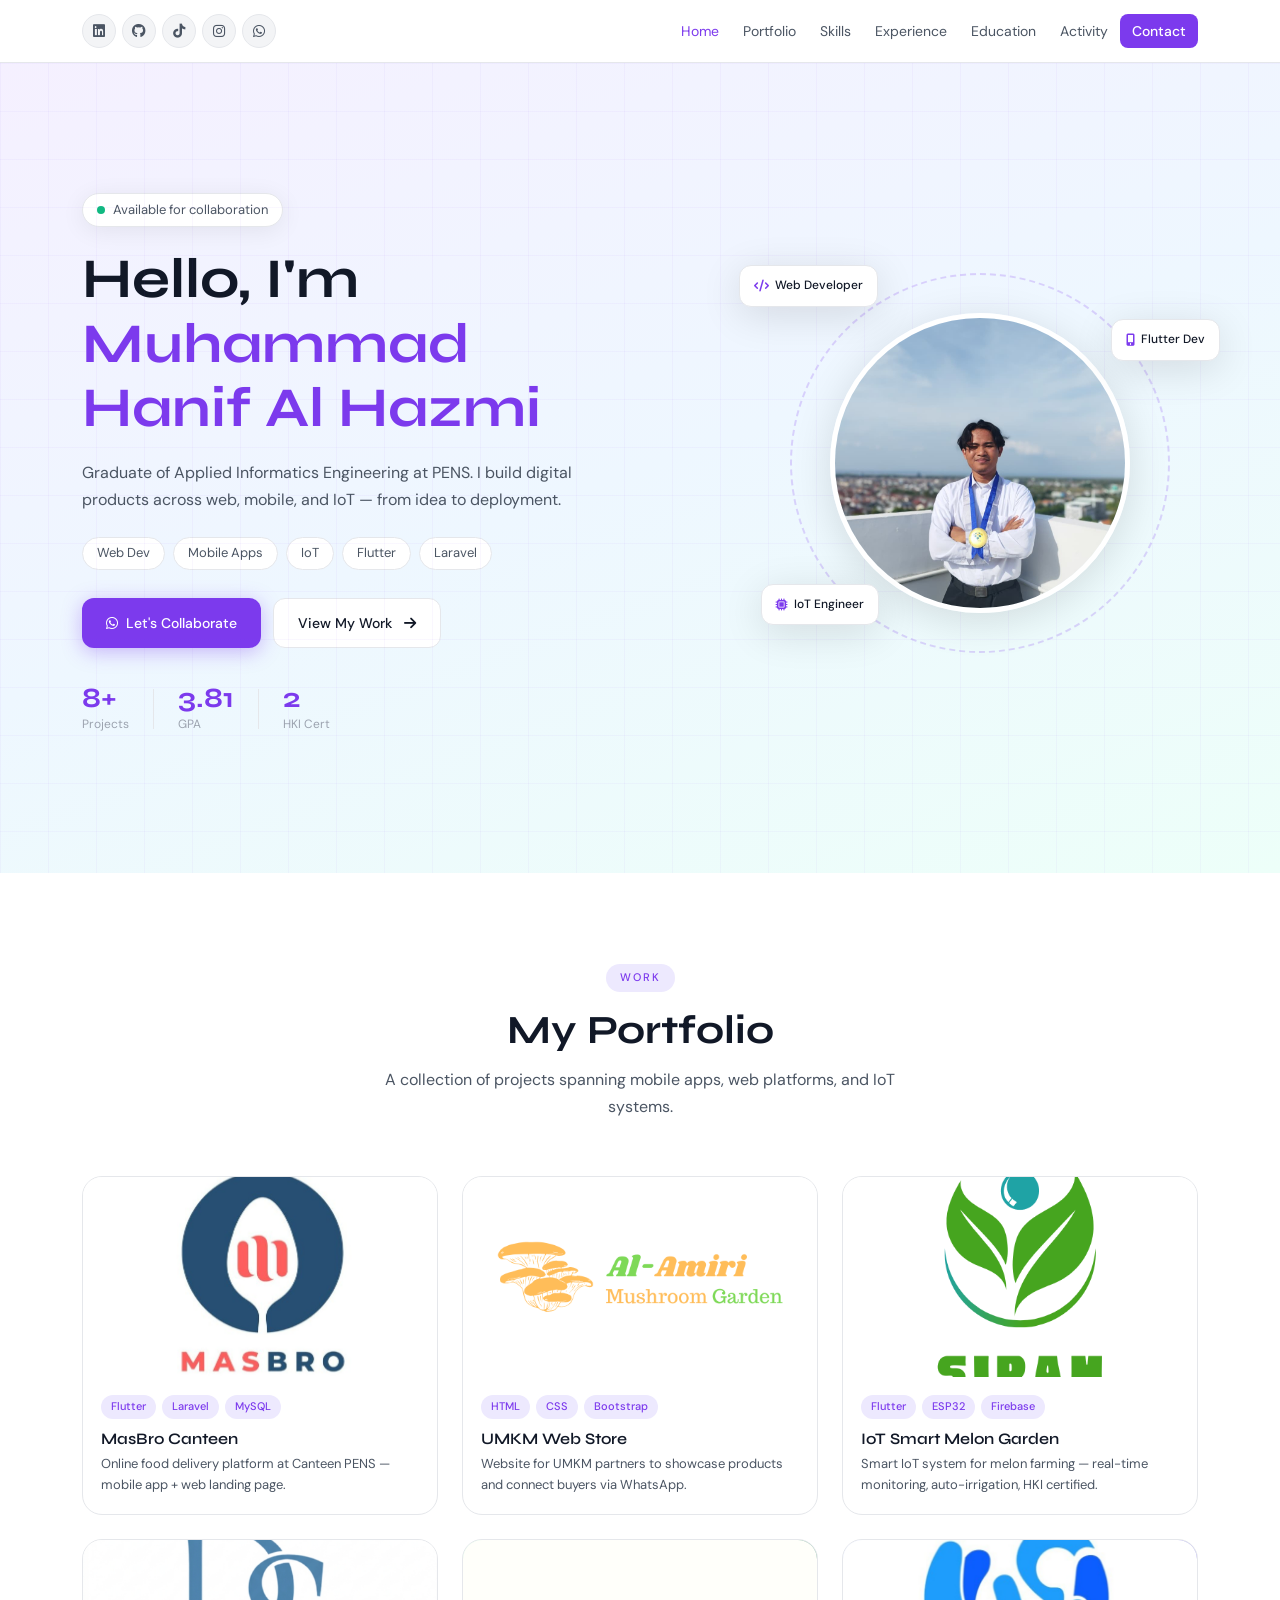
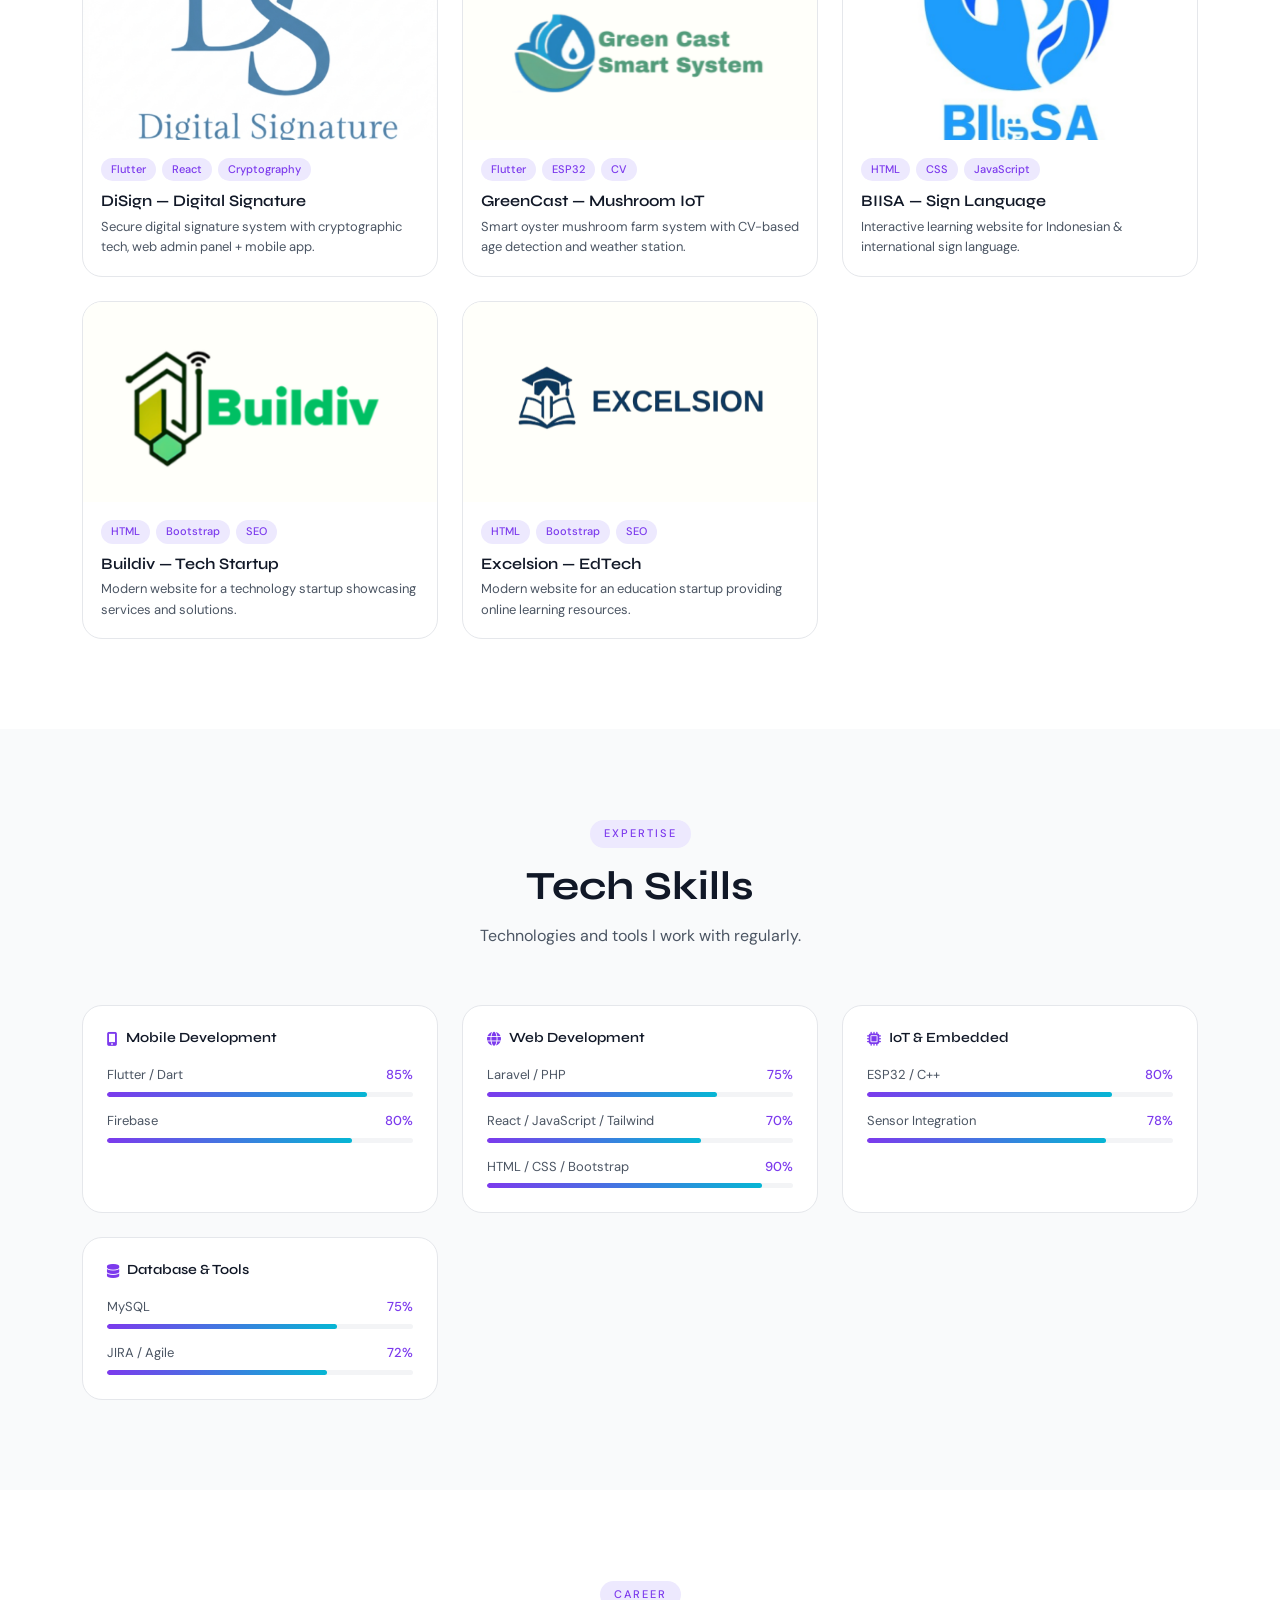
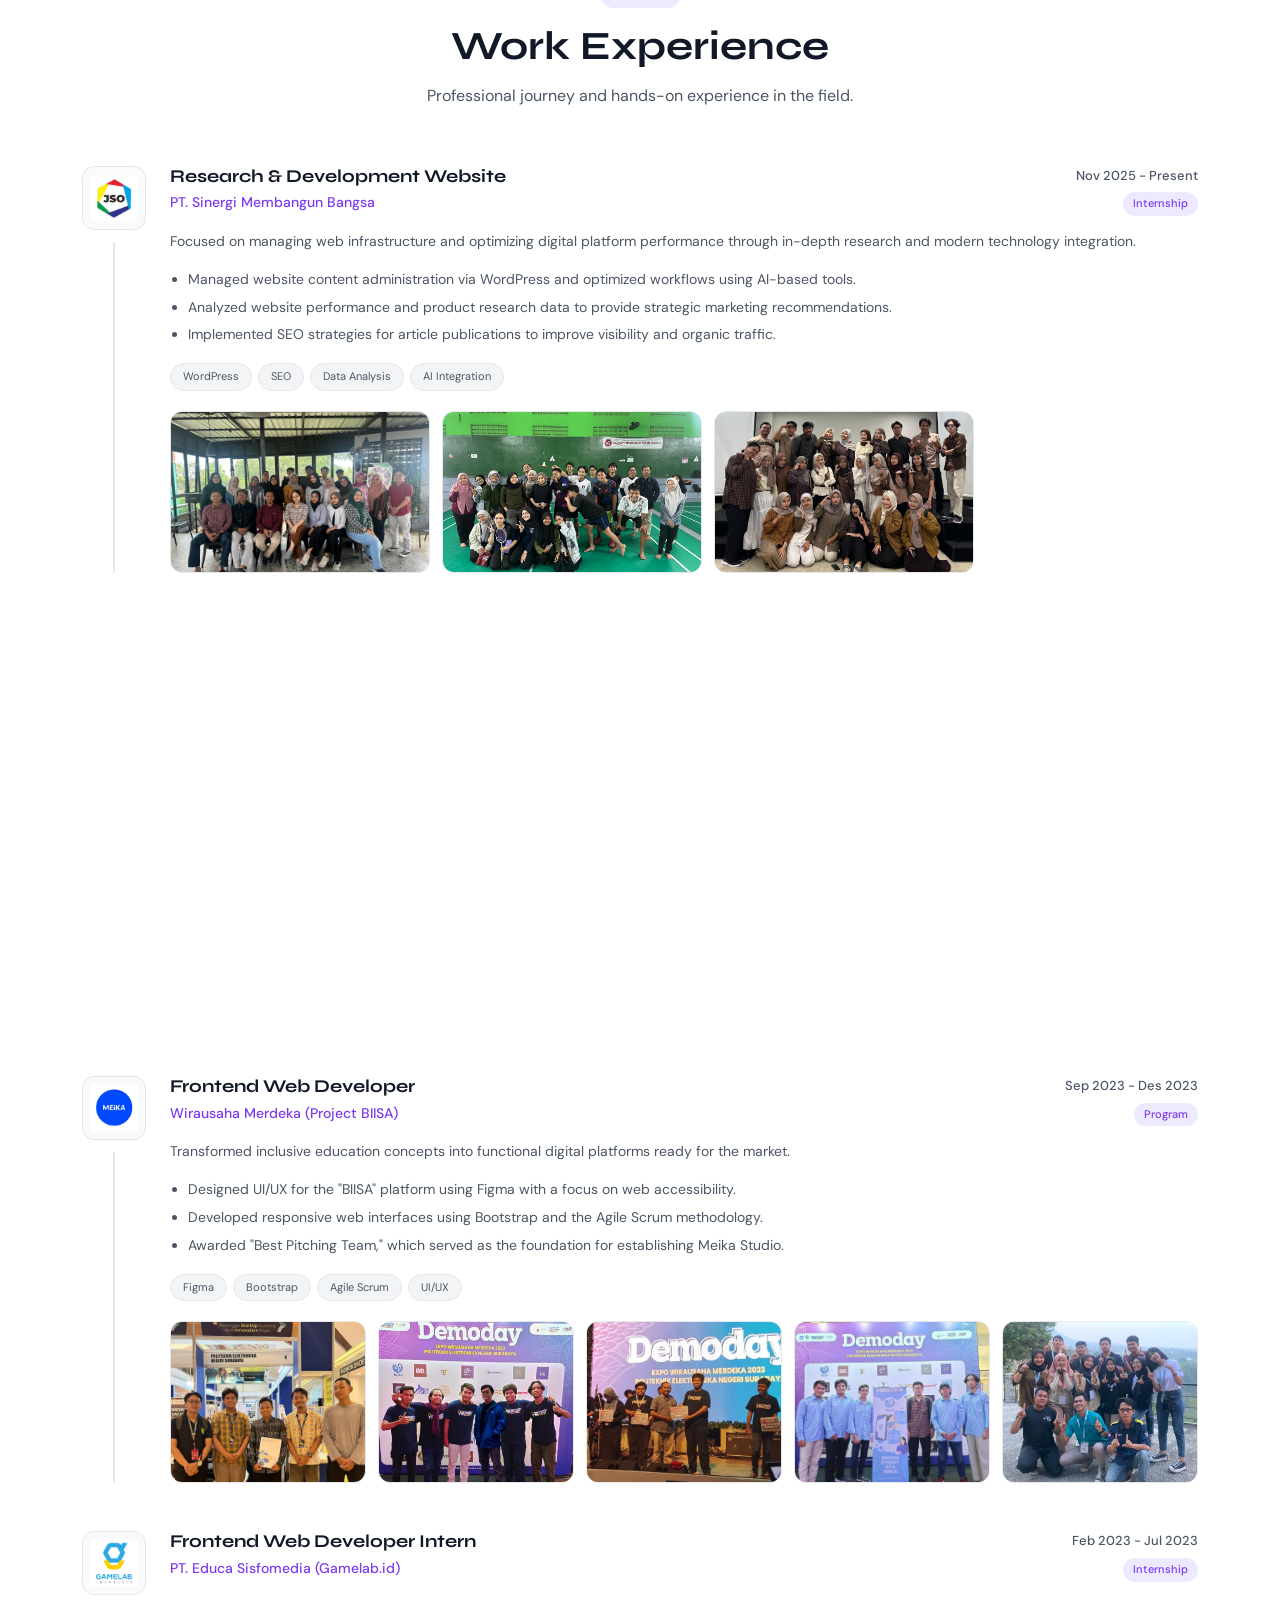
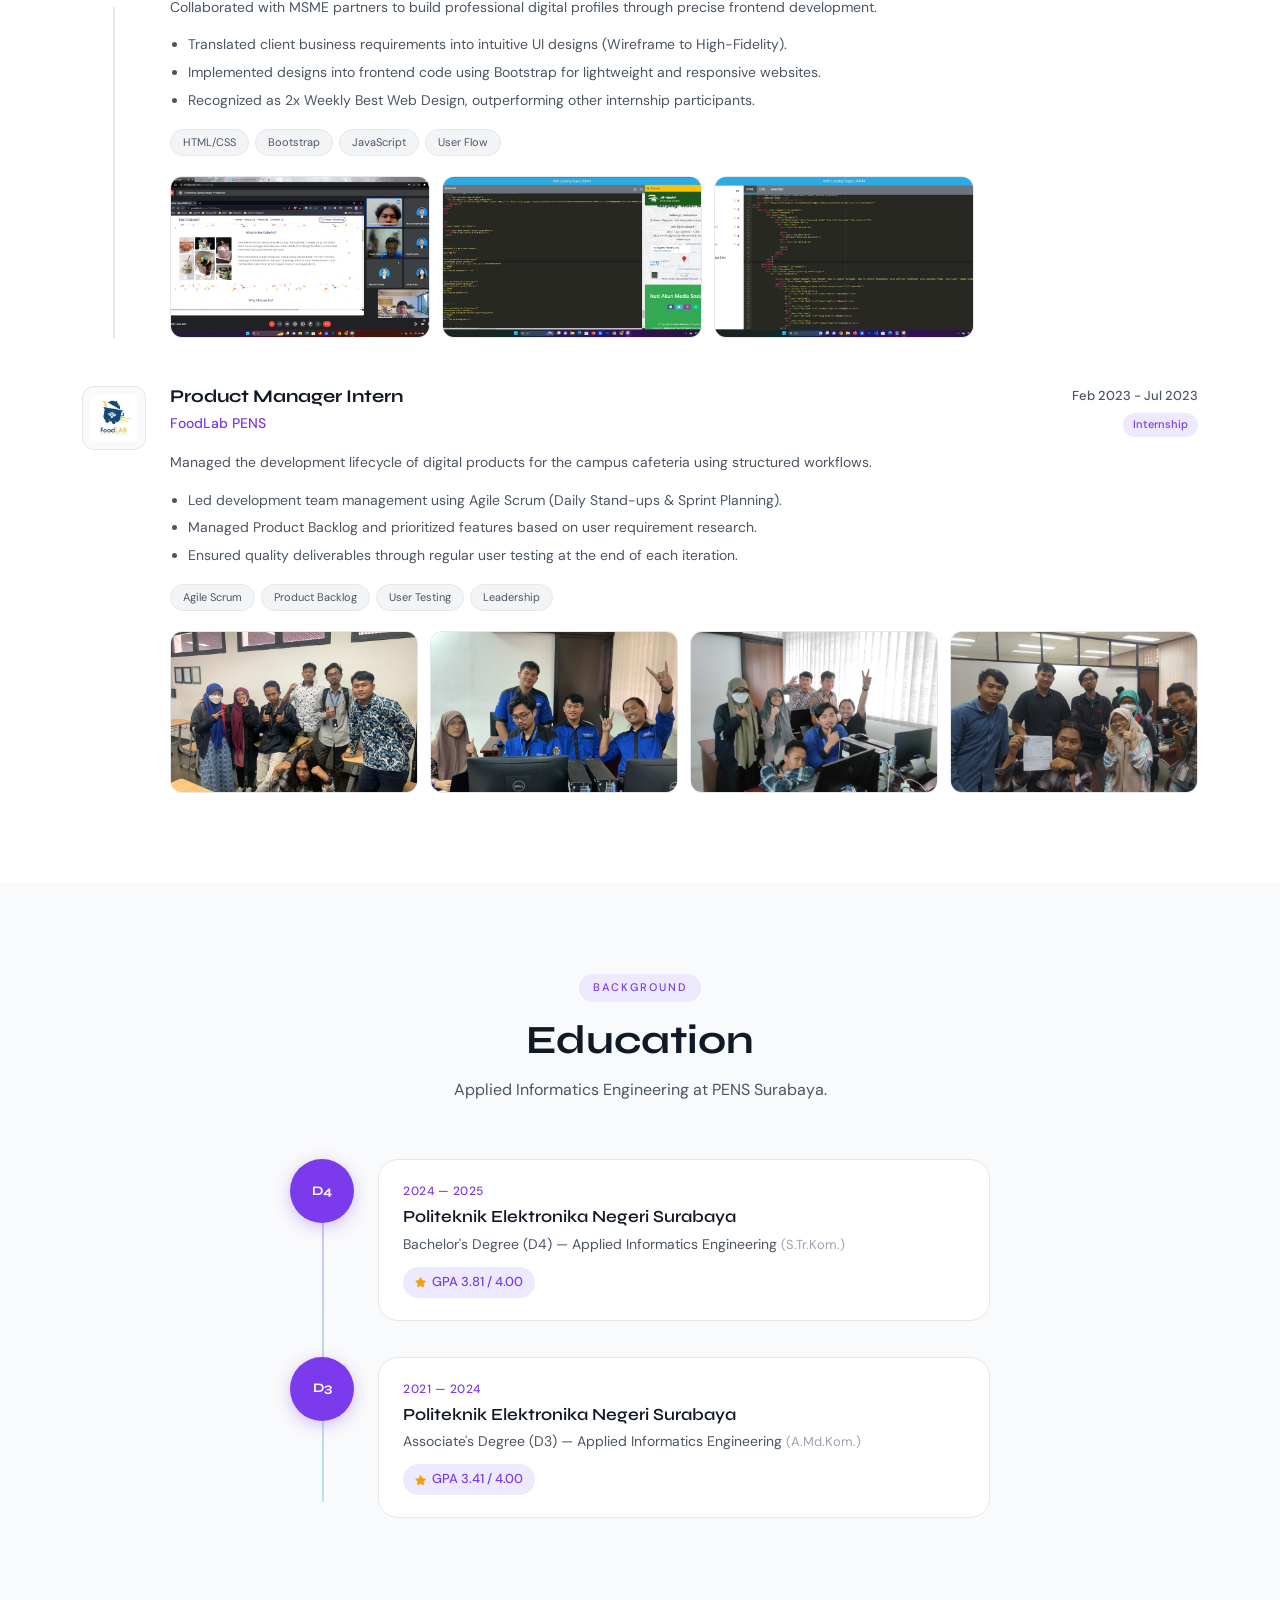
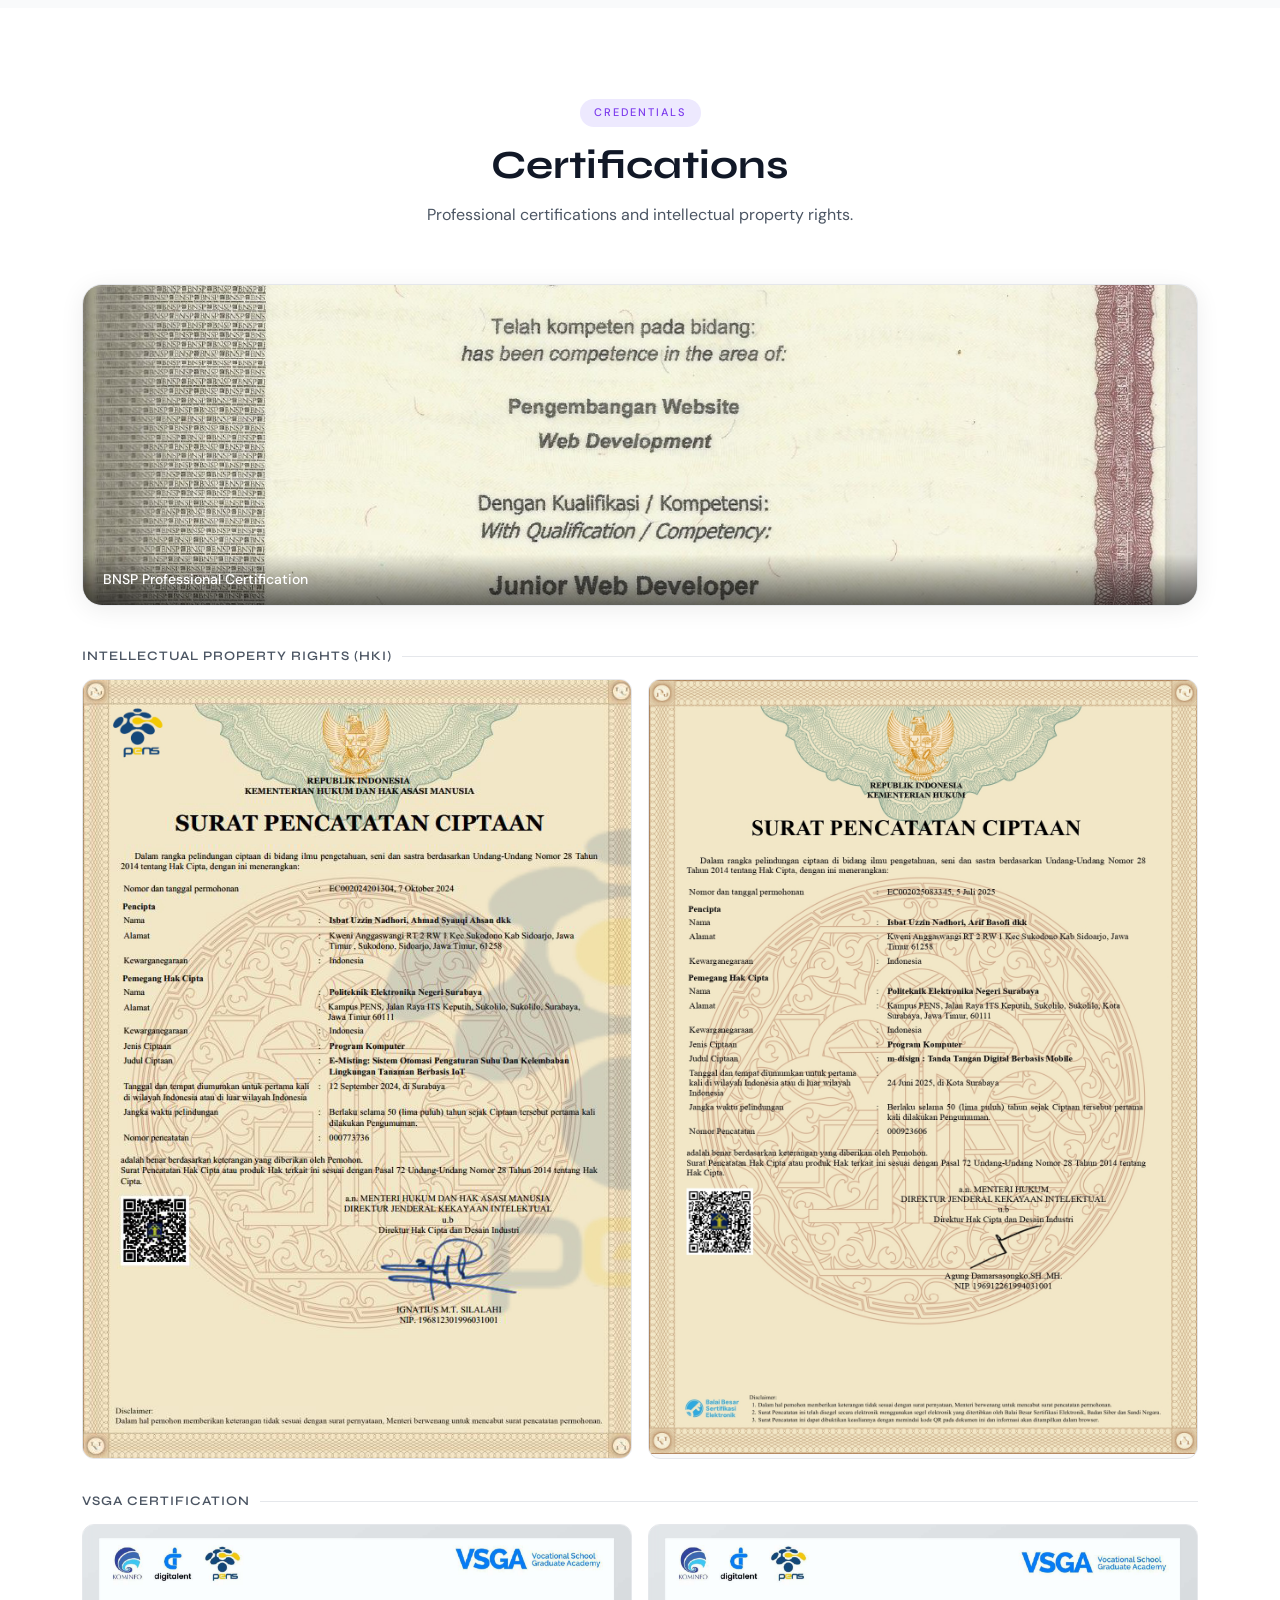
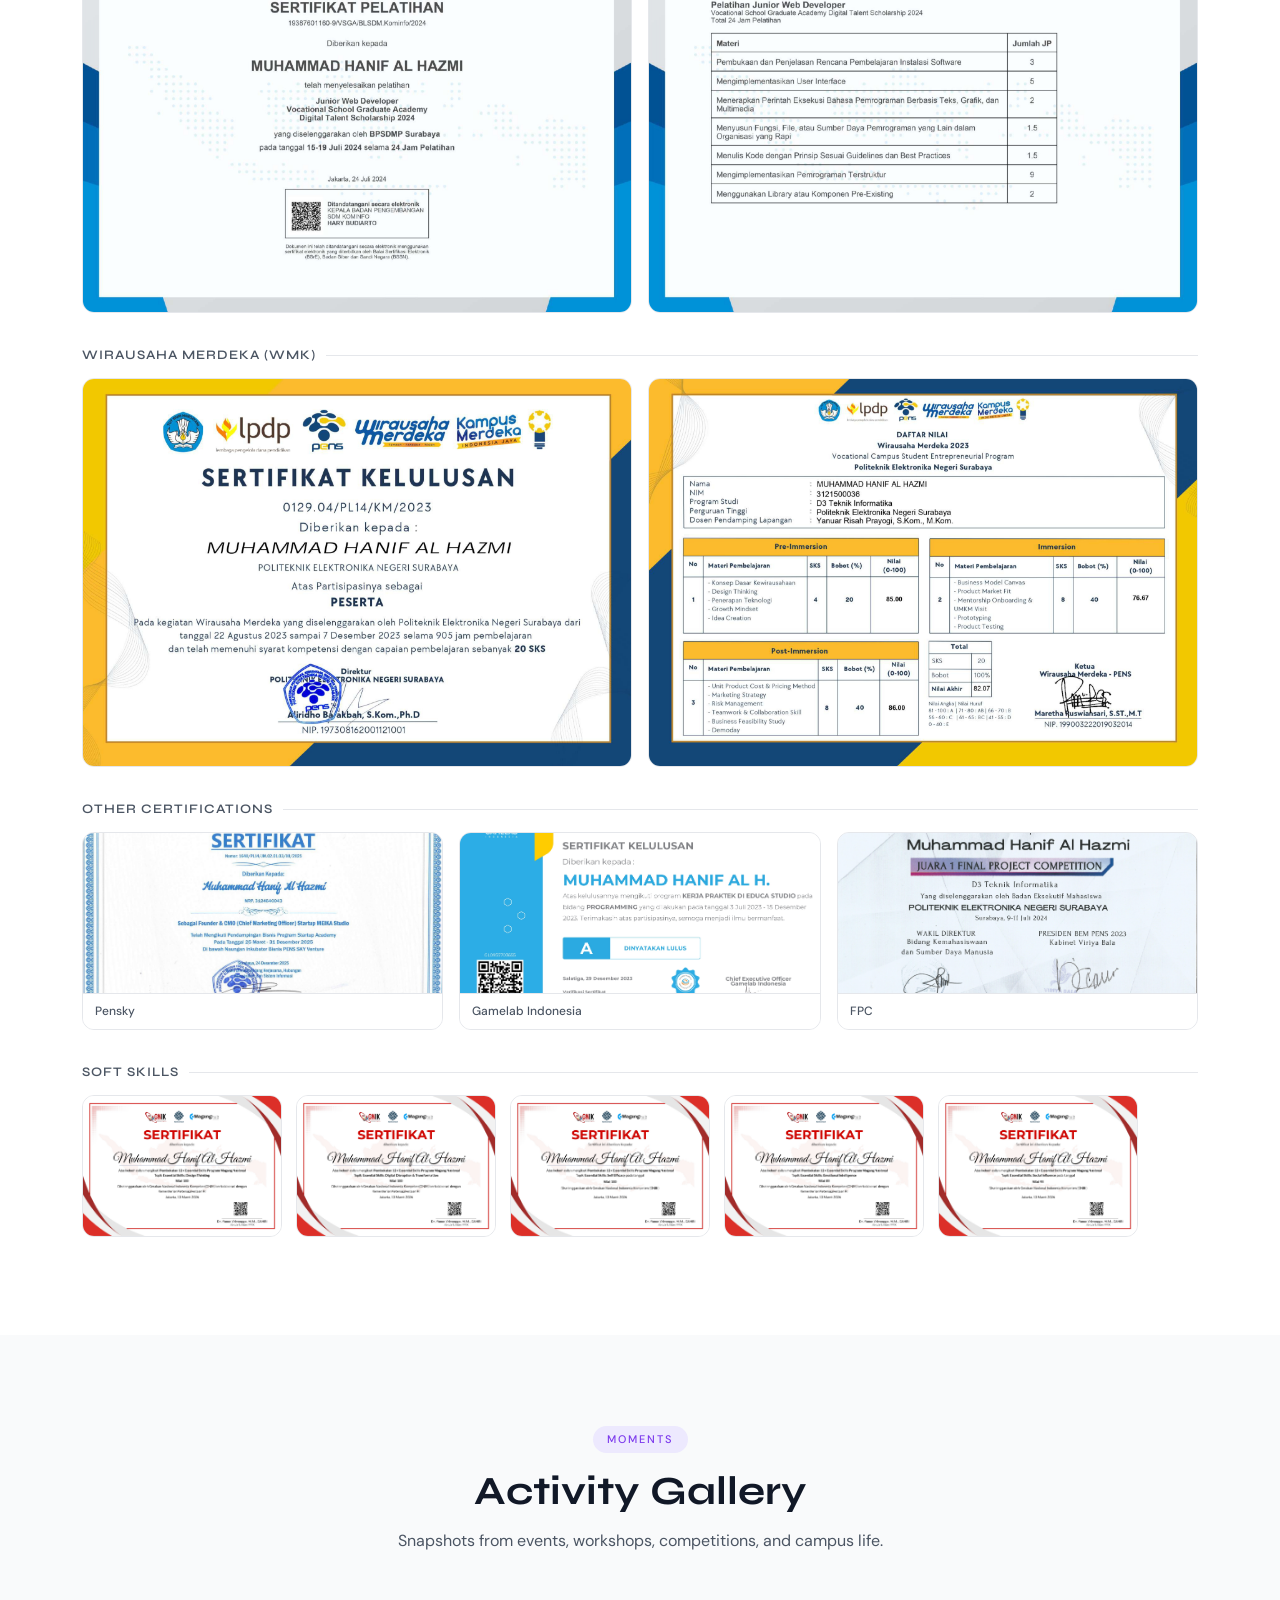
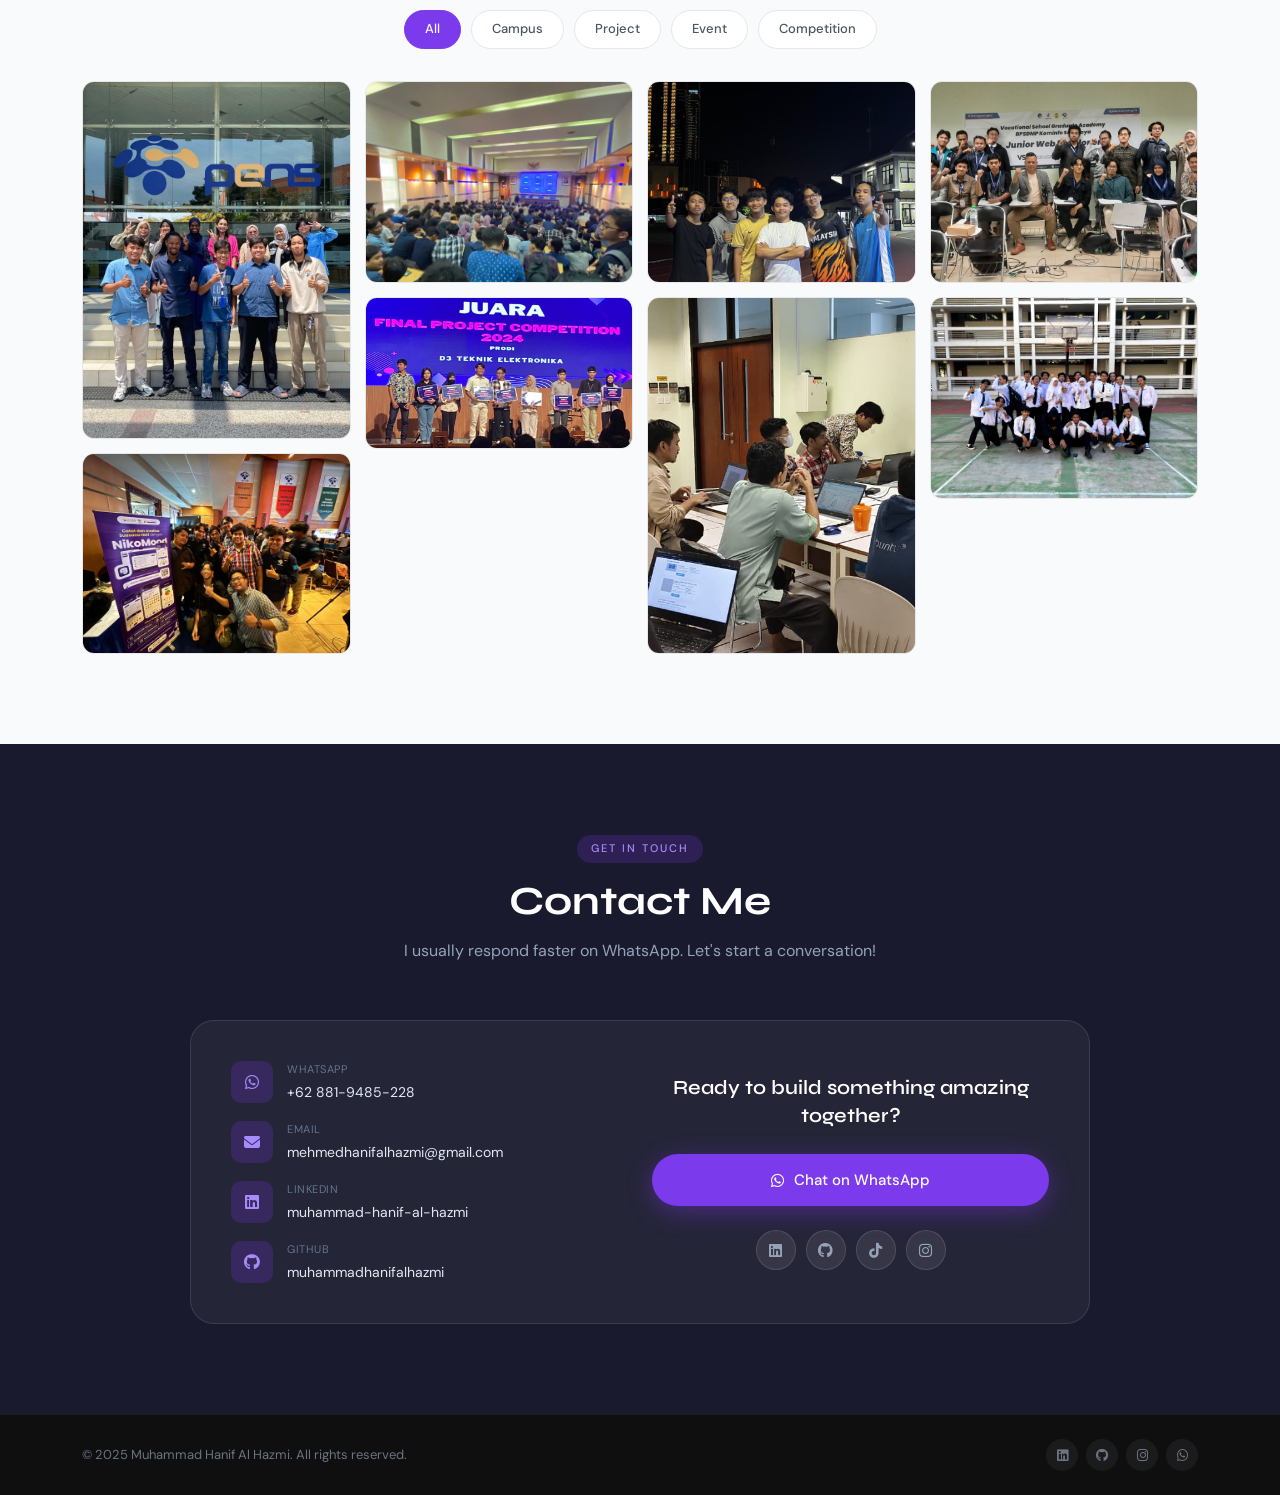
==== index.html @ e885de05 "tambahin activity gallery" ====
<!DOCTYPE html>
<html lang="en">
<head>
    <meta charset="UTF-8">
    <meta name="viewport" content="width=device-width, initial-scale=1.0">
    <title>Muhammad Hanif Al Hazmi</title>
    <link href="https://cdn.jsdelivr.net/npm/bootstrap@5.3.0/dist/css/bootstrap.min.css" rel="stylesheet">
    <link rel="stylesheet" href="https://cdnjs.cloudflare.com/ajax/libs/font-awesome/6.4.0/css/all.min.css">
    <link href="https://fonts.googleapis.com/css2?family=Syne:wght@400;500;600;700;800&family=DM+Sans:ital,opsz,wght@0,9..40,300;0,9..40,400;0,9..40,500;1,9..40,300&display=swap" rel="stylesheet">
    <link rel="stylesheet" href="css/style.css">
</head>
<body>

    <!-- Navbar -->
    <nav class="navbar navbar-expand-lg sticky-top" id="mainNav">
        <div class="container">
            <div class="social-links d-none d-lg-flex">
                <a href="https://www.linkedin.com/in/muhammad-hanif-al-hazmi/" title="LinkedIn"><i class="fab fa-linkedin"></i></a>
                <a href="https://github.com/muhammadhanifalhazmi" title="GitHub"><i class="fab fa-github"></i></a>
                <a href="https://www.tiktok.com/@neeeeep" title="TikTok"><i class="fab fa-tiktok"></i></a>
                <a href="https://www.instagram.com/muhammadhanif_al" title="Instagram"><i class="fab fa-instagram"></i></a>
                <a href="https://wa.me/628819485228" title="WhatsApp"><i class="fab fa-whatsapp"></i></a>
            </div>
            <button class="navbar-toggler" type="button" data-bs-toggle="collapse" data-bs-target="#navbarNav" aria-label="Toggle navigation">
                <span class="toggler-line"></span>
                <span class="toggler-line"></span>
                <span class="toggler-line"></span>
            </button>
            <div class="collapse navbar-collapse" id="navbarNav">
                <ul class="navbar-nav ms-auto align-items-lg-center">
                    <li class="nav-item"><a class="nav-link" href="#home">Home</a></li>
                    <li class="nav-item"><a class="nav-link" href="#portfolio">Portfolio</a></li>
                    <li class="nav-item"><a class="nav-link" href="#skills">Skills</a></li>
                    <li class="nav-item"><a class="nav-link" href="#experience">Experience</a></li>
                    <li class="nav-item"><a class="nav-link" href="#education">Education</a></li>
                    <li class="nav-item"><a class="nav-link" href="#activity">Activity</a></li>
                    <li class="nav-item"><a class="nav-link nav-cta" href="#contact">Contact</a></li>
                </ul>
                <div class="social-links d-flex d-lg-none mt-3">
                    <a href="https://www.linkedin.com/in/muhammad-hanif-al-hazmi/" title="LinkedIn"><i class="fab fa-linkedin"></i></a>
                    <a href="https://github.com/muhammadhanifalhazmi" title="GitHub"><i class="fab fa-github"></i></a>
                    <a href="https://www.instagram.com/muhammadhanif_al" title="Instagram"><i class="fab fa-instagram"></i></a>
                    <a href="https://wa.me/628819485228" title="WhatsApp"><i class="fab fa-whatsapp"></i></a>
                </div>
            </div>
        </div>
    </nav>

    <!-- Hero -->
    <section class="hero" id="home">
        <div class="hero-bg-grid"></div>
        <div class="container">
            <div class="row align-items-center g-5">
                <div class="col-lg-7 order-2 order-lg-1">
                    <div class="hero-content">
                        <div class="hero-badge">
                            <span class="badge-dot"></span>
                            Available for collaboration
                        </div>
                        <h1 class="hero-title">
                            Hello, I'm<br>
                            <span class="hero-name">Muhammad<br>Hanif Al Hazmi</span>
                        </h1>
                        <p class="hero-desc">Graduate of Applied Informatics Engineering at PENS. I build digital products across web, mobile, and IoT — from idea to deployment.</p>
                        <div class="hero-tags">
                            <span class="htag">Web Dev</span>
                            <span class="htag">Mobile Apps</span>
                            <span class="htag">IoT</span>
                            <span class="htag">Flutter</span>
                            <span class="htag">Laravel</span>
                        </div>
                        <div class="hero-actions">
                            <a href="https://wa.me/628819485228?text=Halo%20Hanif,%20saya%20ingin%20berdiskusi." target="_blank" class="btn-hero-main">
                                <i class="fab fa-whatsapp"></i> Let's Collaborate
                            </a>
                            <a href="#portfolio" class="btn-hero-outline">
                                View My Work <i class="fas fa-arrow-right ms-1"></i>
                            </a>
                        </div>
                        <div class="hero-stats">
                            <div class="hstat"><span class="hstat-num">8+</span><span class="hstat-lbl">Projects</span></div>
                            <div class="hstat-div"></div>
                            <div class="hstat"><span class="hstat-num">3.81</span><span class="hstat-lbl">GPA</span></div>
                            <div class="hstat-div"></div>
                            <div class="hstat"><span class="hstat-num">2</span><span class="hstat-lbl">HKI Cert</span></div>
                        </div>
                    </div>
                </div>
                <div class="col-lg-5 order-1 order-lg-2">
                    <div class="hero-photo-wrap">
                        <div class="hero-photo-ring"></div>
                        <img src="images/profil.jpg" alt="Muhammad Hanif Al Hazmi" class="hero-photo">
                        <div class="hero-photo-card card-webdev">
                            <i class="fas fa-code"></i> Web Developer
                        </div>
                        <div class="hero-photo-card card-flutter">
                            <i class="fas fa-mobile-alt"></i> Flutter Dev
                        </div>
                        <div class="hero-photo-card card-iot">
                            <i class="fas fa-microchip"></i> IoT Engineer
                        </div>
                    </div>
                </div>
            </div>
        </div>
    </section>

    <!-- Portfolio -->
    <section class="portfolio section-pad" id="portfolio">
        <div class="container">
            <div class="section-header">
                <span class="section-label">Work</span>
                <h2 class="section-title">My Portfolio</h2>
                <p class="section-sub">A collection of projects spanning mobile apps, web platforms, and IoT systems.</p>
            </div>
            <div class="portfolio-grid">
                <div class="pcard" onclick="openModal('portfolio1')">
                    <div class="pcard-thumb" style="background:linear-gradient(135deg,#FDE68A,#F59E0B)">
                        <img src="images/masbro.jpg" alt="MasBro Canteen" onerror="this.style.display='none'">
                        <div class="pcard-overlay"><span>View Details <i class="fas fa-arrow-right"></i></span></div>
                    </div>
                    <div class="pcard-body">
                        <div class="pcard-tags"><span class="ptag">Flutter</span><span class="ptag">Laravel</span><span class="ptag">MySQL</span></div>
                        <h3 class="pcard-title">MasBro Canteen</h3>
                        <p class="pcard-desc">Online food delivery platform at Canteen PENS — mobile app + web landing page.</p>
                    </div>
                </div>
                <div class="pcard" onclick="openModal('portfolio2')">
                    <div class="pcard-thumb" style="background:linear-gradient(135deg,#A7F3D0,#059669)">
                        <img src="images/umkm.png" alt="UMKM Web Store" onerror="this.style.display='none'">
                        <div class="pcard-overlay"><span>View Details <i class="fas fa-arrow-right"></i></span></div>
                    </div>
                    <div class="pcard-body">
                        <div class="pcard-tags"><span class="ptag">HTML</span><span class="ptag">CSS</span><span class="ptag">Bootstrap</span></div>
                        <h3 class="pcard-title">UMKM Web Store</h3>
                        <p class="pcard-desc">Website for UMKM partners to showcase products and connect buyers via WhatsApp.</p>
                    </div>
                </div>
                <div class="pcard" onclick="openModal('portfolio3')">
                    <div class="pcard-thumb" style="background:linear-gradient(135deg,#BAE6FD,#0284C7)">
                        <img src="images/siram.png" alt="IoT Melon Garden" onerror="this.style.display='none'">
                        <div class="pcard-overlay"><span>View Details <i class="fas fa-arrow-right"></i></span></div>
                    </div>
                    <div class="pcard-body">
                        <div class="pcard-tags"><span class="ptag">Flutter</span><span class="ptag">ESP32</span><span class="ptag">Firebase</span></div>
                        <h3 class="pcard-title">IoT Smart Melon Garden</h3>
                        <p class="pcard-desc">Smart IoT system for melon farming — real-time monitoring, auto-irrigation, HKI certified.</p>
                    </div>
                </div>
                <div class="pcard" onclick="openModal('portfolio4')">
                    <div class="pcard-thumb" style="background:linear-gradient(135deg,#FECACA,#DC2626)">
                        <img src="images/disign.png" alt="DiSign" onerror="this.style.display='none'">
                        <div class="pcard-overlay"><span>View Details <i class="fas fa-arrow-right"></i></span></div>
                    </div>
                    <div class="pcard-body">
                        <div class="pcard-tags"><span class="ptag">Flutter</span><span class="ptag">React</span><span class="ptag">Cryptography</span></div>
                        <h3 class="pcard-title">DiSign — Digital Signature</h3>
                        <p class="pcard-desc">Secure digital signature system with cryptographic tech, web admin panel + mobile app.</p>
                    </div>
                </div>
                <div class="pcard" onclick="openModal('portfolio5')">
                    <div class="pcard-thumb" style="background:linear-gradient(135deg,#D1FAE5,#065F46)">
                        <img src="images/greencast.png" alt="GreenCast IoT" onerror="this.style.display='none'">
                        <div class="pcard-overlay"><span>View Details <i class="fas fa-arrow-right"></i></span></div>
                    </div>
                    <div class="pcard-body">
                        <div class="pcard-tags"><span class="ptag">Flutter</span><span class="ptag">ESP32</span><span class="ptag">CV</span></div>
                        <h3 class="pcard-title">GreenCast — Mushroom IoT</h3>
                        <p class="pcard-desc">Smart oyster mushroom farm system with CV-based age detection and weather station.</p>
                    </div>
                </div>
                <div class="pcard" onclick="openModal('portfolio6')">
                    <div class="pcard-thumb" style="background:linear-gradient(135deg,#E0E7FF,#4338CA)">
                        <img src="images/biisa.jpg" alt="BIISA" onerror="this.style.display='none'">
                        <div class="pcard-overlay"><span>View Details <i class="fas fa-arrow-right"></i></span></div>
                    </div>
                    <div class="pcard-body">
                        <div class="pcard-tags"><span class="ptag">HTML</span><span class="ptag">CSS</span><span class="ptag">JavaScript</span></div>
                        <h3 class="pcard-title">BIISA — Sign Language</h3>
                        <p class="pcard-desc">Interactive learning website for Indonesian & international sign language.</p>
                    </div>
                </div>
                <div class="pcard" onclick="openModal('portfolio7')">
                    <div class="pcard-thumb" style="background:linear-gradient(135deg,#FEF3C7,#B45309)">
                        <img src="images/buildiv.png" alt="Buildiv" onerror="this.style.display='none'">
                        <div class="pcard-overlay"><span>View Details <i class="fas fa-arrow-right"></i></span></div>
                    </div>
                    <div class="pcard-body">
                        <div class="pcard-tags"><span class="ptag">HTML</span><span class="ptag">Bootstrap</span><span class="ptag">SEO</span></div>
                        <h3 class="pcard-title">Buildiv — Tech Startup</h3>
                        <p class="pcard-desc">Modern website for a technology startup showcasing services and solutions.</p>
                    </div>
                </div>
                <div class="pcard" onclick="openModal('portfolio8')">
                    <div class="pcard-thumb" style="background:linear-gradient(135deg,#FCE7F3,#9D174D)">
                        <img src="images/excelsion.png" alt="Excelsion" onerror="this.style.display='none'">
                        <div class="pcard-overlay"><span>View Details <i class="fas fa-arrow-right"></i></span></div>
                    </div>
                    <div class="pcard-body">
                        <div class="pcard-tags"><span class="ptag">HTML</span><span class="ptag">Bootstrap</span><span class="ptag">SEO</span></div>
                        <h3 class="pcard-title">Excelsion — EdTech</h3>
                        <p class="pcard-desc">Modern website for an education startup providing online learning resources.</p>
                    </div>
                </div>
            </div>
        </div>
    </section>

    <!-- Skills -->
    <section class="skills-section section-pad" id="skills">
        <div class="container">
            <div class="section-header">
                <span class="section-label">Expertise</span>
                <h2 class="section-title">Tech Skills</h2>
                <p class="section-sub">Technologies and tools I work with regularly.</p>
            </div>
            <div class="skills-wrap">
                <div class="skill-group">
                    <h4 class="skill-group-title"><i class="fas fa-mobile-alt"></i> Mobile Development</h4>
                    <div class="skill-list">
                        <div class="skill-item"><div class="skill-meta"><span>Flutter / Dart</span><span>85%</span></div><div class="skill-bar"><div class="skill-fill" data-w="85"></div></div></div>
                        <div class="skill-item"><div class="skill-meta"><span>Firebase</span><span>80%</span></div><div class="skill-bar"><div class="skill-fill" data-w="80"></div></div></div>
                    </div>
                </div>
                <div class="skill-group">
                    <h4 class="skill-group-title"><i class="fas fa-globe"></i> Web Development</h4>
                    <div class="skill-list">
                        <div class="skill-item"><div class="skill-meta"><span>Laravel / PHP</span><span>75%</span></div><div class="skill-bar"><div class="skill-fill" data-w="75"></div></div></div>
                        <div class="skill-item"><div class="skill-meta"><span>React / JavaScript / Tailwind</span><span>70%</span></div><div class="skill-bar"><div class="skill-fill" data-w="70"></div></div></div>
                        <div class="skill-item"><div class="skill-meta"><span>HTML / CSS / Bootstrap</span><span>90%</span></div><div class="skill-bar"><div class="skill-fill" data-w="90"></div></div></div>
                    </div>
                </div>
                <div class="skill-group">
                    <h4 class="skill-group-title"><i class="fas fa-microchip"></i> IoT & Embedded</h4>
                    <div class="skill-list">
                        <div class="skill-item"><div class="skill-meta"><span>ESP32 / C++</span><span>80%</span></div><div class="skill-bar"><div class="skill-fill" data-w="80"></div></div></div>
                        <div class="skill-item"><div class="skill-meta"><span>Sensor Integration</span><span>78%</span></div><div class="skill-bar"><div class="skill-fill" data-w="78"></div></div></div>
                    </div>
                </div>
                <div class="skill-group">
                    <h4 class="skill-group-title"><i class="fas fa-database"></i> Database & Tools</h4>
                    <div class="skill-list">
                        <div class="skill-item"><div class="skill-meta"><span>MySQL</span><span>75%</span></div><div class="skill-bar"><div class="skill-fill" data-w="75"></div></div></div>
                        <div class="skill-item"><div class="skill-meta"><span>JIRA / Agile</span><span>72%</span></div><div class="skill-bar"><div class="skill-fill" data-w="72"></div></div></div>
                    </div>
                </div>
            </div>
        </div>
    </section>

    <!-- =============================================
         EXPERIENCE SECTION
         ============================================= -->
  <section class="experience section-pad" id="experience">
    <div class="container">
        <div class="section-header">
            <span class="section-label">Career</span>
            <h2 class="section-title">Work Experience</h2>
            <p class="section-sub">Professional journey and hands-on experience in the field.</p>
        </div>
        <div class="exp-list">

            <div class="exp-item reveal">
                <div class="exp-left">
                    <div class="exp-logo-wrap">
                        <img src="images/jsologo.jpg" alt="PT Sinergi Membangun Bangsa" class="exp-logo" onerror="this.style.display='none'">
                        <div class="exp-logo-fallback">SMB</div>
                    </div>
                    <div class="exp-vline"></div>
                </div>
                <div class="exp-right">
                    <div class="exp-header">
                        <div>
                            <h3 class="exp-role">Research & Development Website</h3>
                            <p class="exp-company">PT. Sinergi Membangun Bangsa</p>
                        </div>
                        <div class="exp-period-wrap">
                            <span class="exp-period">Nov 2025 - Present</span>
                            <span class="exp-type">Internship</span>
                        </div>
                    </div>
                    <p class="exp-desc">
                        Focused on managing web infrastructure and optimizing digital platform performance through in-depth research and modern technology integration.
                    </p>
                    <ul class="exp-points">
                        <li>Managed website content administration via WordPress and optimized workflows using AI-based tools.</li>
                        <li>Analyzed website performance and product research data to provide strategic marketing recommendations.</li>
                        <li>Implemented SEO strategies for article publications to improve visibility and organic traffic.</li>
                    </ul>
                    <div class="exp-tags">
                        <span class="etag">WordPress</span>
                        <span class="etag">SEO</span>
                        <span class="etag">Data Analysis</span>
                        <span class="etag">AI Integration</span>
                    </div>
                    <div class="exp-photos">
                        <div class="exp-photo-item">
                            <img src="images/jso1.jpeg" alt="SMB Work Activity" onerror="this.parentElement.style.display='none'">
                        </div>
                        <div class="exp-photo-item">
                            <img src="images/jso2.jpeg" alt="SMB Work Activity" onerror="this.parentElement.style.display='none'">
                        </div>
                        <div class="exp-photo-item">
                            <img src="images/jso3.jpeg" alt="SMB Work Activity" onerror="this.parentElement.style.display='none'">
                        </div>
                    </div>
                </div>
            </div>

            <div class="exp-item reveal">
                <div class="exp-left">
                    <div class="exp-logo-wrap">
                        <img src="images/penslogo.png" alt="Lab Big Data PENS" class="exp-logo" onerror="this.style.display='none'">
                        <div class="exp-logo-fallback">PENS</div>
                    </div>
                    <div class="exp-vline"></div>
                </div>
                <div class="exp-right">
                    <div class="exp-header">
                        <div>
                            <h3 class="exp-role">Research Assistant</h3>
                            <p class="exp-company">Lab Big Data PENS</p>
                        </div>
                        <div class="exp-period-wrap">
                            <span class="exp-period">Jul 2023 - Jul 2025</span>
                            <span class="exp-type">Research</span>
                        </div>
                    </div>
                    <p class="exp-desc">
                        Led technical execution for IoT and Digital Security research projects, resulting in scientific publications and official copyrights.
                    </p>
                    <ul class="exp-points">
                        <li>Built end-to-end IoT systems (Smart Agriculture) from hardware integration to mobile interfaces.</li>
                        <li>Developed web admin dashboards and Digital Signature systems using cryptographic methods.</li>
                        <li>Secured 2 official Copyrights (HKI) from the Ministry of Law and Human Rights for innovative system designs.</li>
                    </ul>
                    <div class="exp-tags">
                        <span class="etag">IoT</span>
                        <span class="etag">Cryptography</span>
                        <span class="etag">Web Dashboard</span>
                        <span class="etag">Firebase</span>
                    </div>
                    <div class="exp-photos">
                        <div class="exp-photos">
                            <div class="exp-photo-item">
                                <img src="images/bigdata1.jpeg" alt="SMB Work Activity" onerror="this.parentElement.style.display='none'">
                            </div>
                            <div class="exp-photo-item">
                                <img src="images/bigdata2.jpeg" alt="SMB Work Activity" onerror="this.parentElement.style.display='none'">
                            </div>
                            <div class="exp-photo-item">
                                <img src="images/bigdata3.jpeg" alt="SMB Work Activity" onerror="this.parentElement.style.display='none'">
                            </div>
                        </div>
                    </div>
                </div>
            </div>

            <div class="exp-item reveal">
                <div class="exp-left">
                    <div class="exp-logo-wrap">
                        <img src="images/meikalogo.jpg" alt="Wirausaha Merdeka" class="exp-logo" onerror="this.style.display='none'">
                        <div class="exp-logo-fallback">WM</div>
                    </div>
                    <div class="exp-vline"></div>
                </div>
                <div class="exp-right">
                    <div class="exp-header">
                        <div>
                            <h3 class="exp-role">Frontend Web Developer</h3>
                            <p class="exp-company">Wirausaha Merdeka (Project BIISA)</p>
                        </div>
                        <div class="exp-period-wrap">
                            <span class="exp-period">Sep 2023 - Des 2023</span>
                            <span class="exp-type">Program</span>
                        </div>
                    </div>
                    <p class="exp-desc">
                        Transformed inclusive education concepts into functional digital platforms ready for the market.
                    </p>
                    <ul class="exp-points">
                        <li>Designed UI/UX for the "BIISA" platform using Figma with a focus on web accessibility.</li>
                        <li>Developed responsive web interfaces using Bootstrap and the Agile Scrum methodology.</li>
                        <li>Awarded "Best Pitching Team," which served as the foundation for establishing Meika Studio.</li>
                    </ul>
                    <div class="exp-tags">
                        <span class="etag">Figma</span>
                        <span class="etag">Bootstrap</span>
                        <span class="etag">Agile Scrum</span>
                        <span class="etag">UI/UX</span>
                    </div>
                    <div class="exp-photos">
                         <div class="exp-photos">
                            <div class="exp-photo-item">
                                <img src="images/meika1.jpeg" alt="SMB Work Activity" onerror="this.parentElement.style.display='none'">
                            </div>
                            <div class="exp-photo-item">
                                <img src="images/meika2.jpeg" alt="SMB Work Activity" onerror="this.parentElement.style.display='none'">
                            </div>
                            <div class="exp-photo-item">
                                <img src="images/meika3.jpeg" alt="SMB Work Activity" onerror="this.parentElement.style.display='none'">
                            </div>
                            <div class="exp-photo-item">
                                <img src="images/meika4.jpeg" alt="SMB Work Activity" onerror="this.parentElement.style.display='none'">
                            </div>
                            <div class="exp-photo-item">
                                <img src="images/meika5.jpeg" alt="SMB Work Activity" onerror="this.parentElement.style.display='none'">
                            </div>
                        </div>
                    </div>
                </div>
            </div>

            <div class="exp-item reveal">
                <div class="exp-left">
                    <div class="exp-logo-wrap">
                        <img src="images/gamelablogo.png" alt="Gamelab Indonesia" class="exp-logo" onerror="this.style.display='none'">
                        <div class="exp-logo-fallback">GL</div>
                    </div>
                    <div class="exp-vline"></div>
                </div>
                <div class="exp-right">
                    <div class="exp-header">
                        <div>
                            <h3 class="exp-role">Frontend Web Developer Intern</h3>
                            <p class="exp-company">PT. Educa Sisfomedia (Gamelab.id)</p>
                        </div>
                        <div class="exp-period-wrap">
                            <span class="exp-period">Feb 2023 - Jul 2023</span>
                            <span class="exp-type">Internship</span>
                        </div>
                    </div>
                    <p class="exp-desc">
                        Collaborated with MSME partners to build professional digital profiles through precise frontend development.
                    </p>
                    <ul class="exp-points">
                        <li>Translated client business requirements into intuitive UI designs (Wireframe to High-Fidelity).</li>
                        <li>Implemented designs into frontend code using Bootstrap for lightweight and responsive websites.</li>
                        <li>Recognized as 2x Weekly Best Web Design, outperforming other internship participants.</li>
                    </ul>
                    <div class="exp-tags">
                        <span class="etag">HTML/CSS</span>
                        <span class="etag">Bootstrap</span>
                        <span class="etag">JavaScript</span>
                        <span class="etag">User Flow</span>
                    </div>
                    <div class="exp-photos">
                        <div class="exp-photos">
                            <div class="exp-photo-item">
                                <img src="images/gamelab1.jpg" alt="SMB Work Activity" onerror="this.parentElement.style.display='none'">
                            </div>
                            <div class="exp-photo-item">
                                <img src="images/gamelab2.jpg" alt="SMB Work Activity" onerror="this.parentElement.style.display='none'">
                            </div>
                            <div class="exp-photo-item">
                                <img src="images/gamelab3.jpg" alt="SMB Work Activity" onerror="this.parentElement.style.display='none'">
                            </div>
                        </div>
                    </div>
                </div>
            </div>

            <div class="exp-item reveal">
                <div class="exp-left">
                    <div class="exp-logo-wrap">
                        <img src="images/foodlablogo.jpg" alt="FoodLab PENS" class="exp-logo" onerror="this.style.display='none'">
                        <div class="exp-logo-fallback">FL</div>
                    </div>
                    <div class="exp-vline"></div>
                </div>
                <div class="exp-right">
                    <div class="exp-header">
                        <div>
                            <h3 class="exp-role">Product Manager Intern</h3>
                            <p class="exp-company">FoodLab PENS</p>
                        </div>
                        <div class="exp-period-wrap">
                            <span class="exp-period">Feb 2023 - Jul 2023</span>
                            <span class="exp-type">Internship</span>
                        </div>
                    </div>
                    <p class="exp-desc">
                        Managed the development lifecycle of digital products for the campus cafeteria using structured workflows.
                    </p>
                    <ul class="exp-points">
                        <li>Led development team management using Agile Scrum (Daily Stand-ups & Sprint Planning).</li>
                        <li>Managed Product Backlog and prioritized features based on user requirement research.</li>
                        <li>Ensured quality deliverables through regular user testing at the end of each iteration.</li>
                    </ul>
                    <div class="exp-tags">
                        <span class="etag">Agile Scrum</span>
                        <span class="etag">Product Backlog</span>
                        <span class="etag">User Testing</span>
                        <span class="etag">Leadership</span>
                    </div>
                    <div class="exp-photos">
                        <div class="exp-photos">
                            <div class="exp-photo-item">
                                <img src="images/foodlab1.jpeg" alt="SMB Work Activity" onerror="this.parentElement.style.display='none'">
                            </div>
                            <div class="exp-photo-item">
                                <img src="images/foodlab2.jpeg" alt="SMB Work Activity" onerror="this.parentElement.style.display='none'">
                            </div>
                            <div class="exp-photo-item">
                                <img src="images/foodlab3.jpeg" alt="SMB Work Activity" onerror="this.parentElement.style.display='none'">
                            </div>
                            <div class="exp-photo-item">
                                <img src="images/foodlab4.jpeg" alt="SMB Work Activity" onerror="this.parentElement.style.display='none'">
                            </div>
                        </div>
                    </div>
                </div>
            </div>

        </div>
    </div>
</section>

    <!-- Education -->
    <section class="education section-pad" id="education">
        <div class="container">
            <div class="section-header">
                <span class="section-label">Background</span>
                <h2 class="section-title">Education</h2>
                <p class="section-sub">Applied Informatics Engineering at PENS Surabaya.</p>
            </div>
            <div class="edu-timeline">
                <div class="edu-item reveal">
                    <div class="edu-icon">D4</div>
                    <div class="edu-card">
                        <div class="edu-period">2024 — 2025</div>
                        <h3 class="edu-school">Politeknik Elektronika Negeri Surabaya</h3>
                        <p class="edu-degree">Bachelor's Degree (D4) — Applied Informatics Engineering <span class="edu-abbr">(S.Tr.Kom.)</span></p>
                        <div class="edu-gpa"><i class="fas fa-star"></i> GPA 3.81 / 4.00</div>
                    </div>
                </div>
                <div class="edu-item reveal">
                    <div class="edu-icon">D3</div>
                    <div class="edu-card">
                        <div class="edu-period">2021 — 2024</div>
                        <h3 class="edu-school">Politeknik Elektronika Negeri Surabaya</h3>
                        <p class="edu-degree">Associate's Degree (D3) — Applied Informatics Engineering <span class="edu-abbr">(A.Md.Kom.)</span></p>
                        <div class="edu-gpa"><i class="fas fa-star"></i> GPA 3.41 / 4.00</div>
                    </div>
                </div>
            </div>
        </div>
    </section>

    <!-- Certification -->
    <section class="certification section-pad" id="certification">
        <div class="container">
            <div class="section-header">
                <span class="section-label">Credentials</span>
                <h2 class="section-title">Certifications</h2>
                <p class="section-sub">Professional certifications and intellectual property rights.</p>
            </div>

            <!-- Featured — landscape full width -->
            <div class="cert-featured reveal">
                <img src="images/bnsp.jpg" alt="BNSP Certification">
                <div class="cert-featured-label">BNSP Professional Certification</div>
            </div>

            <!-- HKI pair -->
            <div class="cert-row-label reveal">Intellectual Property Rights (HKI)</div>
            <div class="cert-pair reveal">
                <div class="cert-pair-item"><img src="images/hki1.jpg" alt="HKI 1"></div>
                <div class="cert-pair-item"><img src="images/hki2.jpg" alt="HKI 2"></div>
            </div>

            <!-- VSGA pair -->
            <div class="cert-row-label reveal">VSGA Certification</div>
            <div class="cert-pair reveal">
                <div class="cert-pair-item"><img src="images/vsga1.jpg" alt="VSGA 1"></div>
                <div class="cert-pair-item"><img src="images/vsga2.jpg" alt="VSGA 2"></div>
            </div>

            <!-- WMK pair -->
            <div class="cert-row-label reveal">Wirausaha Merdeka (WMK)</div>
            <div class="cert-pair reveal">
                <div class="cert-pair-item"><img src="images/wmk1.jpg" alt="WMK 1"></div>
                <div class="cert-pair-item"><img src="images/wmk2.jpg" alt="WMK 2"></div>
            </div>

            <!-- Other landscape certs -->
            <div class="cert-row-label reveal">Other Certifications</div>
            <div class="cert-masonry reveal">
                <div class="cert-masonry-item">
                    <img src="images/pensky.jpg" alt="Pensky">
                    <span class="cert-caption">Pensky</span>
                </div>
                <div class="cert-masonry-item">
                    <img src="images/gamelab.jpg" alt="Gamelab">
                    <span class="cert-caption">Gamelab Indonesia</span>
                </div>
                <div class="cert-masonry-item">
                    <img src="images/fpc.jpg" alt="FPC">
                    <span class="cert-caption">FPC</span>
                </div>
            </div>

            <!-- Soft skills horizontal scroll strip -->
            <div class="cert-row-label reveal">Soft Skills</div>
            <div class="cert-strip-wrap reveal">
                <div class="cert-strip">
                    <div class="cert-strip-item"><img src="images/softskill1.jpg" alt="Soft Skill 1"></div>
                    <div class="cert-strip-item"><img src="images/softskill2.jpg" alt="Soft Skill 2"></div>
                    <div class="cert-strip-item"><img src="images/softskill3.jpg" alt="Soft Skill 3"></div>
                    <div class="cert-strip-item"><img src="images/softskill4.jpg" alt="Soft Skill 4"></div>
                    <div class="cert-strip-item"><img src="images/softskill5.jpg" alt="Soft Skill 5"></div>
                </div>
            </div>

        </div>
    </section>

    <!-- =============================================
         ACTIVITY GALLERY SECTION
         ============================================= -->
    <section class="activity section-pad" id="activity">
        <div class="container">
            <div class="section-header">
                <span class="section-label">Moments</span>
                <h2 class="section-title">Activity Gallery</h2>
                <p class="section-sub">Snapshots from events, workshops, competitions, and campus life.</p>
            </div>

            <div class="gallery-filters reveal">
                <button class="gfilter active" data-filter="all">All</button>
                <button class="gfilter" data-filter="campus">Campus</button>
                <button class="gfilter" data-filter="project">Project</button>
                <button class="gfilter" data-filter="event">Event</button>
                <button class="gfilter" data-filter="competition">Competition</button>
            </div>

            <!--
                CARA TAMBAH FOTO:
                Salin <div class="gcard"> di bawah, ganti src + caption + data-cat.
                Tambah class "tall" untuk foto portrait, "wide" untuk landscape ekstra lebar.
                data-cat: "campus" / "project" / "event" / "competition"
            -->
            <div class="gallery-grid" id="galleryGrid">

                <div class="gcard tall" data-cat="campus">
                    <img src="images/activity1.jpeg" alt="Campus Activity" onerror="this.parentElement.classList.add('img-error')">
                    <div class="gcard-overlay">
                        <span class="gcard-caption">Campus Life</span>
                        <span class="gcard-cat">Campus</span>
                    </div>
                </div>

                <div class="gcard" data-cat="project">
                    <img src="images/activity2.jpeg" alt="Project" onerror="this.parentElement.classList.add('img-error')">
                    <div class="gcard-overlay">
                        <span class="gcard-caption">Project Development</span>
                        <span class="gcard-cat">Project</span>
                    </div>
                </div>

                <div class="gcard" data-cat="event">
                    <img src="images/activity3.jpeg" alt="Event" onerror="this.parentElement.classList.add('img-error')">
                    <div class="gcard-overlay">
                        <span class="gcard-caption">Tech Event</span>
                        <span class="gcard-cat">Event</span>
                    </div>
                </div>

                <div class="gcard wide" data-cat="competition">
                    <img src="images/activity4.jpeg" alt="Competition" onerror="this.parentElement.classList.add('img-error')">
                    <div class="gcard-overlay">
                        <span class="gcard-caption">Competition</span>
                        <span class="gcard-cat">Competition</span>
                    </div>
                </div>

                <div class="gcard" data-cat="campus">
                    <img src="images/activity5.jpeg" alt="Campus" onerror="this.parentElement.classList.add('img-error')">
                    <div class="gcard-overlay">
                        <span class="gcard-caption">Campus Activity</span>
                        <span class="gcard-cat">Campus</span>
                    </div>
                </div>

                <div class="gcard tall" data-cat="project">
                    <img src="images/activity6.jpeg" alt="IoT Project" onerror="this.parentElement.classList.add('img-error')">
                    <div class="gcard-overlay">
                        <span class="gcard-caption">IoT Project</span>
                        <span class="gcard-cat">Project</span>
                    </div>
                </div>

                <div class="gcard" data-cat="event">
                    <img src="images/activity7.jpeg" alt="Workshop" onerror="this.parentElement.classList.add('img-error')">
                    <div class="gcard-overlay">
                        <span class="gcard-caption">Workshop</span>
                        <span class="gcard-cat">Event</span>
                    </div>
                </div>

                <div class="gcard" data-cat="campus">
                    <img src="images/activity8.jpeg" alt="Hackathon" onerror="this.parentElement.classList.add('img-error')">
                    <div class="gcard-overlay">
                        <span class="gcard-caption">Friendship</span>
                        <span class="gcard-cat">Campus</span>
                    </div>
                </div>

            </div>
        </div>

        <!-- Lightbox -->
        <div class="lightbox" id="lightbox">
            <button class="lightbox-close" id="lightboxClose">&times;</button>
            <button class="lightbox-nav prev" id="lightboxPrev"><i class="fas fa-chevron-left"></i></button>
            <div class="lightbox-inner">
                <img src="" alt="" id="lightboxImg">
                <div class="lightbox-caption" id="lightboxCaption"></div>
            </div>
            <button class="lightbox-nav next" id="lightboxNext"><i class="fas fa-chevron-right"></i></button>
        </div>
    </section>

    <!-- Contact -->
    <section class="contact section-pad" id="contact">
        <div class="container">
            <div class="section-header">
                <span class="section-label">Get in Touch</span>
                <h2 class="section-title">Contact Me</h2>
                <p class="section-sub">I usually respond faster on WhatsApp. Let's start a conversation!</p>
            </div>
            <div class="contact-card">
                <div class="row g-4 align-items-center">
                    <div class="col-md-6">
                        <div class="contact-info">
                            <div class="contact-item">
                                <div class="cicon"><i class="fab fa-whatsapp"></i></div>
                                <div><div class="citem-label">WhatsApp</div><div class="citem-val">+62 881-9485-228</div></div>
                            </div>
                            <div class="contact-item">
                                <div class="cicon"><i class="fas fa-envelope"></i></div>
                                <div><div class="citem-label">Email</div><div class="citem-val">mehmedhanifalhazmi@gmail.com</div></div>
                            </div>
                            <div class="contact-item">
                                <div class="cicon"><i class="fab fa-linkedin"></i></div>
                                <div><div class="citem-label">LinkedIn</div><div class="citem-val">muhammad-hanif-al-hazmi</div></div>
                            </div>
                            <div class="contact-item">
                                <div class="cicon"><i class="fab fa-github"></i></div>
                                <div><div class="citem-label">GitHub</div><div class="citem-val">muhammadhanifalhazmi</div></div>
                            </div>
                        </div>
                    </div>
                    <div class="col-md-6 text-center">
                        <p class="contact-tagline">Ready to build something amazing together?</p>
                        <a href="https://wa.me/628819485228?text=Halo%20Hanif,%20saya%20ingin%20berdiskusi." target="_blank" class="btn-wa">
                            <i class="fab fa-whatsapp"></i> Chat on WhatsApp
                        </a>
                        <div class="contact-social">
                            <a href="https://www.linkedin.com/in/muhammad-hanif-al-hazmi/"><i class="fab fa-linkedin"></i></a>
                            <a href="https://github.com/muhammadhanifalhazmi"><i class="fab fa-github"></i></a>
                            <a href="https://www.tiktok.com/@neeeeep"><i class="fab fa-tiktok"></i></a>
                            <a href="https://www.instagram.com/muhammadhanif_al"><i class="fab fa-instagram"></i></a>
                        </div>
                    </div>
                </div>
            </div>
        </div>
    </section>

    <!-- Footer -->
    <footer>
        <div class="container">
            <div class="footer-inner">
                <p class="footer-copy">&copy; 2025 Muhammad Hanif Al Hazmi. All rights reserved.</p>
                <div class="footer-social">
                    <a href="https://www.linkedin.com/in/muhammad-hanif-al-hazmi/"><i class="fab fa-linkedin"></i></a>
                    <a href="https://github.com/muhammadhanifalhazmi"><i class="fab fa-github"></i></a>
                    <a href="https://www.instagram.com/muhammadhanif_al"><i class="fab fa-instagram"></i></a>
                    <a href="https://wa.me/628819485228"><i class="fab fa-whatsapp"></i></a>
                </div>
            </div>
        </div>
    </footer>

    <!-- Portfolio Modals -->
    <div id="portfolio1Modal" class="modal"><div class="modal-content"><div class="modal-header"><h2>MasBro Canteen — Online Food Delivery</h2><button class="modal-close" onclick="closeModal('portfolio1')">&times;</button></div><div class="modal-body"><div class="modal-role-badge"><i class="fas fa-user-tie"></i> Role: Project Manager</div><p class="modal-section-label">Mobile App</p><img src="images/masbro1.jpg" alt="MasBro Mobile"><p class="modal-section-label">Web Landing Page</p><img src="images/masbro2.jpg" alt="MasBro Web"><h3>Project Overview</h3><p>Platform terdiri dari Web Landing Page dan Mobile App dengan kategori user: pembeli dan penjual.</p><h3>Key Features</h3><ul class="modal-list"><li>Displaying the food and beverage menu</li><li>Order food directly from the system</li><li>Payment gateway for purchases</li><li>Delivery to the user's location</li></ul><h3>Technologies Used</h3><div class="tech-stack"><span class="tech-badge">Flutter</span><span class="tech-badge">Laravel</span><span class="tech-badge">MySQL</span><span class="tech-badge">Agile / JIRA</span></div><div class="modal-link"><a href="https://github.com/orgs/Project-Aplikasi-Antrean-Kantin/repositories" target="_blank"><i class="fab fa-github"></i> View on GitHub</a></div></div></div></div>

    <div id="portfolio2Modal" class="modal"><div class="modal-content"><div class="modal-header"><h2>UMKM Web Store</h2><button class="modal-close" onclick="closeModal('portfolio2')">&times;</button></div><div class="modal-body"><div class="modal-role-badge"><i class="fas fa-code"></i> Role: Front-End Developer (Internship @ Gamelab)</div><p class="modal-section-label">Product Showcase</p><img src="images/umkm1.jpg" alt="UMKM Products"><p class="modal-section-label">Easy Order — Direct to WhatsApp</p><img src="images/umkm2.jpg" alt="UMKM Order"><h3>Project Overview</h3><p>Main task during internship at Gamelab Indonesia. Helps increase UMKM sales through a web showcase.</p><h3>Technologies Used</h3><div class="tech-stack"><span class="tech-badge">Bootstrap</span><span class="tech-badge">HTML</span><span class="tech-badge">CSS</span><span class="tech-badge">JavaScript</span></div><div class="modal-link"><a href="https://github.com/muhammadhanifalhazmi/Website-UMKM-Al-Amiri-Mushroom-Garden" target="_blank"><i class="fab fa-github"></i> View on GitHub</a></div></div></div></div>

    <div id="portfolio3Modal" class="modal"><div class="modal-content"><div class="modal-header"><h2>IoT Smart System — Melon Garden</h2><button class="modal-close" onclick="closeModal('portfolio3')">&times;</button></div><div class="modal-body"><div class="modal-role-badge"><i class="fas fa-certificate"></i> HKI Certified Research Project</div><p class="modal-section-label">Mobile App & System Diagram</p><img src="images/siram1.jpg" alt="Siram App"><p class="modal-section-label">Hardware & Realtime Database</p><img src="images/siram2.jpg" alt="Siram Hardware"><h3>Project Overview</h3><p>Smart IoT system for melon farming with Firebase, Weather API, mobile app. HKI certified.</p><h3>Technologies Used</h3><div class="tech-stack"><span class="tech-badge">Flutter</span><span class="tech-badge">Firebase</span><span class="tech-badge">Weather API</span><span class="tech-badge">ESP32</span><span class="tech-badge">C/C++</span></div><div class="modal-link"><a href="https://github.com/muhammadhanifalhazmi/aplikasi-siram-code-for-android" target="_blank"><i class="fab fa-github"></i> View on GitHub</a></div></div></div></div>

    <div id="portfolio4Modal" class="modal"><div class="modal-content"><div class="modal-header"><h2>DiSign — Digital Signature System</h2><button class="modal-close" onclick="closeModal('portfolio4')">&times;</button></div><div class="modal-body"><p class="modal-section-label">Web Dashboard Admin</p><img src="images/disign1.jpg" alt="DiSign Dashboard"><p class="modal-section-label">Mobile App</p><img src="images/disign2.png" alt="DiSign Mobile"><h3>Project Overview</h3><p>Secure digital signature system using cryptographic technology. Web admin panel + mobile app.</p><h3>Technologies Used</h3><div class="tech-stack"><span class="tech-badge">Flutter</span><span class="tech-badge">Firebase</span><span class="tech-badge">React</span><span class="tech-badge">MySQL</span><span class="tech-badge">Cryptography</span></div><div class="modal-link"><a href="https://github.com/muhammadhanifalhazmi/disign" target="_blank"><i class="fab fa-github"></i> View on GitHub</a></div></div></div></div>

    <div id="portfolio5Modal" class="modal"><div class="modal-content"><div class="modal-header"><h2>GreenCast — IoT Mushroom Garden</h2><button class="modal-close" onclick="closeModal('portfolio5')">&times;</button></div><div class="modal-body"><div class="modal-role-badge"><i class="fas fa-certificate"></i> HKI Certified Research Project</div><p class="modal-section-label">Mobile App</p><img src="images/greencast1.png" alt="GreenCast App"><p class="modal-section-label">System Diagram</p><img src="images/greencast2.jpg" alt="GreenCast Diagram"><h3>Project Overview</h3><p>IoT smart system for oyster mushroom farm with sensors, weather station, and CV-based age detection.</p><h3>Technologies Used</h3><div class="tech-stack"><span class="tech-badge">Flutter</span><span class="tech-badge">Firebase</span><span class="tech-badge">ESP32</span><span class="tech-badge">C/C++</span></div><div class="modal-link"><a href="https://github.com/muhammadhanifalhazmi/Green-Cast-Smart-System-App" target="_blank"><i class="fab fa-github"></i> View on GitHub</a></div></div></div></div>

    <div id="portfolio6Modal" class="modal"><div class="modal-content"><div class="modal-header"><h2>BIISA — Bahasa Isyarat Kita Semua</h2><button class="modal-close" onclick="closeModal('portfolio6')">&times;</button></div><div class="modal-body"><p class="modal-section-label">Landing Page</p><img src="images/biisa1.jpg" alt="BIISA Landing"><p class="modal-section-label">Learning Page</p><img src="images/biisa2.jpg" alt="BIISA Learning"><h3>Project Overview</h3><p>Learning website for sign language using Indonesian and international standards.</p><h3>Technologies Used</h3><div class="tech-stack"><span class="tech-badge">HTML</span><span class="tech-badge">CSS</span><span class="tech-badge">JavaScript</span><span class="tech-badge">Bootstrap</span></div><div class="modal-link"><a href="https://github.com/muhammadhanifalhazmi/Website-Bahasa-Isyarat-Kita-Semua--BIISA-" target="_blank"><i class="fab fa-github"></i> View on GitHub</a></div></div></div></div>

    <div id="portfolio7Modal" class="modal"><div class="modal-content"><div class="modal-header"><h2>Buildiv — Tech Startup Website</h2><button class="modal-close" onclick="closeModal('portfolio7')">&times;</button></div><div class="modal-body"><p class="modal-section-label">Home Page</p><img src="images/buildiv1.jpg" alt="Buildiv Home"><p class="modal-section-label">Other Content</p><img src="images/buildiv2.jpg" alt="Buildiv Content"><h3>Project Overview</h3><p>Modern website for a technology startup showcasing services and solutions.</p><h3>Technologies Used</h3><div class="tech-stack"><span class="tech-badge">HTML</span><span class="tech-badge">CSS</span><span class="tech-badge">JavaScript</span><span class="tech-badge">Bootstrap</span></div><div class="modal-link"><a href="https://github.com/muhammadhanifalhazmi/Website-Buildiv" target="_blank"><i class="fab fa-github"></i> View on GitHub</a></div></div></div></div>

    <div id="portfolio8Modal" class="modal"><div class="modal-content"><div class="modal-header"><h2>Excelsion — EdTech Startup Website</h2><button class="modal-close" onclick="closeModal('portfolio8')">&times;</button></div><div class="modal-body"><p class="modal-section-label">Home Page</p><img src="images/excelsion1.jpg" alt="Excelsion Home"><p class="modal-section-label">Other Content</p><img src="images/excelsion2.jpg" alt="Excelsion Content"><h3>Project Overview</h3><p>Modern website for an education startup providing online learning resources.</p><h3>Technologies Used</h3><div class="tech-stack"><span class="tech-badge">HTML</span><span class="tech-badge">CSS</span><span class="tech-badge">JavaScript</span><span class="tech-badge">Bootstrap</span></div><div class="modal-link"><a href="https://github.com/muhammadhanifalhazmi/Website-Landing-Page-Excelsion" target="_blank"><i class="fab fa-github"></i> View on GitHub</a></div></div></div></div>

    <script src="https://cdn.jsdelivr.net/npm/bootstrap@5.3.2/dist/js/bootstrap.bundle.min.js"></script>
    <script src="js/script.js"></script>
</body>
</html>
---- css/style.css ----
/* =============================================
   RESET & ROOT
   ============================================= */
*, *::before, *::after { margin:0; padding:0; box-sizing:border-box; }

:root {
    --primary: #7C3AED;
    --primary-dark: #6D28D9;
    --primary-light: #EDE9FE;
    --accent: #06B6D4;
    --success: #10B981;
    --dark: #0F0F0F;
    --dark-2: #1A1A2E;
    --text: #111827;
    --text-2: #4B5563;
    --text-3: #9CA3AF;
    --border: #E5E7EB;
    --bg: #FFFFFF;
    --bg-2: #F9FAFB;
    --bg-3: #F3F4F6;
    --radius: 12px;
    --radius-sm: 8px;
    --radius-lg: 20px;
    --shadow: 0 4px 24px rgba(0,0,0,0.07);
    --shadow-md: 0 8px 40px rgba(0,0,0,0.12);
    --font-display: 'Syne', sans-serif;
    --font-body: 'DM Sans', sans-serif;
    --t: 0.3s cubic-bezier(0.4,0,0.2,1);
}

html { scroll-behavior: smooth; }
body { font-family: var(--font-body); color: var(--text); background: var(--bg); overflow-x: hidden; line-height: 1.6; }

/* =============================================
   UTILITIES
   ============================================= */
.section-pad { padding: 90px 0; }

.section-header { text-align: center; margin-bottom: 56px; }

.section-label {
    display: inline-block;
    font-size: 11px; font-weight: 500;
    letter-spacing: 2px; text-transform: uppercase;
    color: var(--primary); background: var(--primary-light);
    padding: 5px 14px; border-radius: 20px; margin-bottom: 14px;
}

.section-title {
    font-family: var(--font-display);
    font-size: clamp(28px,4vw,40px); font-weight: 700;
    color: var(--text); margin-bottom: 12px; line-height: 1.2;
}

.section-sub { font-size:16px; color:var(--text-2); max-width:520px; margin:0 auto; line-height:1.7; }

.reveal { opacity:0; transform:translateY(24px); transition: opacity .6s ease, transform .6s ease; }
.reveal.visible { opacity:1; transform:translateY(0); }

/* =============================================
   NAVBAR
   ============================================= */
.navbar {
    background: rgba(255,255,255,0.95);
    backdrop-filter: blur(12px);
    border-bottom: 1px solid var(--border);
    padding: 14px 0;
    transition: box-shadow var(--t);
    z-index: 1000;
}
.navbar.scrolled { box-shadow: 0 2px 20px rgba(0,0,0,0.08); }

.nav-link {
    font-size:14px; font-weight:400;
    color: var(--text-2) !important;
    padding: 6px 12px !important;
    border-radius: var(--radius-sm);
    transition: all var(--t);
}
.nav-link:hover { color: var(--primary) !important; background: var(--primary-light); }
.nav-link.active { color: var(--primary) !important; }

.nav-cta { background: var(--primary) !important; color: white !important; font-weight:500 !important; }
.nav-cta:hover { background: var(--primary-dark) !important; color: white !important; }

.navbar-toggler { border:none; padding:6px; background:none; box-shadow:none !important; }
.toggler-line { display:block; width:22px; height:2px; background:var(--text); border-radius:2px; margin:4px 0; transition:all var(--t); }
.navbar-toggler[aria-expanded="true"] .toggler-line:nth-child(1) { transform:translateY(6px) rotate(45deg); }
.navbar-toggler[aria-expanded="true"] .toggler-line:nth-child(2) { opacity:0; }
.navbar-toggler[aria-expanded="true"] .toggler-line:nth-child(3) { transform:translateY(-6px) rotate(-45deg); }

.social-links { display:flex; gap:6px; align-items:center; }
.social-links a {
    width:34px; height:34px; border-radius:50%;
    background: var(--bg-3); border: 1px solid var(--border);
    display:flex; align-items:center; justify-content:center;
    color:var(--text-2); font-size:14px; text-decoration:none;
    transition:all var(--t);
}
.social-links a:hover { background:var(--primary); color:white; border-color:var(--primary); transform:translateY(-2px); }

/* =============================================
   HERO
   ============================================= */
.hero {
    background: linear-gradient(160deg,#F5F0FF 0%,#EEF7FF 50%,#EDFFF9 100%);
    padding: 80px 0 90px;
    position: relative; overflow: hidden;
    min-height: 90vh; display: flex; align-items: center;
}
.hero-bg-grid {
    position:absolute; inset:0;
    background-image: linear-gradient(rgba(124,58,237,.04) 1px,transparent 1px), linear-gradient(90deg,rgba(124,58,237,.04) 1px,transparent 1px);
    background-size: 48px 48px; pointer-events:none;
}

.hero-badge {
    display:inline-flex; align-items:center; gap:8px;
    background:white; border:1px solid var(--border); border-radius:20px;
    padding:6px 14px; font-size:13px; color:var(--text-2);
    margin-bottom:20px; box-shadow:var(--shadow);
}
.badge-dot { width:8px; height:8px; border-radius:50%; background:var(--success); animation:pulse 2s ease-in-out infinite; }

@keyframes pulse { 0%,100%{transform:scale(1);opacity:1} 50%{transform:scale(1.4);opacity:.6} }
@keyframes float { 0%,100%{transform:translateY(0)} 50%{transform:translateY(-10px)} }
@keyframes spin { from{transform:rotate(0deg)} to{transform:rotate(360deg)} }

.hero-title { font-family:var(--font-display); font-size:clamp(32px,5vw,56px); font-weight:700; line-height:1.15; margin-bottom:18px; }
.hero-name { color:var(--primary); display:block; }
.hero-desc { font-size:16px; color:var(--text-2); line-height:1.7; max-width:500px; margin-bottom:24px; }

.hero-tags { display:flex; flex-wrap:wrap; gap:8px; margin-bottom:28px; }
.htag { font-size:13px; padding:5px 14px; border-radius:20px; border:1px solid var(--border); background:white; color:var(--text-2); transition:all var(--t); }
.htag:hover { border-color:var(--primary); color:var(--primary); background:var(--primary-light); }

.hero-actions { display:flex; flex-wrap:wrap; gap:12px; margin-bottom:36px; }
.btn-hero-main {
    display:inline-flex; align-items:center; gap:8px;
    background:var(--primary); color:white; text-decoration:none;
    padding:13px 24px; border-radius:var(--radius); font-size:14px; font-weight:500;
    transition:all var(--t); box-shadow:0 4px 20px rgba(124,58,237,.35);
}
.btn-hero-main:hover { background:var(--primary-dark); color:white; transform:translateY(-2px); box-shadow:0 8px 30px rgba(124,58,237,.45); }
.btn-hero-outline {
    display:inline-flex; align-items:center; gap:8px;
    background:white; color:var(--text); text-decoration:none;
    padding:13px 24px; border-radius:var(--radius); font-size:14px; font-weight:500;
    border:1px solid var(--border); transition:all var(--t);
}
.btn-hero-outline:hover { border-color:var(--primary); color:var(--primary); transform:translateY(-2px); }

.hero-stats { display:flex; align-items:center; gap:24px; flex-wrap:wrap; }
.hstat { display:flex; flex-direction:column; }
.hstat-num { font-family:var(--font-display); font-size:28px; font-weight:700; color:var(--primary); line-height:1; }
.hstat-lbl { font-size:12px; color:var(--text-3); margin-top:3px; }
.hstat-div { width:1px; height:40px; background:var(--border); }

/* Hero photo */
.hero-photo-wrap { position:relative; display:flex; justify-content:center; align-items:center; padding:30px; }
.hero-photo-ring { position:absolute; width:380px; height:380px; border-radius:50%; border:2px dashed rgba(124,58,237,.2); animation:spin 20s linear infinite; }
.hero-photo {
    width:300px; height:300px; border-radius:50%;
    object-fit:cover; object-position:center top;
    border:5px solid white; box-shadow:var(--shadow-md);
    position:relative; z-index:1; animation:float 4s ease-in-out infinite;
}
.hero-photo-card {
    position:absolute; background:white; border-radius:var(--radius);
    padding:10px 14px; font-size:12px; font-weight:500;
    box-shadow:var(--shadow-md); display:flex; align-items:center; gap:6px;
    z-index:2; border:1px solid var(--border); white-space:nowrap;
}
.hero-photo-card i { color:var(--primary); }
.card-webdev { top:-5%; left:-5%; animation:float 3s ease-in-out infinite; }
.card-flutter { top:10%; right:-5%; animation:float 3.5s ease-in-out infinite; }
.card-iot { bottom:5%; left:0%; animation:float 4.5s ease-in-out infinite reverse; }

/* =============================================
   PORTFOLIO
   ============================================= */
.portfolio { background:var(--bg); }
.portfolio-grid { display:grid; grid-template-columns:repeat(auto-fill,minmax(280px,1fr)); gap:24px; }
.pcard { border-radius:var(--radius-lg); overflow:hidden; border:1px solid var(--border); background:var(--bg); cursor:pointer; transition:all var(--t); }
.pcard:hover { transform:translateY(-6px); box-shadow:var(--shadow-md); border-color:rgba(124,58,237,.2); }
.pcard-thumb { height:200px; position:relative; overflow:hidden; }
.pcard-thumb img { width:100%; height:100%; object-fit:cover; display:block; transition:transform var(--t); }
.pcard:hover .pcard-thumb img { transform:scale(1.05); }
.pcard-overlay { position:absolute; inset:0; background:rgba(124,58,237,.85); display:flex; align-items:center; justify-content:center; opacity:0; transition:opacity var(--t); }
.pcard-overlay span { color:white; font-size:14px; font-weight:500; display:flex; align-items:center; gap:6px; }
.pcard:hover .pcard-overlay { opacity:1; }
.pcard-body { padding:18px; }
.pcard-tags { display:flex; flex-wrap:wrap; gap:6px; margin-bottom:10px; }
.ptag { font-size:11px; padding:3px 10px; border-radius:20px; background:var(--primary-light); color:var(--primary); font-weight:500; }
.pcard-title { font-family:var(--font-display); font-size:16px; font-weight:600; color:var(--text); margin-bottom:6px; }
.pcard-desc { font-size:13px; color:var(--text-2); line-height:1.6; margin:0; }

/* =============================================
   SKILLS
   ============================================= */
.skills-section { background:var(--bg-2); }
.skills-wrap { display:grid; grid-template-columns:repeat(auto-fill,minmax(300px,1fr)); gap:24px; }
.skill-group { background:var(--bg); border-radius:var(--radius-lg); padding:24px; border:1px solid var(--border); }
.skill-group-title { font-family:var(--font-display); font-size:14px; font-weight:600; margin-bottom:18px; display:flex; align-items:center; gap:8px; }
.skill-group-title i { color:var(--primary); }
.skill-list { display:flex; flex-direction:column; gap:14px; }
.skill-meta { display:flex; justify-content:space-between; font-size:13px; color:var(--text-2); margin-bottom:6px; }
.skill-meta span:last-child { color:var(--primary); font-weight:500; }
.skill-bar { height:5px; background:var(--bg-3); border-radius:3px; overflow:hidden; }
.skill-fill { height:100%; background:linear-gradient(90deg,var(--primary),var(--accent)); border-radius:3px; width:0; transition:width 1.2s cubic-bezier(.4,0,.2,1); }

/* =============================================
   EXPERIENCE
   ============================================= */
.experience { background:var(--bg); }

.exp-list { display:flex; flex-direction:column; gap:0; }

.exp-item {
    display:flex; gap:24px;
    padding-bottom:48px; position:relative;
}
.exp-item:last-child { padding-bottom:0; }

.exp-left { display:flex; flex-direction:column; align-items:center; flex-shrink:0; }

.exp-logo-wrap {
    width:64px; height:64px; border-radius:var(--radius);
    background:var(--bg-2); border:1px solid var(--border);
    display:flex; align-items:center; justify-content:center;
    overflow:hidden; position:relative; z-index:1; flex-shrink:0;
}
.exp-logo { width:100%; height:100%; object-fit:contain; padding:8px; }
.exp-logo-fallback {
    font-family:var(--font-display); font-size:18px; font-weight:700;
    color:var(--primary); position:absolute;
}
.exp-logo-wrap:has(.exp-logo[style*="display:none"]) .exp-logo-fallback { display:flex; }
.exp-logo-wrap .exp-logo-fallback { display:none; }

.exp-vline { flex:1; width:2px; background:var(--border); margin-top:12px; min-height:40px; }
.exp-item:last-child .exp-vline { display:none; }

.exp-right { flex:1; min-width:0; }

.exp-header {
    display:flex; justify-content:space-between; align-items:flex-start;
    gap:12px; margin-bottom:14px; flex-wrap:wrap;
}
.exp-role { font-family:var(--font-display); font-size:18px; font-weight:700; color:var(--text); margin-bottom:4px; }
.exp-company { font-size:14px; color:var(--primary); font-weight:500; margin:0; }
.exp-period-wrap { display:flex; flex-direction:column; align-items:flex-end; gap:6px; flex-shrink:0; }
.exp-period { font-size:13px; color:var(--text-2); font-weight:500; white-space:nowrap; }
.exp-type {
    font-size:11px; padding:3px 10px; border-radius:20px;
    background:var(--primary-light); color:var(--primary); font-weight:500;
}

.exp-desc { font-size:14px; color:var(--text-2); line-height:1.7; margin-bottom:14px; }

.exp-points { padding-left:18px; margin-bottom:16px; }
.exp-points li { font-size:14px; color:var(--text-2); line-height:1.7; margin-bottom:4px; }

.exp-tags { display:flex; flex-wrap:wrap; gap:6px; margin-bottom:20px; }
.etag { font-size:11px; padding:4px 12px; border-radius:20px; background:var(--bg-3); color:var(--text-2); border:1px solid var(--border); }

.exp-photos { display:flex; gap:12px; flex-wrap:wrap; }
.exp-photo-item {
    border-radius:var(--radius); overflow:hidden;
    border:1px solid var(--border); flex:1; min-width:160px; max-width:260px;
}
.exp-photo-item img { width:100%; height:160px; object-fit:cover; display:block; transition:transform var(--t); }
.exp-photo-item:hover img { transform:scale(1.03); }

/* =============================================
   EDUCATION
   ============================================= */
.education { background:var(--bg-2); }
.edu-timeline { max-width:700px; margin:0 auto; display:flex; flex-direction:column; position:relative; }
.edu-timeline::before { content:''; position:absolute; left:32px; top:16px; bottom:16px; width:2px; background:linear-gradient(to bottom,var(--primary),var(--accent)); opacity:.3; }
.edu-item { display:flex; gap:24px; align-items:flex-start; padding-bottom:36px; }
.edu-item:last-child { padding-bottom:0; }
.edu-icon { width:64px; height:64px; border-radius:50%; background:var(--primary); color:white; font-family:var(--font-display); font-size:13px; font-weight:700; display:flex; align-items:center; justify-content:center; flex-shrink:0; box-shadow:0 4px 16px rgba(124,58,237,.3); position:relative; z-index:1; }
.edu-card { background:var(--bg); border:1px solid var(--border); border-radius:var(--radius-lg); padding:22px 24px; flex:1; transition:all var(--t); }
.edu-card:hover { box-shadow:var(--shadow); border-color:rgba(124,58,237,.2); }
.edu-period { font-size:12px; font-weight:500; color:var(--primary); letter-spacing:.5px; margin-bottom:6px; }
.edu-school { font-family:var(--font-display); font-size:17px; font-weight:600; margin-bottom:6px; }
.edu-degree { font-size:14px; color:var(--text-2); margin-bottom:12px; line-height:1.5; }
.edu-abbr { color:var(--text-3); font-size:13px; }
.edu-gpa { display:inline-flex; align-items:center; gap:6px; background:var(--primary-light); color:var(--primary); padding:5px 12px; border-radius:20px; font-size:13px; font-weight:500; }
.edu-gpa i { font-size:10px; color:#F59E0B; }

/* =============================================
   CERTIFICATION
   ============================================= */
.certification { background:var(--bg); }

/* Featured — full width landscape */
.cert-featured {
    position:relative; border-radius:var(--radius-lg); overflow:hidden;
    margin-bottom:40px; border:1px solid var(--border);
    box-shadow:var(--shadow);
}
.cert-featured img { width:100%; max-height:320px; object-fit:cover; display:block; }
.cert-featured-label {
    position:absolute; bottom:0; left:0; right:0;
    padding:14px 20px;
    background:linear-gradient(to top,rgba(0,0,0,.6),transparent);
    color:white; font-size:14px; font-weight:500;
}

/* Row label */
.cert-row-label {
    font-family:var(--font-display); font-size:13px; font-weight:600;
    color:var(--text-2); text-transform:uppercase; letter-spacing:1px;
    margin-bottom:12px; margin-top:32px;
    display:flex; align-items:center; gap:10px;
}
.cert-row-label::after { content:''; flex:1; height:1px; background:var(--border); }

/* Pair — 2 certs side by side (handles portrait) */
.cert-pair {
    display:grid; grid-template-columns:1fr 1fr; gap:16px;
    margin-bottom:8px;
}
.cert-pair-item { border-radius:var(--radius); overflow:hidden; border:1px solid var(--border); background:var(--bg-2); }
.cert-pair-item img { width:100%; height:auto; display:block; transition:transform var(--t); }
.cert-pair-item:hover img { transform:scale(1.02); }

/* Masonry row — 3 landscape certs with caption */
.cert-masonry {
    display:grid; grid-template-columns:repeat(3,1fr); gap:16px;
    margin-bottom:8px;
}
.cert-masonry-item {
    border-radius:var(--radius); overflow:hidden;
    border:1px solid var(--border); background:var(--bg-2);
    position:relative; cursor:pointer;
}
.cert-masonry-item img { width:100%; height:160px; object-fit:cover; display:block; transition:transform var(--t); }
.cert-masonry-item:hover img { transform:scale(1.03); }
.cert-caption {
    display:block; padding:8px 12px;
    font-size:12px; color:var(--text-2); font-weight:500;
    background:var(--bg); border-top:1px solid var(--border);
}

/* Soft skills horizontal scroll strip */
.cert-strip-wrap {
    overflow-x:auto;
    -webkit-overflow-scrolling:touch;
    padding-bottom:8px;
    scrollbar-width:thin;
    scrollbar-color:var(--border) transparent;
}
.cert-strip-wrap::-webkit-scrollbar { height:4px; }
.cert-strip-wrap::-webkit-scrollbar-thumb { background:var(--border); border-radius:2px; }
.cert-strip {
    display:flex; gap:14px;
    width:max-content;
}
.cert-strip-item {
    width:200px; flex-shrink:0;
    border-radius:var(--radius); overflow:hidden;
    border:1px solid var(--border);
}
.cert-strip-item img { width:100%; height:140px; object-fit:cover; display:block; transition:transform var(--t); }
.cert-strip-item:hover img { transform:scale(1.03); }

/* =============================================
   ACTIVITY GALLERY
   ============================================= */
.activity { background:var(--bg-2); }

/* Filter buttons */
.gallery-filters {
    display:flex; flex-wrap:wrap; gap:10px;
    justify-content:center; margin-bottom:32px;
}
.gfilter {
    padding:8px 20px; border-radius:20px;
    border:1px solid var(--border); background:var(--bg);
    font-size:13px; font-weight:500; color:var(--text-2);
    cursor:pointer; transition:all var(--t);
}
.gfilter:hover, .gfilter.active {
    background:var(--primary); color:white; border-color:var(--primary);
}

/* CSS Grid masonry */
.gallery-grid {
    columns: 4; column-gap:14px;
}

.gcard {
    break-inside:avoid; margin-bottom:14px;
    border-radius:var(--radius); overflow:hidden;
    border:1px solid var(--border); position:relative;
    cursor:pointer; display:block;
    transition:all var(--t);
}
.gcard img { width:100%; height:auto; display:block; transition:transform var(--t); }
.gcard.tall img { aspect-ratio:3/4; object-fit:cover; }
.gcard.wide img { aspect-ratio:16/9; object-fit:cover; }
.gcard:not(.tall):not(.wide) img { aspect-ratio:4/3; object-fit:cover; }

.gcard:hover { box-shadow:var(--shadow-md); transform:translateY(-3px); }
.gcard:hover img { transform:scale(1.04); }

.gcard-overlay {
    position:absolute; inset:0;
    background:linear-gradient(to top,rgba(0,0,0,.7) 0%,transparent 60%);
    display:flex; flex-direction:column; justify-content:flex-end;
    padding:14px; opacity:0; transition:opacity var(--t);
}
.gcard:hover .gcard-overlay { opacity:1; }
.gcard-caption { color:white; font-size:13px; font-weight:500; line-height:1.3; }
.gcard-cat {
    font-size:10px; padding:2px 8px; border-radius:10px;
    background:var(--primary); color:white; font-weight:500;
    align-self:flex-start; margin-top:4px;
}

/* Placeholder when image fails */
.gcard.img-error { background:var(--bg-3); min-height:150px; }
.gcard.img-error img { display:none; }

/* Hidden by filter */
.gcard.hidden { display:none; }

/* Lightbox */
.lightbox {
    display:none; position:fixed; inset:0; z-index:3000;
    background:rgba(0,0,0,.92);
    align-items:center; justify-content:center;
    padding:20px;
}
.lightbox.open { display:flex; }
.lightbox-inner { max-width:900px; width:100%; text-align:center; }
.lightbox-inner img { max-width:100%; max-height:80vh; border-radius:var(--radius); object-fit:contain; }
.lightbox-caption { color:#D1D5DB; font-size:14px; margin-top:12px; }
.lightbox-close {
    position:fixed; top:20px; right:24px;
    background:rgba(255,255,255,.1); border:none;
    width:44px; height:44px; border-radius:50%;
    color:white; font-size:22px; cursor:pointer;
    display:flex; align-items:center; justify-content:center;
    transition:background var(--t);
}
.lightbox-close:hover { background:rgba(255,255,255,.2); }
.lightbox-nav {
    position:fixed; top:50%; transform:translateY(-50%);
    background:rgba(255,255,255,.1); border:none;
    width:48px; height:48px; border-radius:50%;
    color:white; font-size:16px; cursor:pointer;
    display:flex; align-items:center; justify-content:center;
    transition:background var(--t);
}
.lightbox-nav:hover { background:rgba(255,255,255,.2); }
.lightbox-nav.prev { left:20px; }
.lightbox-nav.next { right:20px; }

/* =============================================
   CONTACT
   ============================================= */
.contact { background:var(--dark-2); }
.contact .section-label { background:rgba(124,58,237,.2); color:#A78BFA; }
.contact .section-title { color:white; }
.contact .section-sub { color:#94A3B8; }

.contact-card {
    background:rgba(255,255,255,.05); border:1px solid rgba(255,255,255,.1);
    border-radius:24px; padding:40px; max-width:900px; margin:0 auto;
}
.contact-info { display:flex; flex-direction:column; gap:18px; }
.contact-item { display:flex; align-items:center; gap:14px; }
.cicon { width:42px; height:42px; border-radius:10px; background:rgba(124,58,237,.2); display:flex; align-items:center; justify-content:center; color:#A78BFA; font-size:16px; flex-shrink:0; }
.citem-label { font-size:11px; color:#64748B; text-transform:uppercase; letter-spacing:.5px; margin-bottom:2px; }
.citem-val { font-size:14px; color:#E2E8F0; word-break:break-all; }
.contact-tagline { font-family:var(--font-display); font-size:20px; font-weight:600; color:white; margin-bottom:24px; line-height:1.4; }

.btn-wa {
    display:inline-flex; align-items:center; justify-content:center; gap:10px;
    background:var(--primary); color:white; text-decoration:none;
    padding:14px 28px; border-radius:50px; font-size:15px; font-weight:500;
    transition:all var(--t); box-shadow:0 6px 24px rgba(124,58,237,.4);
    margin-bottom:24px; width:100%;
}
.btn-wa:hover { background:var(--primary-dark); color:white; transform:translateY(-2px); box-shadow:0 10px 32px rgba(124,58,237,.5); }
.contact-social { display:flex; justify-content:center; gap:10px; }
.contact-social a {
    width:40px; height:40px; border-radius:50%;
    background:rgba(255,255,255,.08); border:1px solid rgba(255,255,255,.12);
    color:#94A3B8; display:flex; align-items:center; justify-content:center;
    text-decoration:none; font-size:15px; transition:all var(--t);
}
.contact-social a:hover { background:var(--primary); border-color:var(--primary); color:white; transform:translateY(-2px); }

/* =============================================
   FOOTER
   ============================================= */
footer { background:var(--dark); padding:24px 0; border-top:1px solid rgba(255,255,255,.05); }
.footer-inner { display:flex; align-items:center; justify-content:space-between; flex-wrap:wrap; gap:16px; }
.footer-copy { font-size:13px; color:#6B7280; margin:0; }
.footer-social { display:flex; gap:8px; }
.footer-social a { width:32px; height:32px; border-radius:50%; background:rgba(255,255,255,.05); color:#6B7280; display:flex; align-items:center; justify-content:center; text-decoration:none; font-size:13px; transition:all var(--t); }
.footer-social a:hover { background:var(--primary); color:white; }

/* =============================================
   MODALS
   ============================================= */
.modal { display:none; position:fixed; inset:0; z-index:2000; background:rgba(0,0,0,.65); backdrop-filter:blur(4px); align-items:center; justify-content:center; padding:16px; }
.modal.show { display:flex; }
.modal-content { background:var(--bg); border-radius:20px; width:100%; max-width:620px; max-height:88vh; overflow-y:auto; animation:modalIn .3s cubic-bezier(.4,0,.2,1); }
@keyframes modalIn { from{opacity:0;transform:scale(.95) translateY(20px)} to{opacity:1;transform:scale(1) translateY(0)} }
.modal-content::-webkit-scrollbar { width:4px; }
.modal-content::-webkit-scrollbar-thumb { background:var(--border); border-radius:2px; }
.modal-header { display:flex; justify-content:space-between; align-items:flex-start; padding:24px 24px 16px; border-bottom:1px solid var(--border); position:sticky; top:0; background:var(--bg); z-index:1; }
.modal-header h2 { font-family:var(--font-display); font-size:18px; font-weight:700; margin:0; padding-right:12px; line-height:1.3; }
.modal-close { background:var(--bg-3); border:none; width:32px; height:32px; border-radius:50%; font-size:18px; color:var(--text-2); cursor:pointer; display:flex; align-items:center; justify-content:center; flex-shrink:0; transition:all var(--t); line-height:1; }
.modal-close:hover { background:var(--border); }
.modal-body { padding:20px 24px 24px; }
.modal-role-badge { display:inline-flex; align-items:center; gap:6px; background:var(--primary-light); color:var(--primary); font-size:12px; font-weight:500; padding:5px 12px; border-radius:20px; margin-bottom:16px; }
.modal-section-label { font-size:12px; font-weight:500; color:var(--text-3); text-transform:uppercase; letter-spacing:.5px; margin-bottom:8px; margin-top:16px; }
.modal-body img { width:100%; border-radius:var(--radius); margin-bottom:4px; border:1px solid var(--border); object-fit:cover; max-height:280px; }
.modal-body h3 { font-family:var(--font-display); font-size:15px; font-weight:600; color:var(--text); margin:18px 0 8px; }
.modal-body p { font-size:14px; color:var(--text-2); line-height:1.7; margin-bottom:0; }
.modal-list { padding-left:18px; margin:0; }
.modal-list li { font-size:14px; color:var(--text-2); line-height:1.7; margin-bottom:4px; }
.tech-stack { display:flex; flex-wrap:wrap; gap:6px; margin-top:10px; }
.tech-badge { background:var(--primary-light); color:var(--primary); font-size:12px; font-weight:500; padding:4px 12px; border-radius:20px; }
.modal-link { margin-top:20px; padding-top:16px; border-top:1px solid var(--border); }
.modal-link a { display:inline-flex; align-items:center; gap:8px; background:var(--text); color:white; text-decoration:none; padding:10px 20px; border-radius:var(--radius); font-size:13px; font-weight:500; transition:all var(--t); }
.modal-link a:hover { background:var(--primary); color:white; }

/* =============================================
   RESPONSIVE
   ============================================= */
@media (max-width:1200px) {
    .gallery-grid { columns:3; }
}

@media (max-width:991px) {
    .hero { min-height:auto; padding:60px 0 70px; }
    .hero-photo-wrap { padding:20px; }
    .hero-photo { width:220px; height:220px; }
    .hero-photo-ring { width:280px; height:280px; }
    .card-webdev { top:-5%; left:-15px; }
    .card-flutter { top:5%; right:-15px; }
    .card-iot { bottom:0; left:-5px; }
    .navbar-collapse { background:var(--bg); border-top:1px solid var(--border); padding:16px 0; margin-top:10px; }
    .nav-link { padding:10px 0 !important; }
    .gallery-grid { columns:2; }
    .footer-inner { flex-direction:column; text-align:center; }
    .footer-social { justify-content:center; }
}

@media (max-width:767px) {
    .section-pad { padding:60px 0; }
    .section-header { margin-bottom:36px; }
    .hero { padding:48px 0 56px; }
    .hero-title { font-size:30px; }
    .hero-actions { flex-direction:column; }
    .btn-hero-main, .btn-hero-outline { justify-content:center; width:100%; }
    .hero-stats { gap:16px; }
    .hstat-num { font-size:24px; }
    .hero-photo { width:180px; height:180px; }
    .hero-photo-ring { width:230px; height:230px; }
    .hero-photo-card { font-size:11px; padding:8px 10px; }
    .card-webdev { top:-5%; left:-10px; }
    .card-flutter { top:5%; right:-10px; }
    .card-iot { bottom:0; left:-5px; }
    .portfolio-grid { grid-template-columns:1fr; }
    .skills-wrap { grid-template-columns:1fr; }
    .edu-timeline::before { left:24px; }
    .edu-icon { width:48px; height:48px; font-size:11px; }
    .exp-item { flex-direction:column; gap:16px; }
    .exp-left { flex-direction:row; align-items:center; gap:14px; }
    .exp-vline { display:none; }
    .cert-masonry { grid-template-columns:1fr 1fr; }
    .gallery-grid { columns:2; }
    .contact-card { padding:24px 16px; }
    .contact-tagline { font-size:17px; }
}

@media (max-width:480px) {
    .cert-pair { grid-template-columns:1fr; }
    .cert-masonry { grid-template-columns:1fr; }
    .gallery-grid { columns:1; }
    .exp-header { flex-direction:column; }
    .exp-period-wrap { align-items:flex-start; }
}
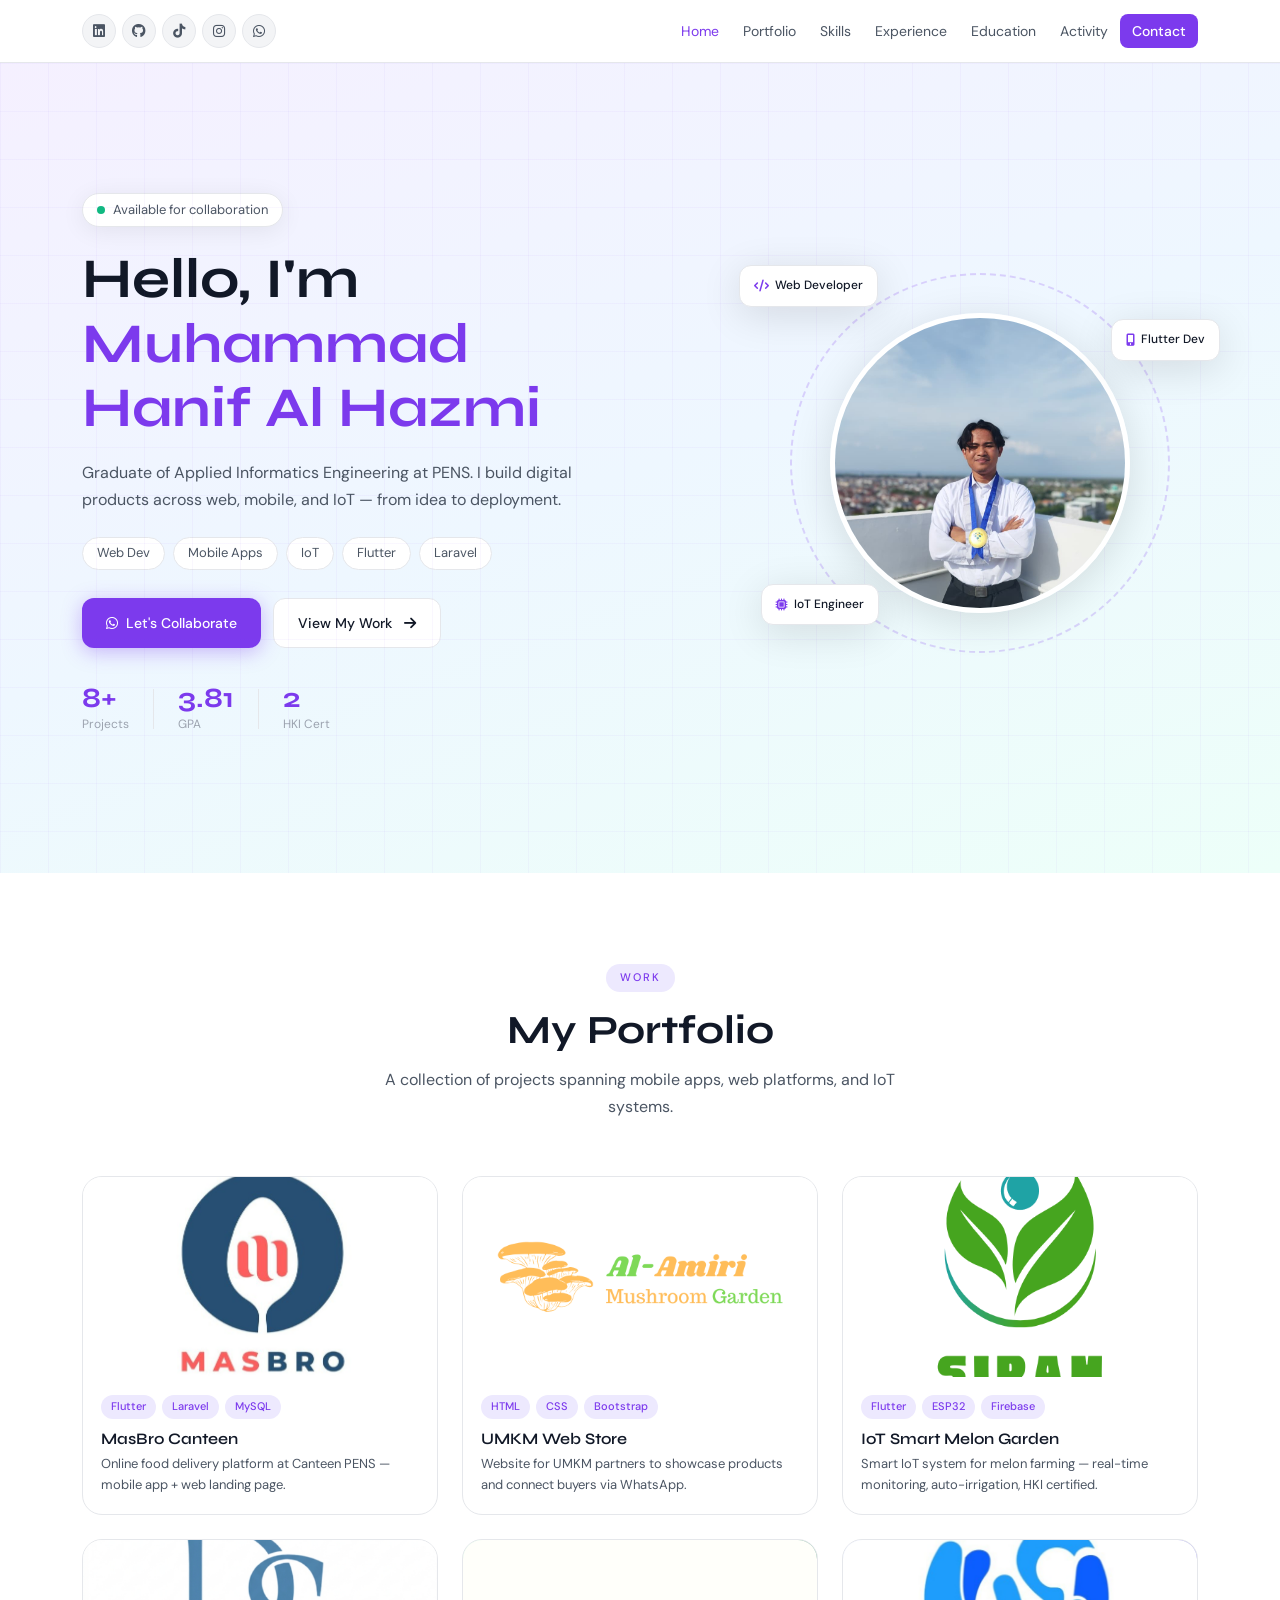
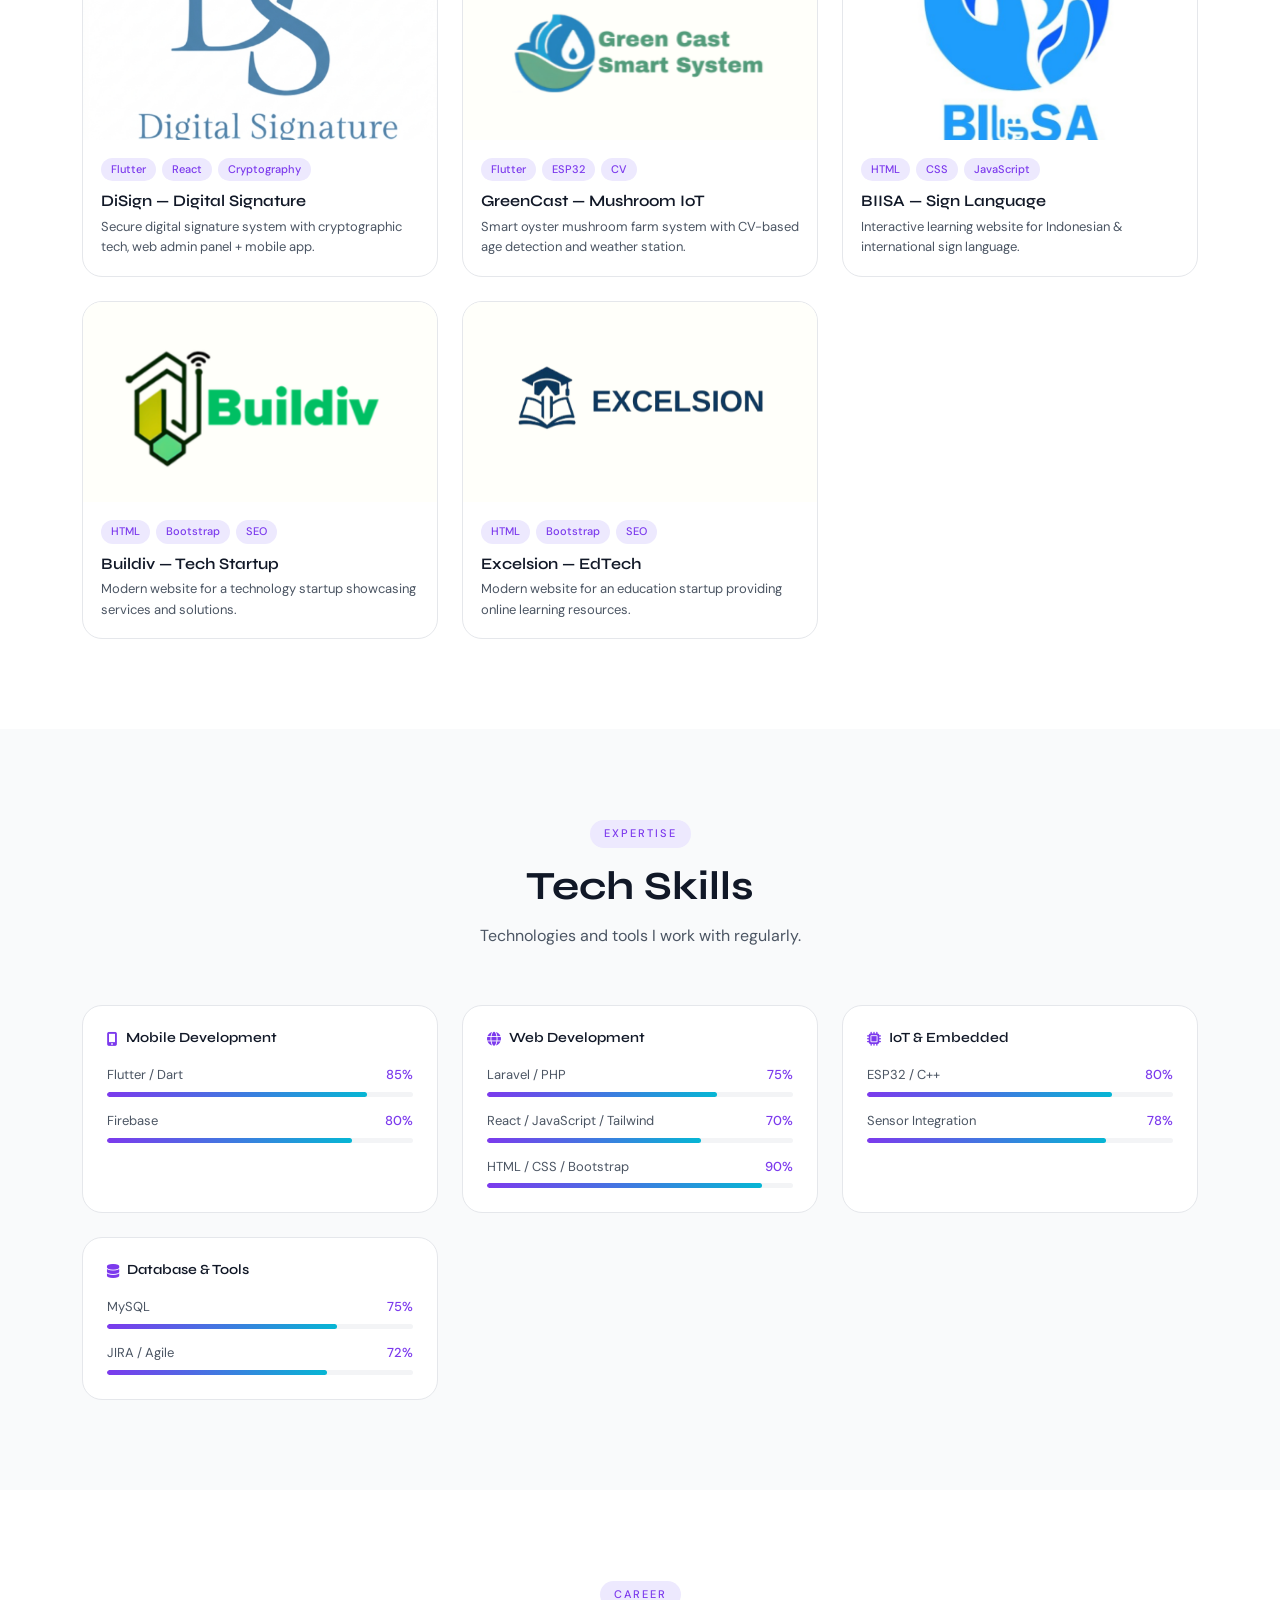
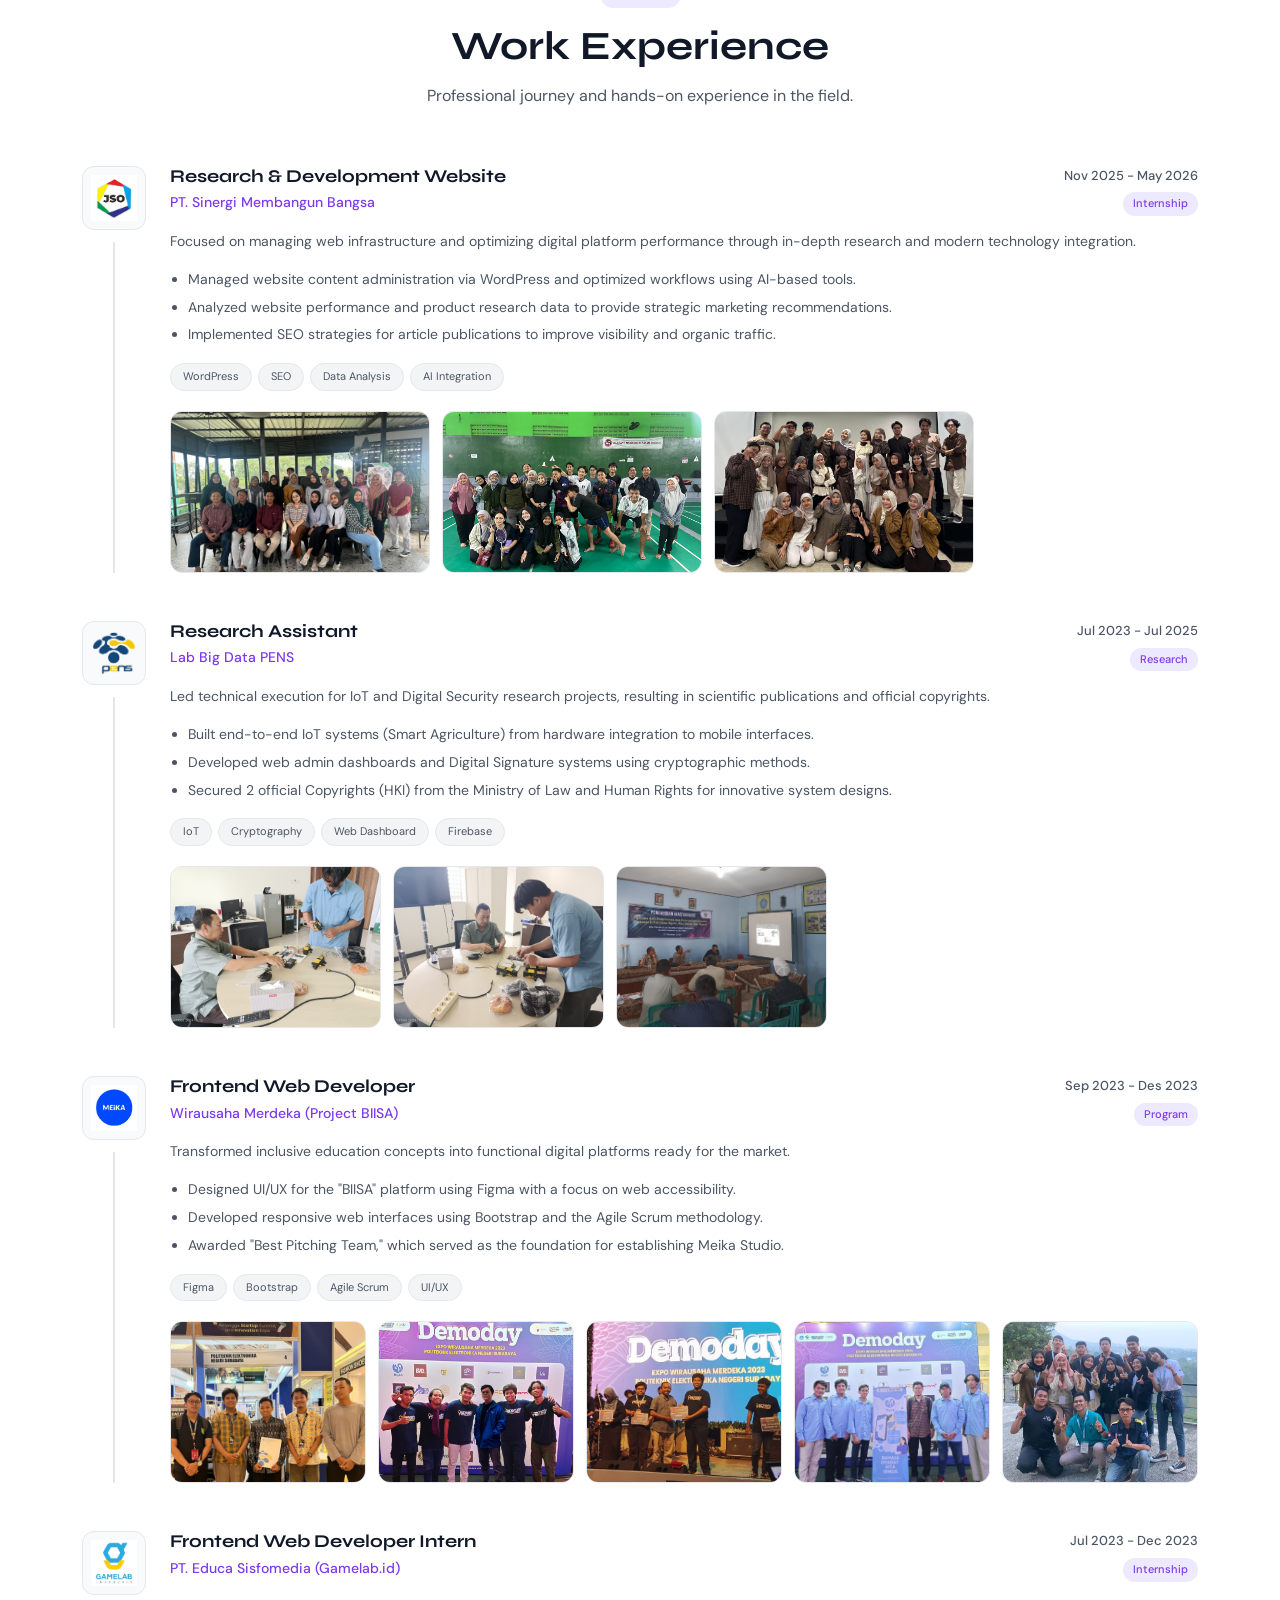
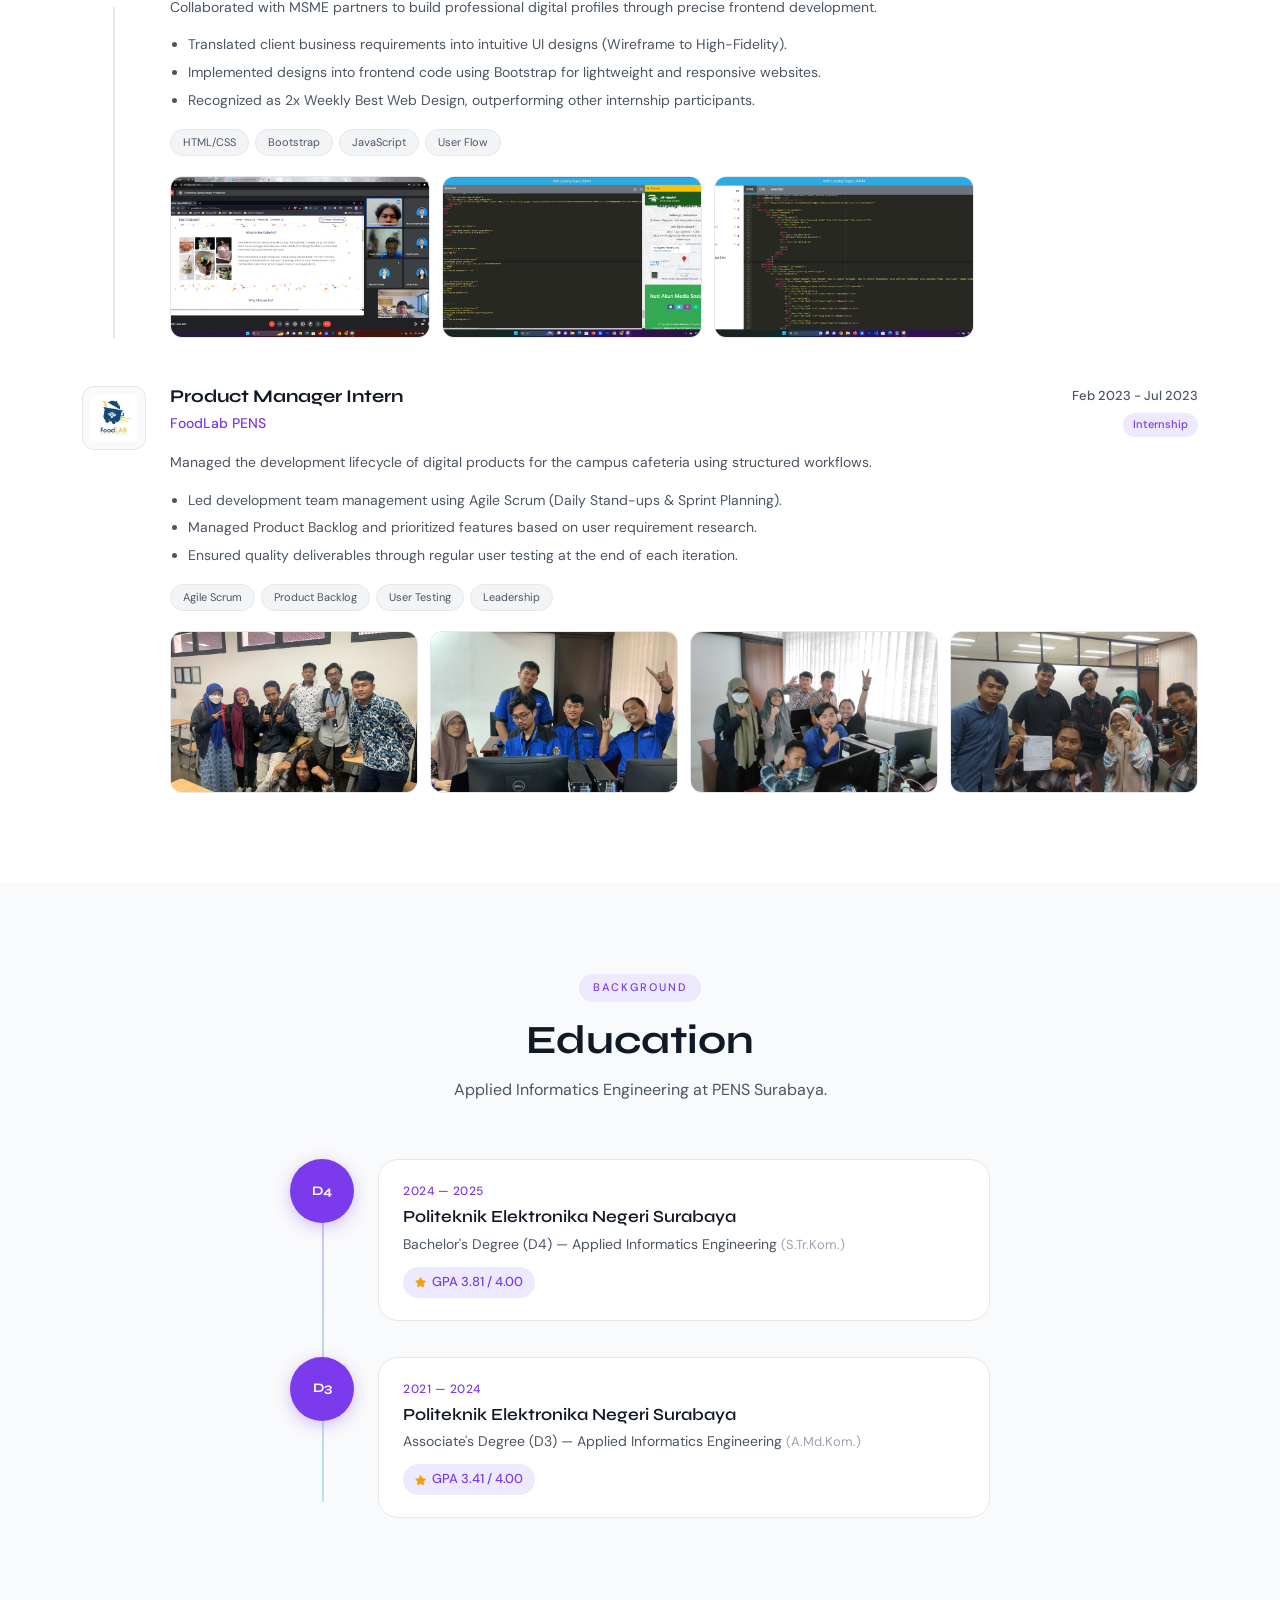
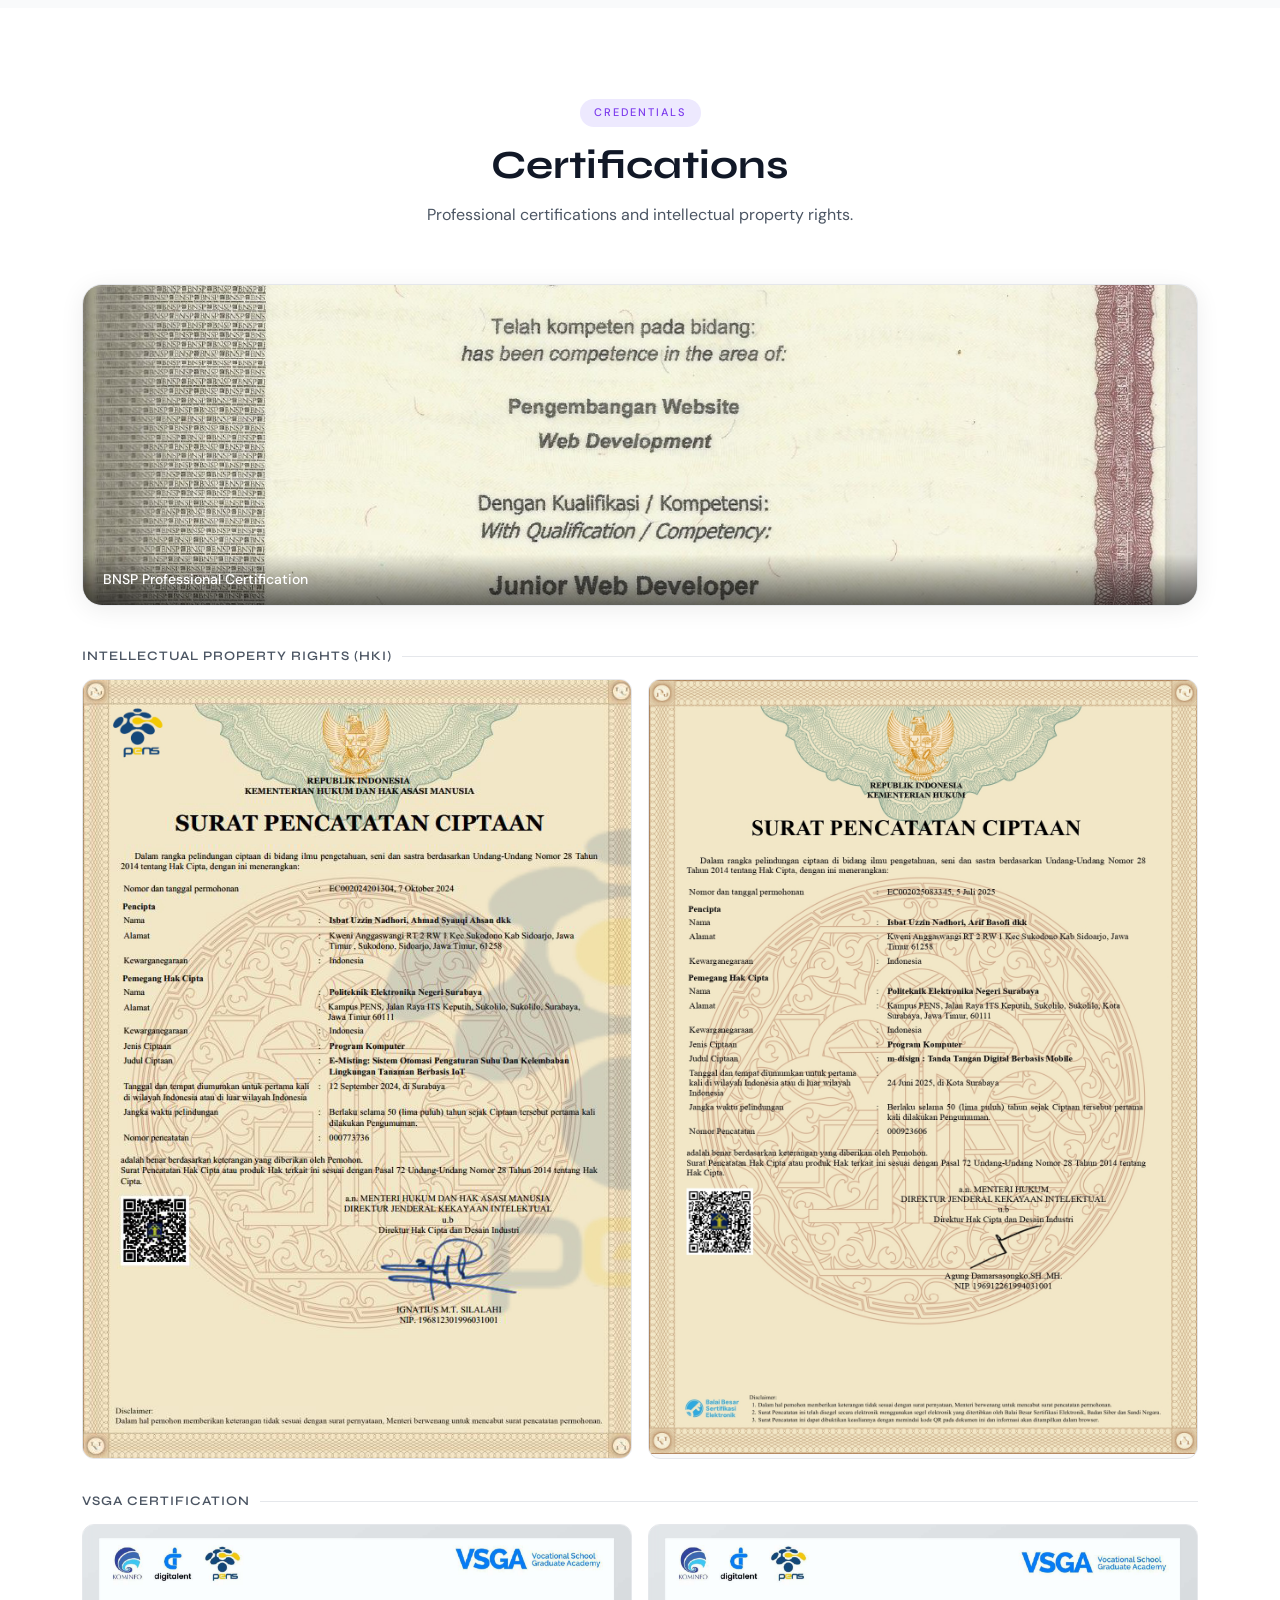
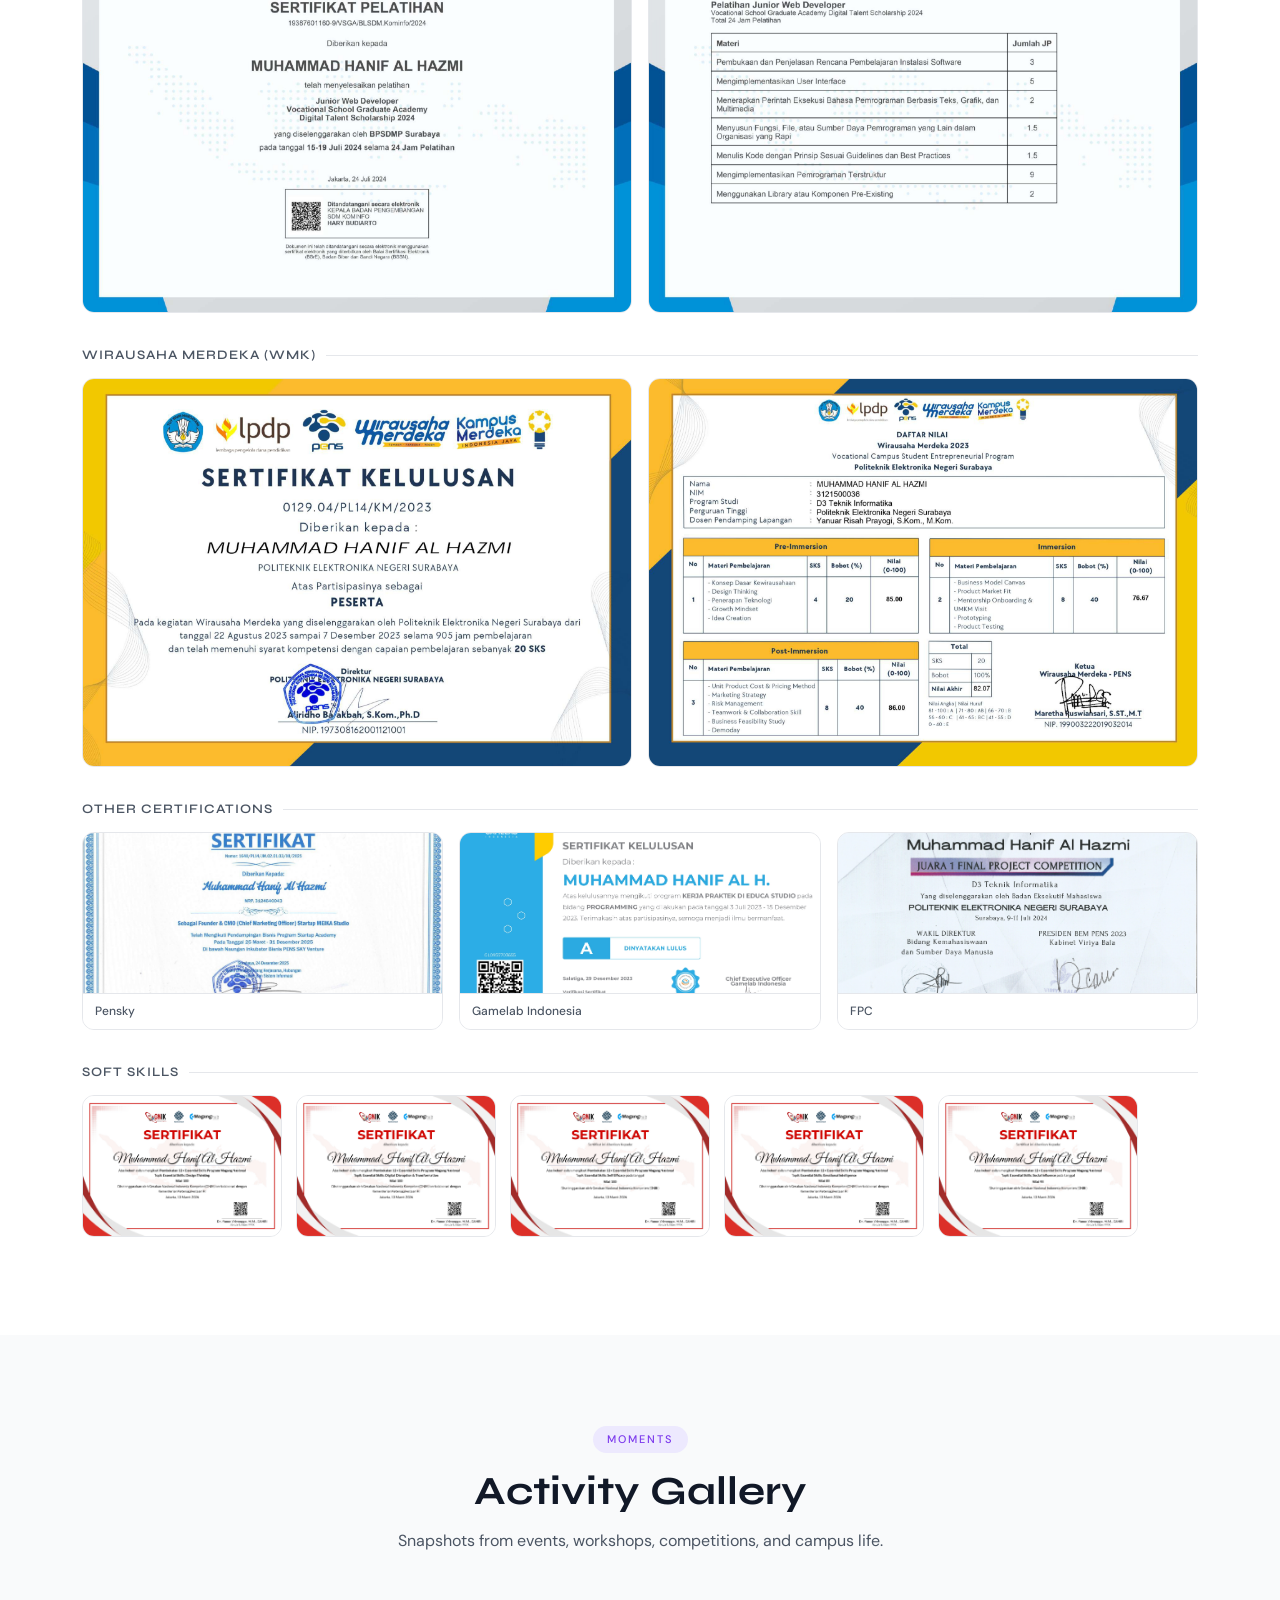
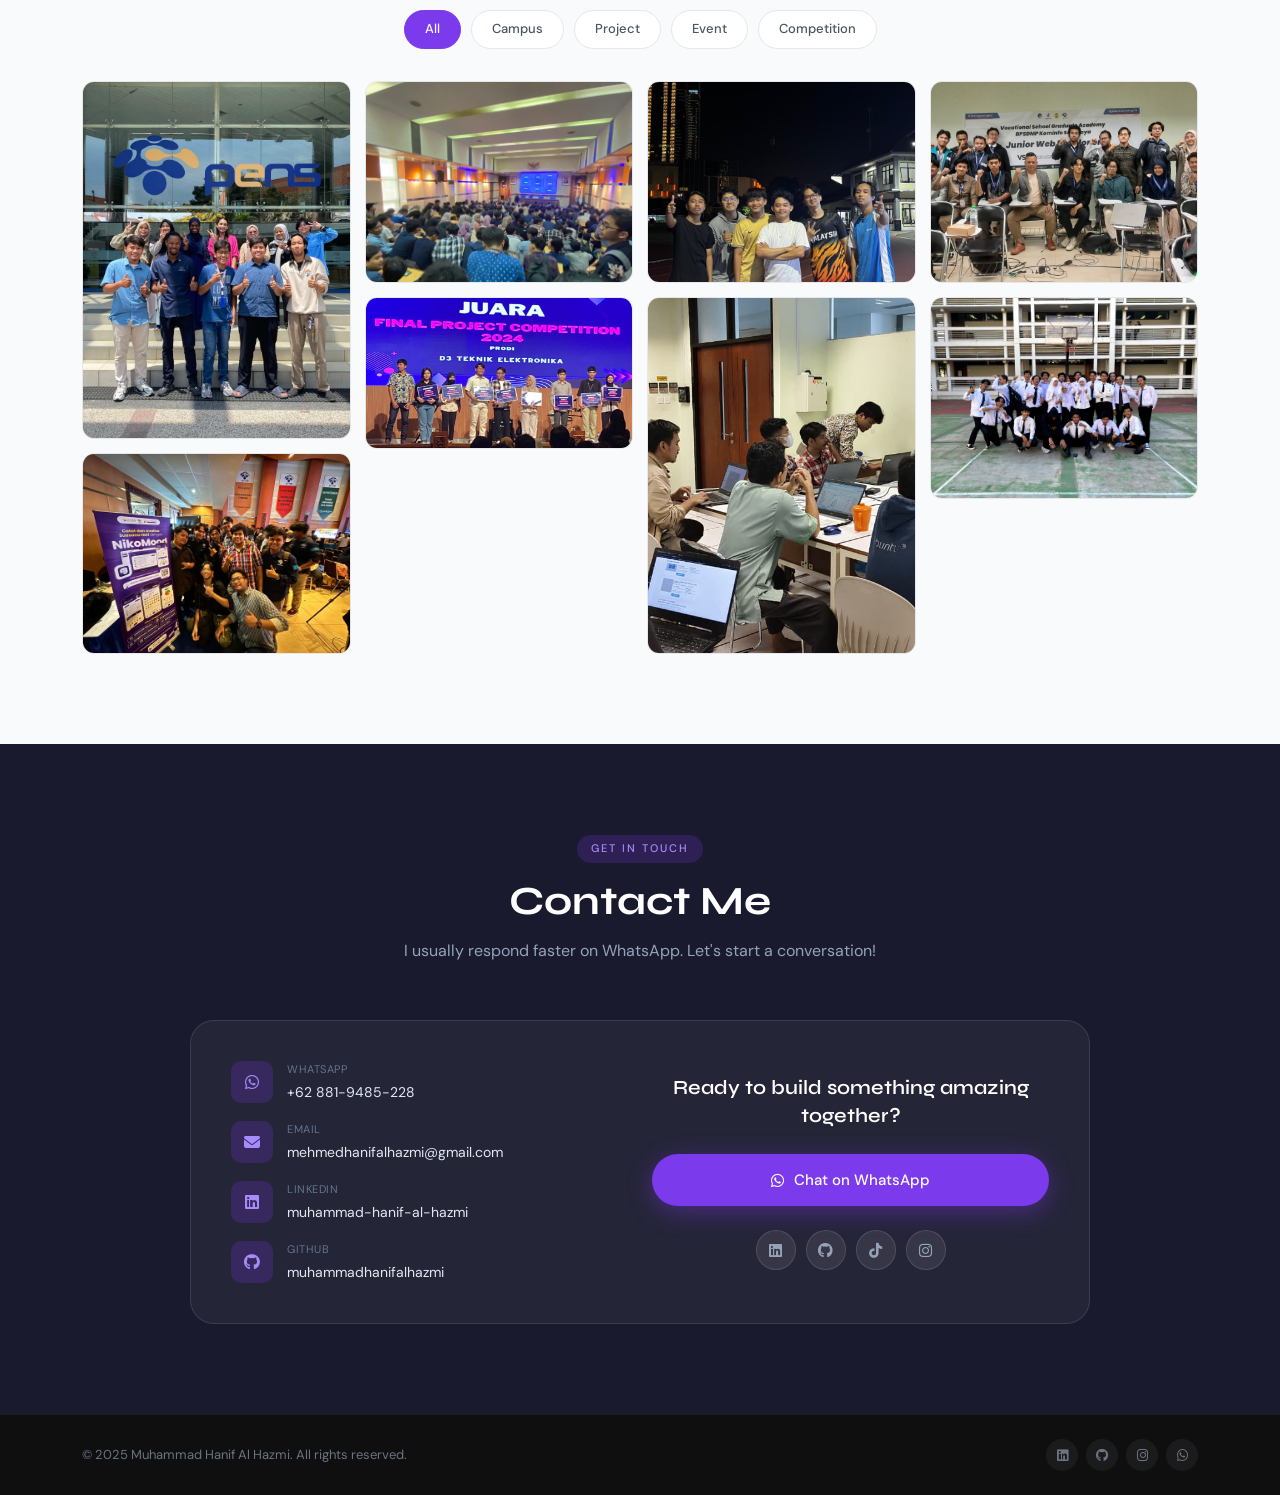
==== commit f90b5dd3: "perbaiki tanggal work experience" ====
--- a/index.html
+++ b/index.html
@@ -275,7 +275,7 @@
                             <p class="exp-company">PT. Sinergi Membangun Bangsa</p>
                         </div>
                         <div class="exp-period-wrap">
-                            <span class="exp-period">Nov 2025 - Present</span>
+                            <span class="exp-period">Nov 2025 - May 2026</span>
                             <span class="exp-type">Internship</span>
                         </div>
                     </div>
@@ -426,7 +426,7 @@
                             <p class="exp-company">PT. Educa Sisfomedia (Gamelab.id)</p>
                         </div>
                         <div class="exp-period-wrap">
-                            <span class="exp-period">Feb 2023 - Jul 2023</span>
+                            <span class="exp-period">Jul 2023 - Dec 2023</span>
                             <span class="exp-type">Internship</span>
                         </div>
                     </div>
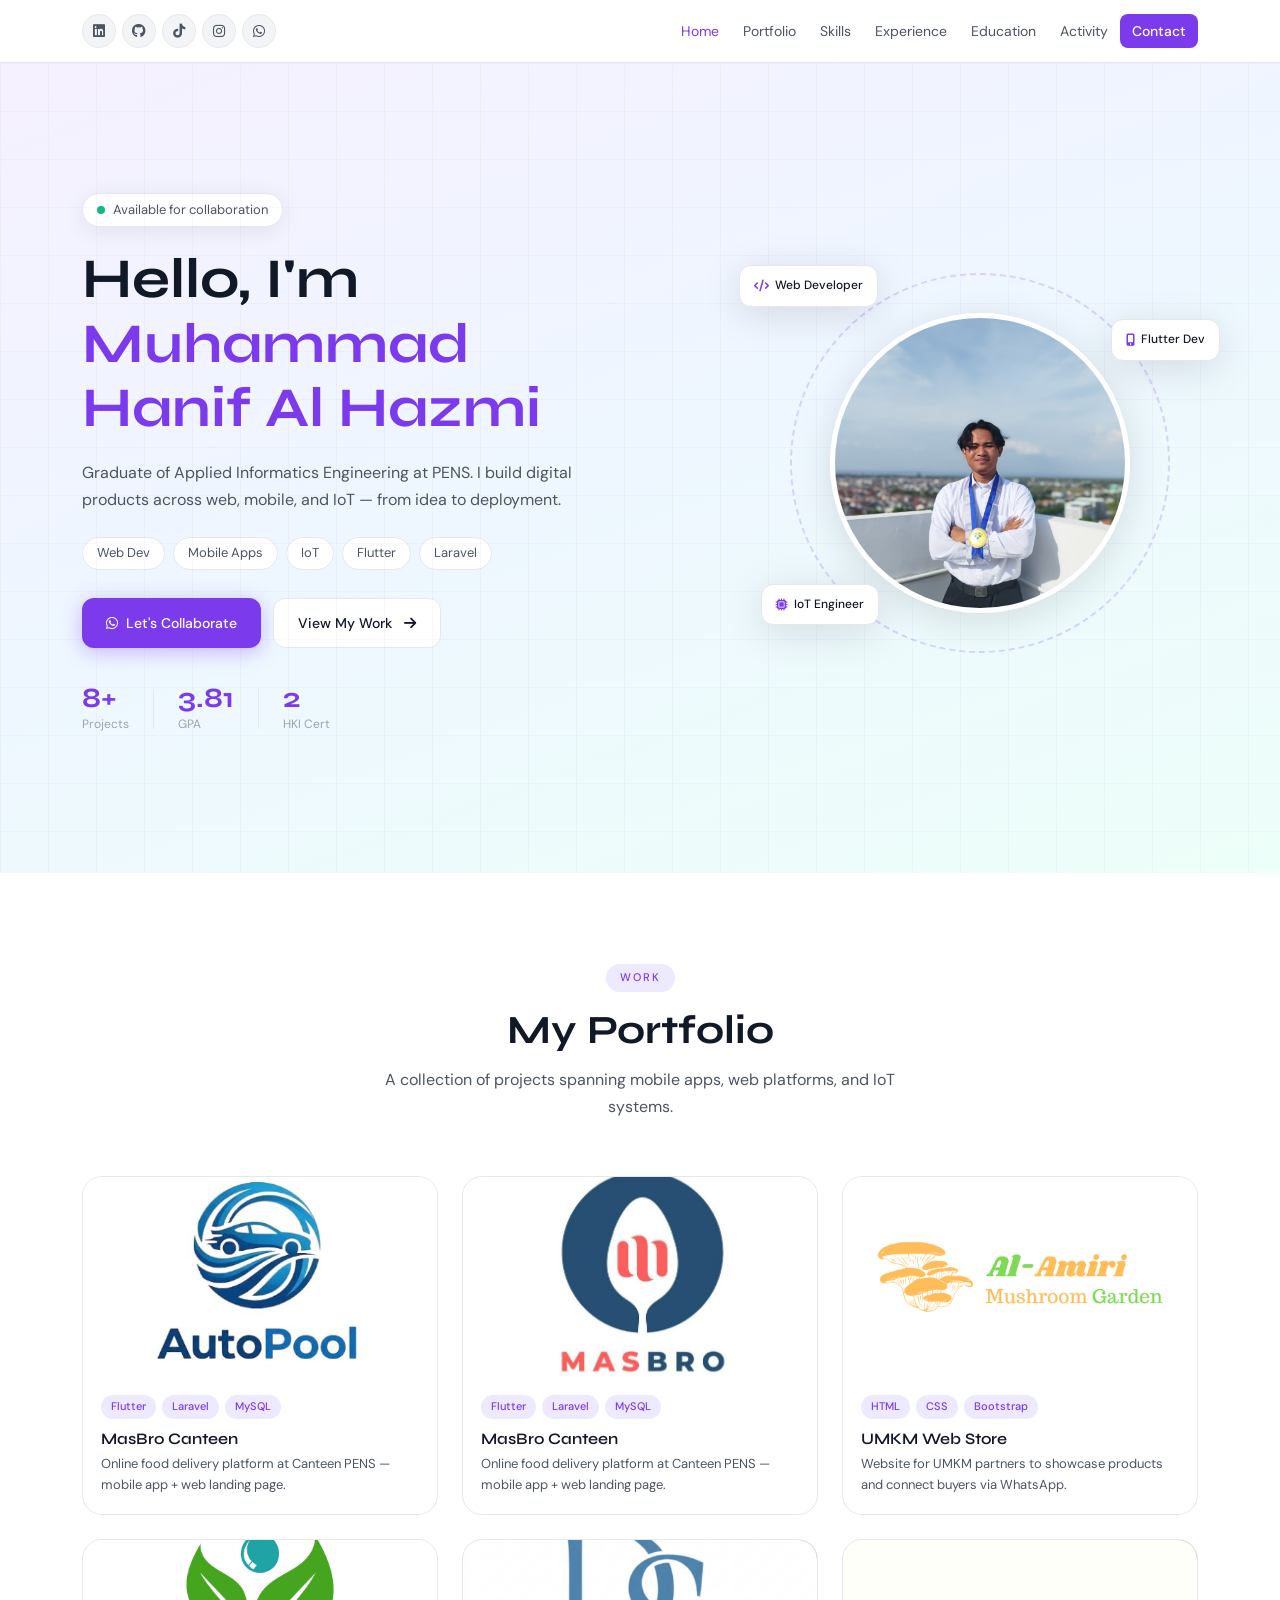
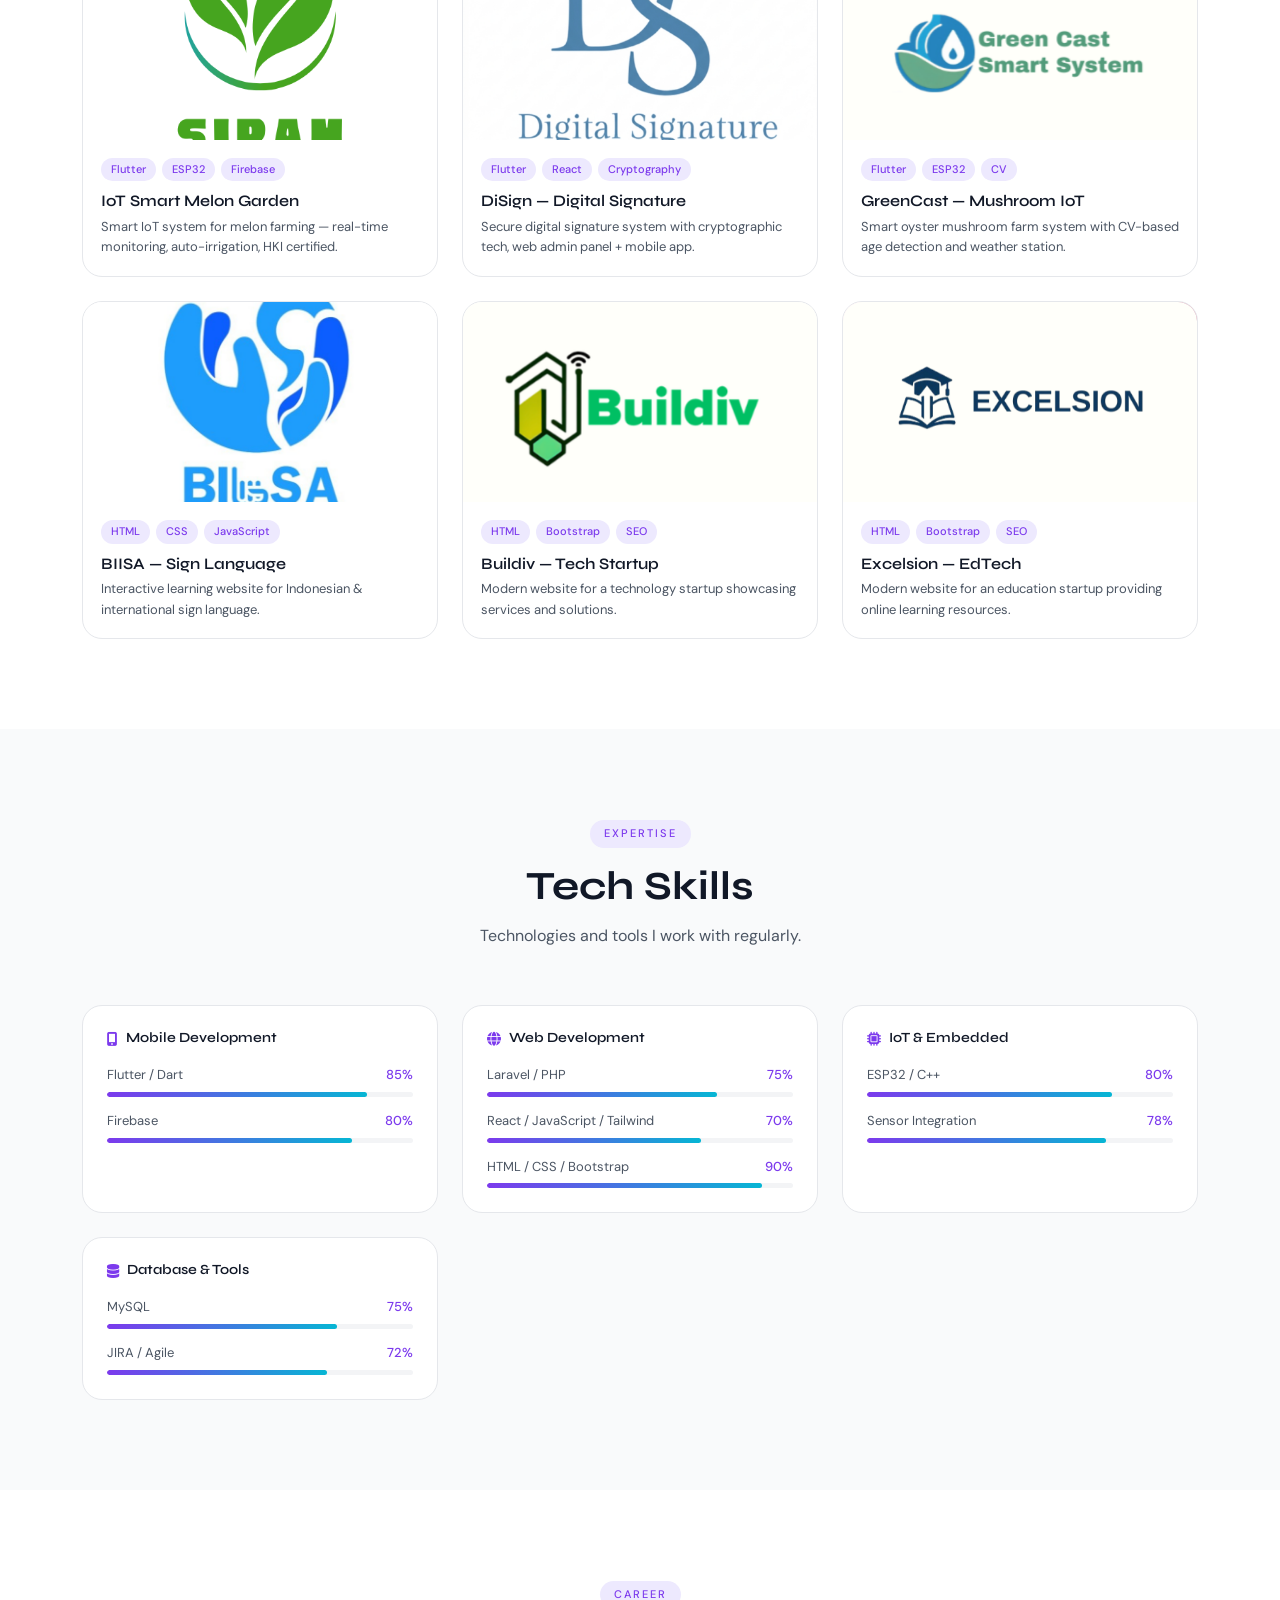
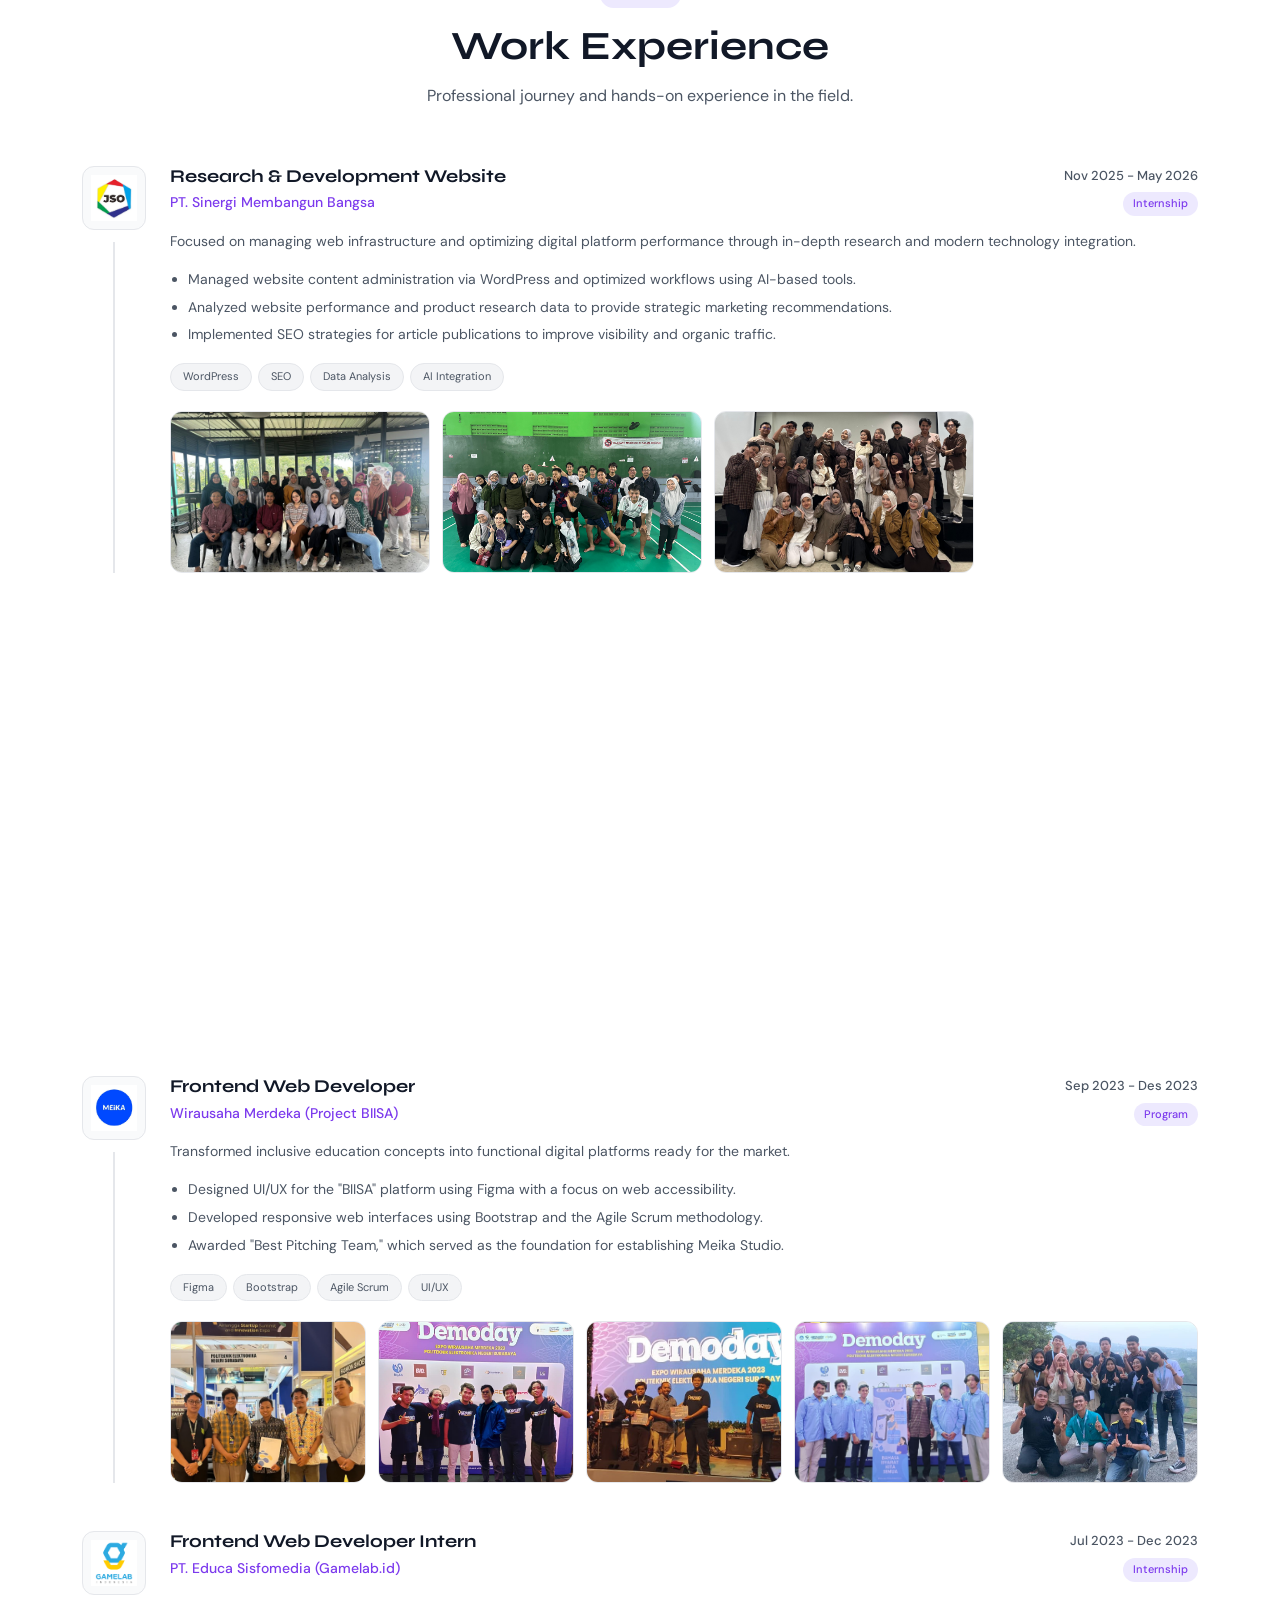
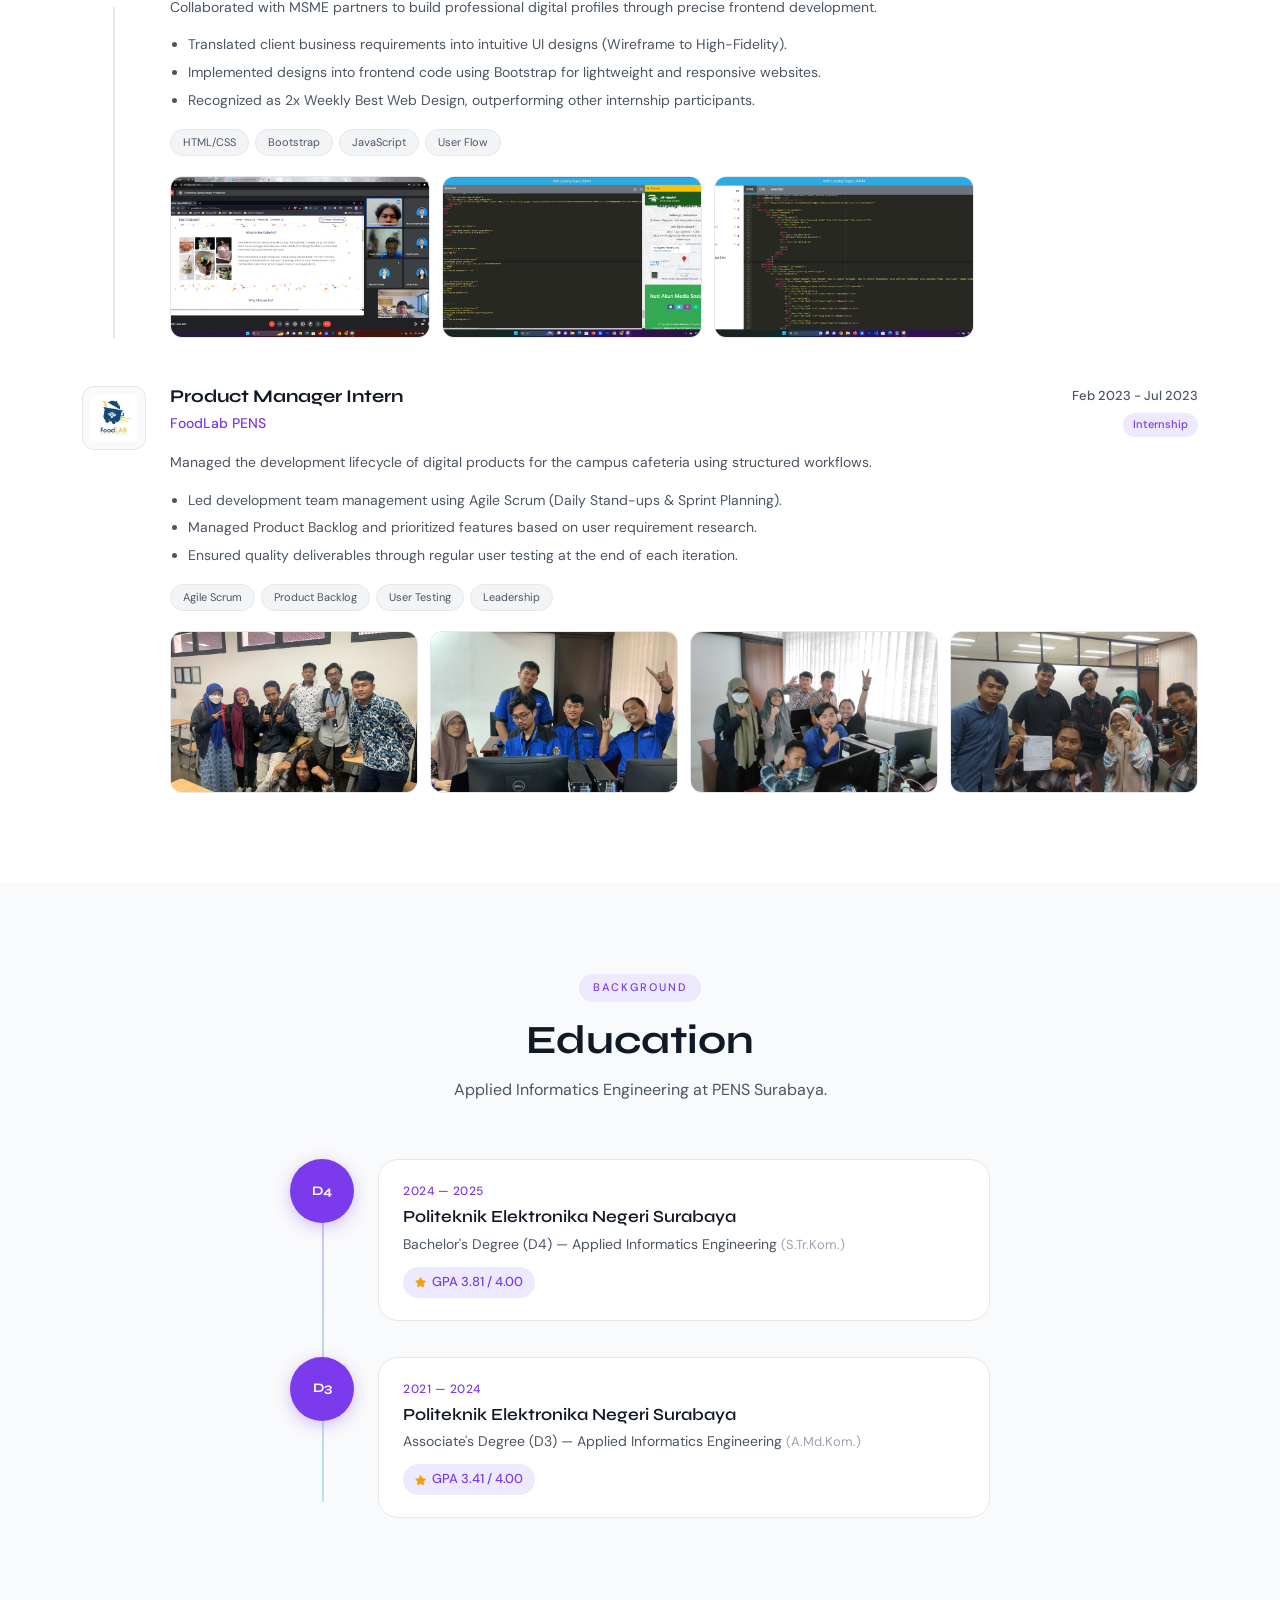
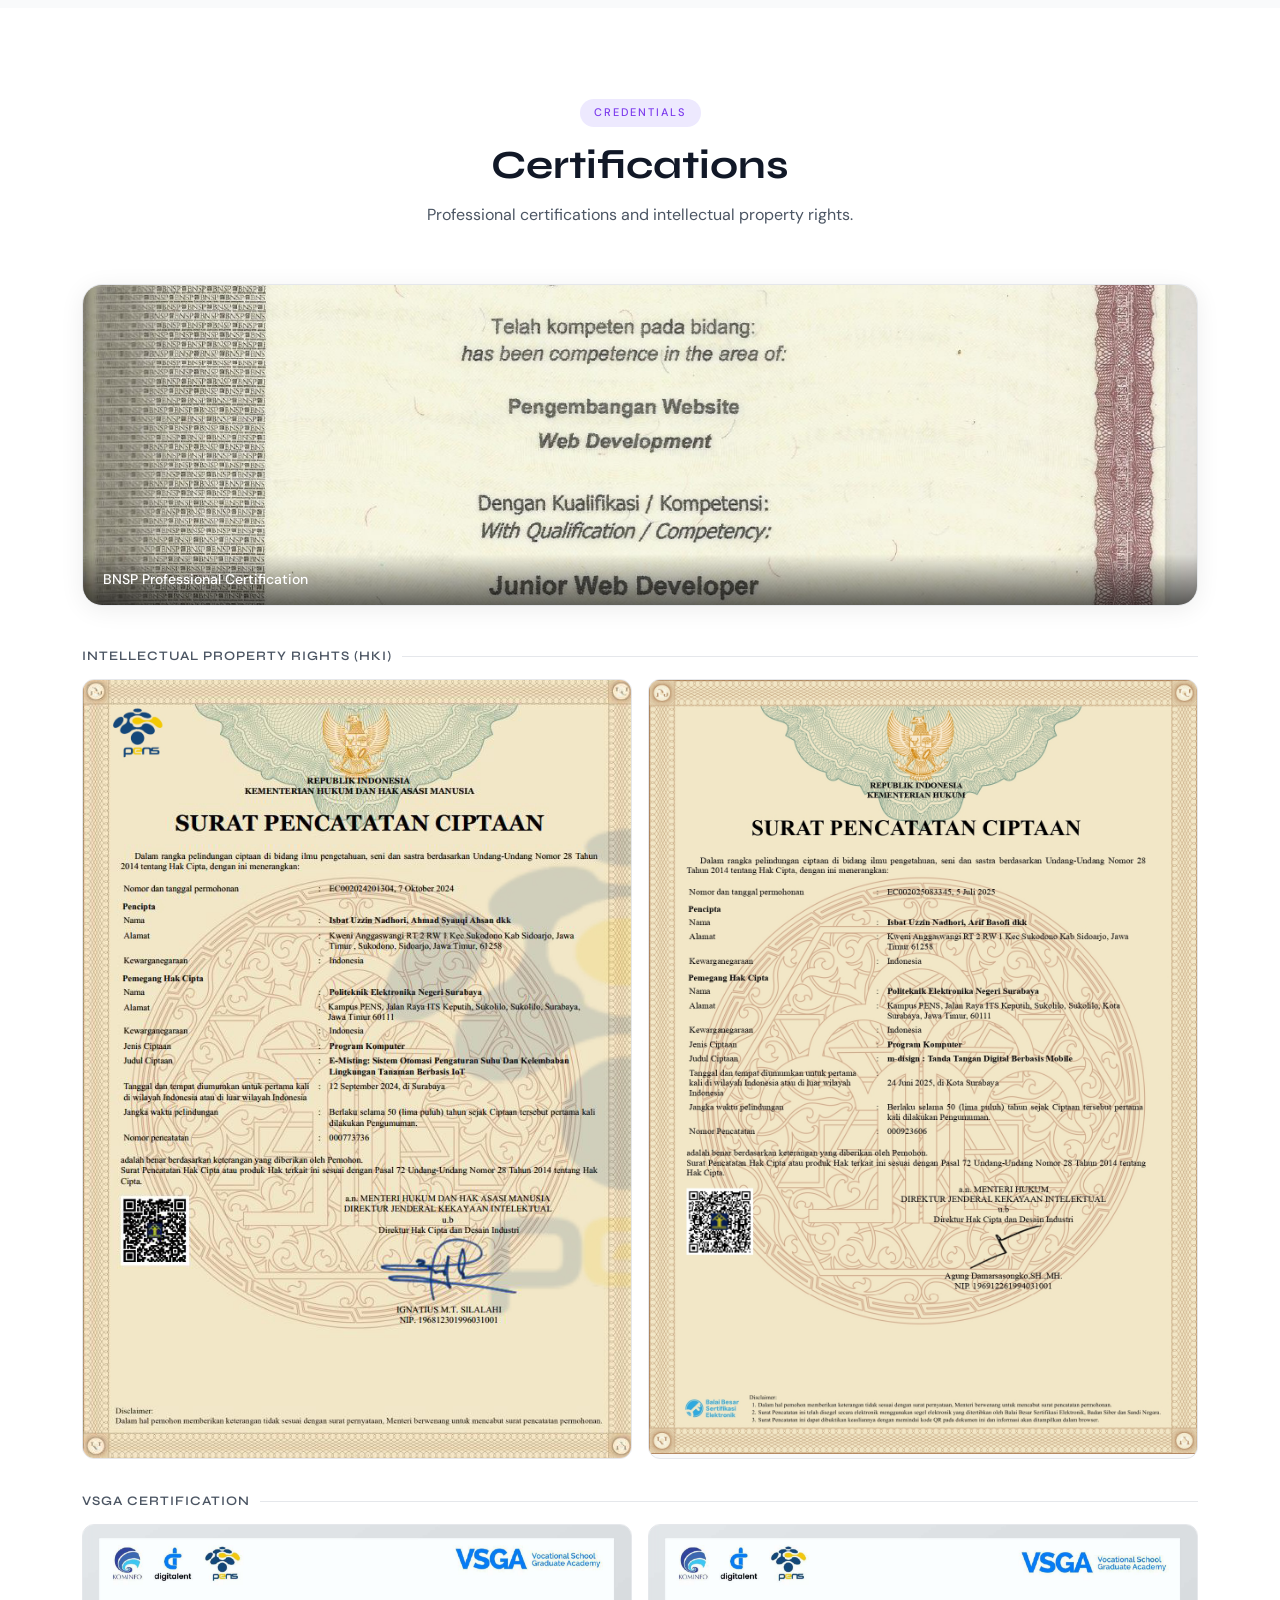
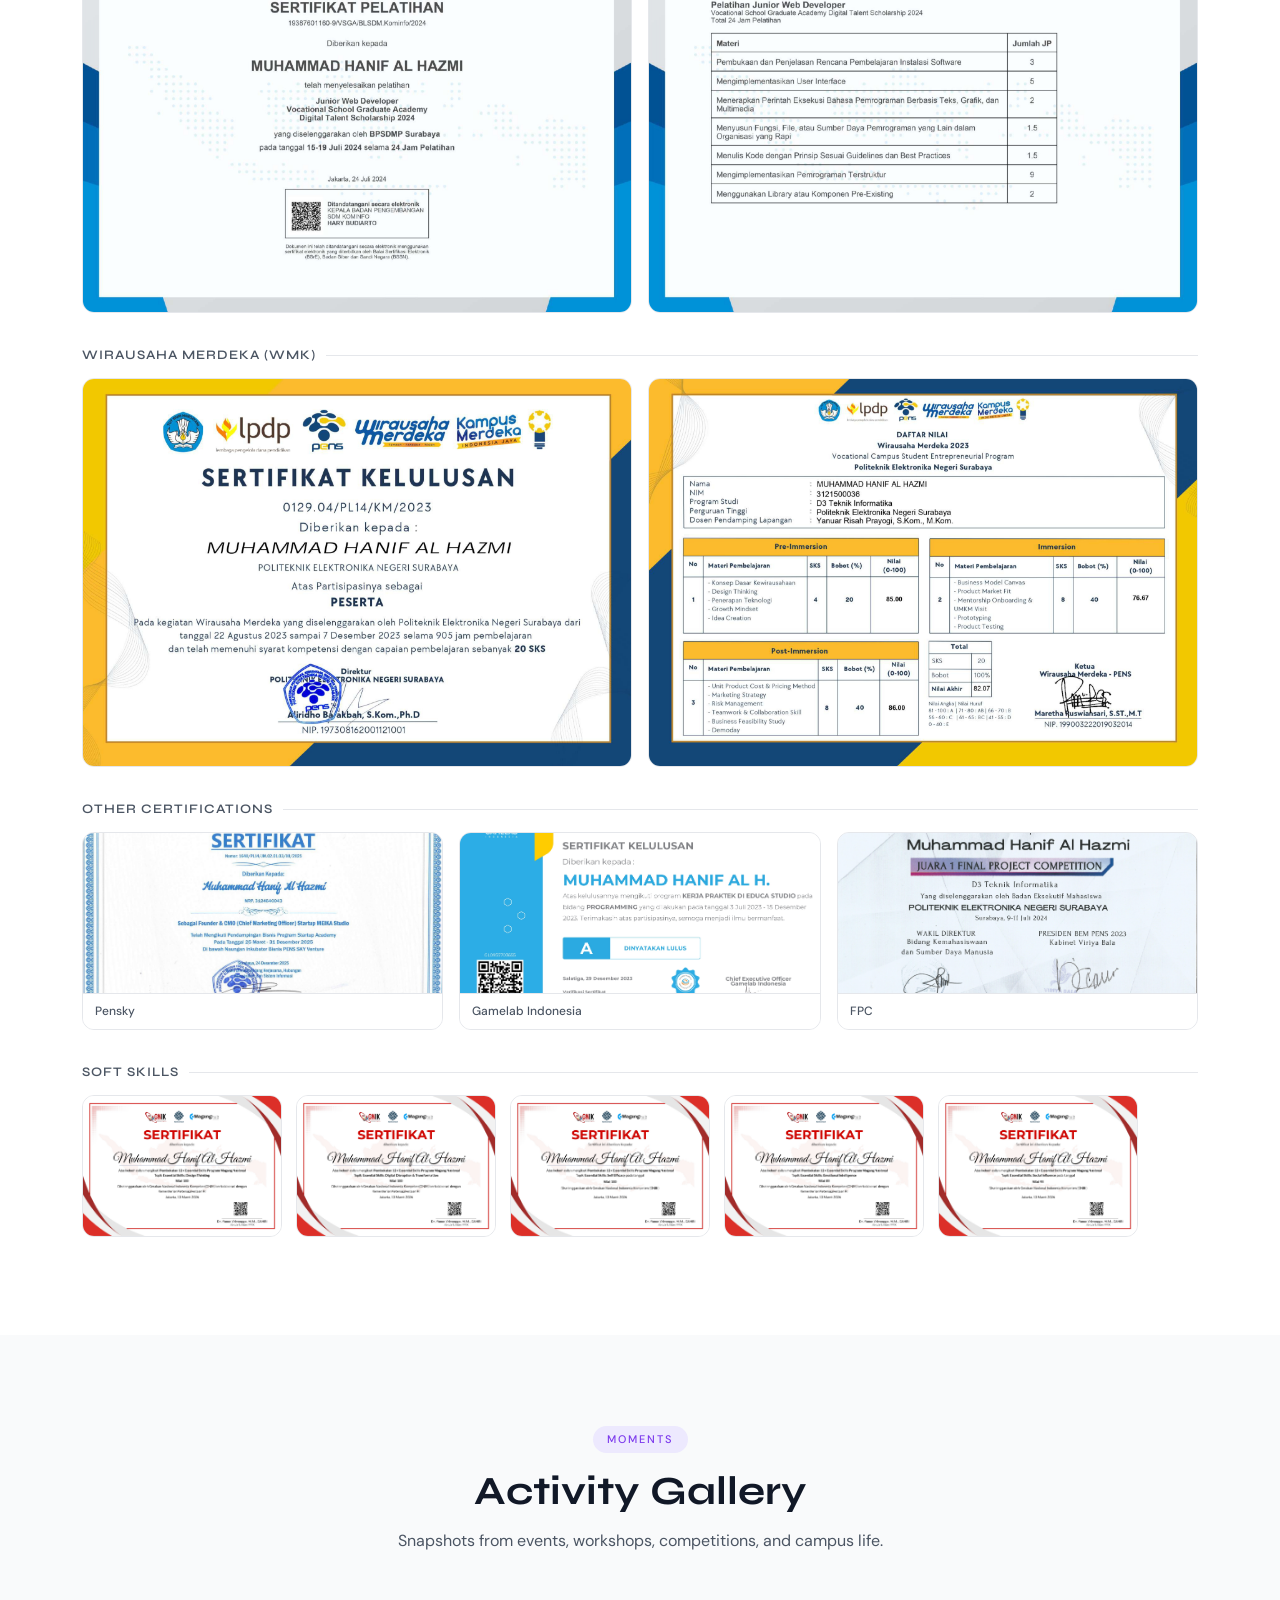
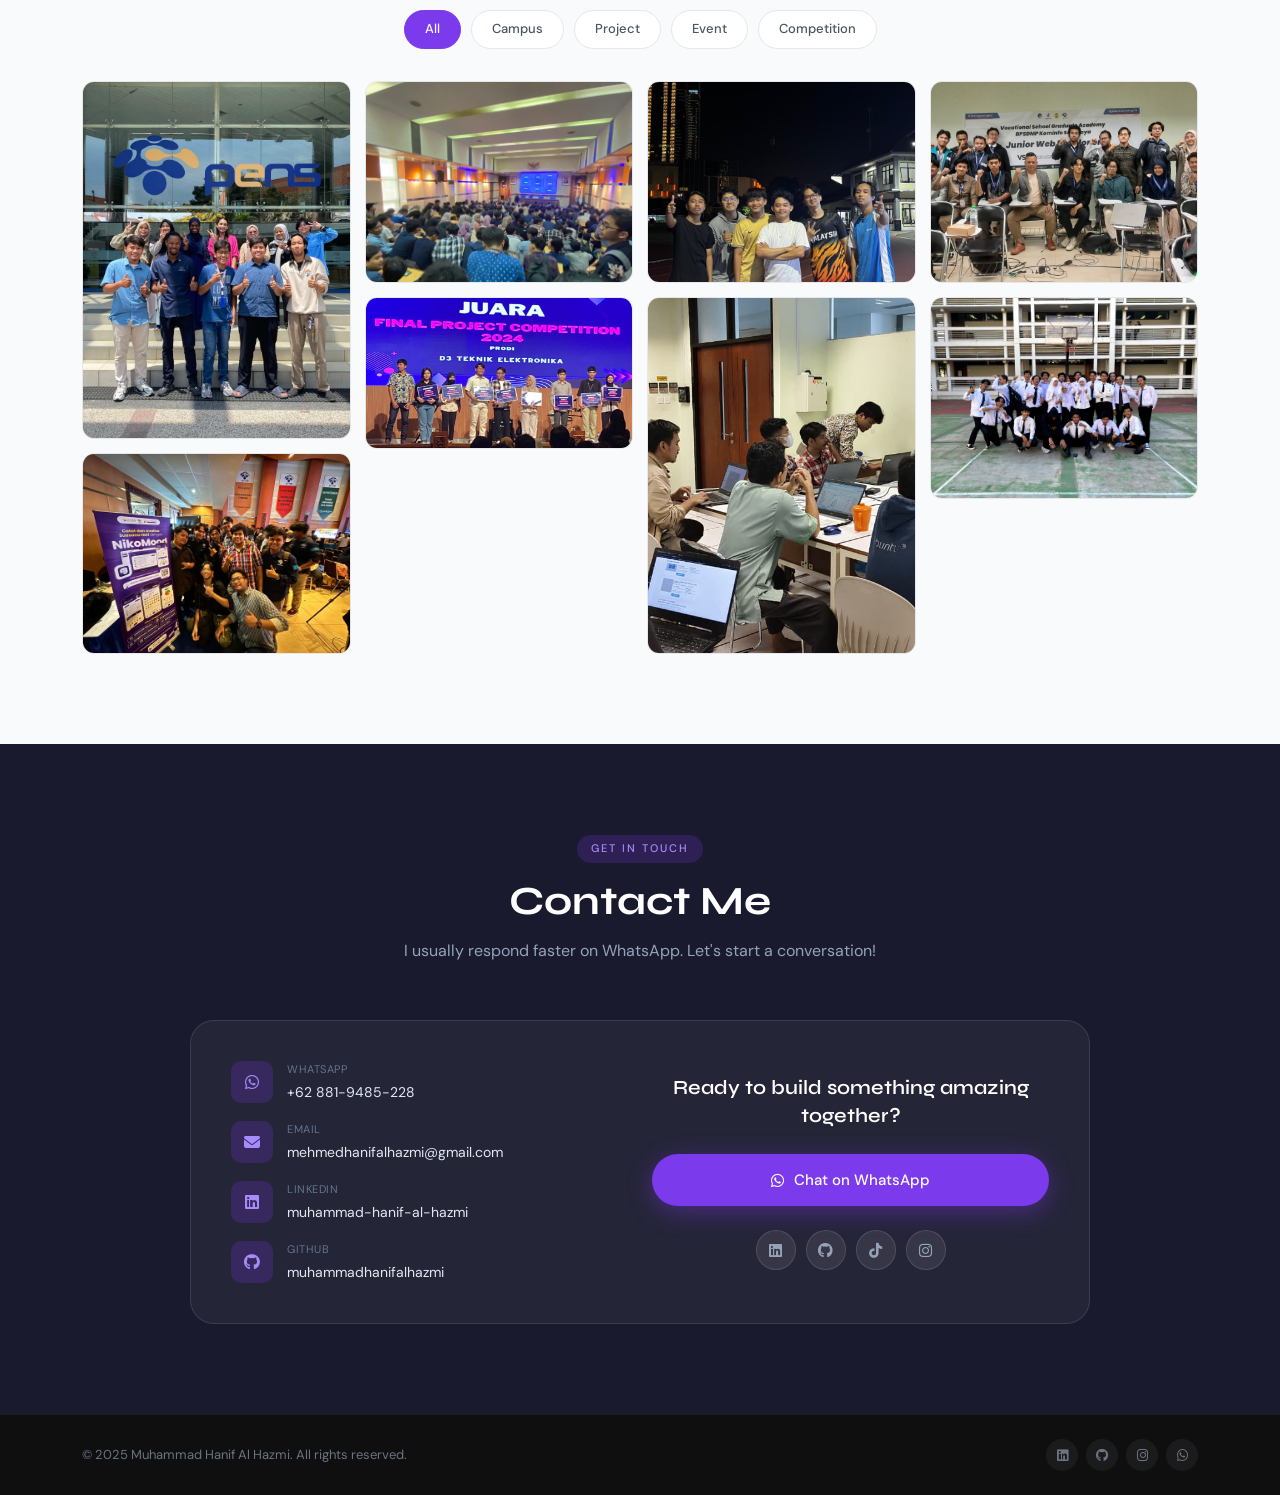
==== commit 0f123e43: "perbaiki modal autopool" ====
--- a/index.html
+++ b/index.html
@@ -114,6 +114,17 @@
                 <p class="section-sub">A collection of projects spanning mobile apps, web platforms, and IoT systems.</p>
             </div>
             <div class="portfolio-grid">
+                <div class="pcard" onclick="openModal('portfolio9')">
+                    <div class="pcard-thumb" style="background:linear-gradient(135deg,#FDE68A,#F59E0B)">
+                        <img src="images/autopoollogo.jpg" alt="MasBro Canteen" onerror="this.style.display='none'">
+                        <div class="pcard-overlay"><span>View Details <i class="fas fa-arrow-right"></i></span></div>
+                    </div>
+                    <div class="pcard-body">
+                        <div class="pcard-tags"><span class="ptag">Flutter</span><span class="ptag">Laravel</span><span class="ptag">MySQL</span></div>
+                        <h3 class="pcard-title">MasBro Canteen</h3>
+                        <p class="pcard-desc">Online food delivery platform at Canteen PENS — mobile app + web landing page.</p>
+                    </div>
+                </div>
                 <div class="pcard" onclick="openModal('portfolio1')">
                     <div class="pcard-thumb" style="background:linear-gradient(135deg,#FDE68A,#F59E0B)">
                         <img src="images/masbro.jpg" alt="MasBro Canteen" onerror="this.style.display='none'">
@@ -202,6 +213,7 @@
                         <p class="pcard-desc">Modern website for an education startup providing online learning resources.</p>
                     </div>
                 </div>
+                
             </div>
         </div>
     </section>
@@ -784,7 +796,7 @@
     </footer>
 
     <!-- Portfolio Modals -->
-    <div id="portfolio1Modal" class="modal"><div class="modal-content"><div class="modal-header"><h2>MasBro Canteen — Online Food Delivery</h2><button class="modal-close" onclick="closeModal('portfolio1')">&times;</button></div><div class="modal-body"><div class="modal-role-badge"><i class="fas fa-user-tie"></i> Role: Project Manager</div><p class="modal-section-label">Mobile App</p><img src="images/masbro1.jpg" alt="MasBro Mobile"><p class="modal-section-label">Web Landing Page</p><img src="images/masbro2.jpg" alt="MasBro Web"><h3>Project Overview</h3><p>Platform terdiri dari Web Landing Page dan Mobile App dengan kategori user: pembeli dan penjual.</p><h3>Key Features</h3><ul class="modal-list"><li>Displaying the food and beverage menu</li><li>Order food directly from the system</li><li>Payment gateway for purchases</li><li>Delivery to the user's location</li></ul><h3>Technologies Used</h3><div class="tech-stack"><span class="tech-badge">Flutter</span><span class="tech-badge">Laravel</span><span class="tech-badge">MySQL</span><span class="tech-badge">Agile / JIRA</span></div><div class="modal-link"><a href="https://github.com/orgs/Project-Aplikasi-Antrean-Kantin/repositories" target="_blank"><i class="fab fa-github"></i> View on GitHub</a></div></div></div></div>
+    <div id="portfolio1Modal" class="modal"><div class="modal-content"><div class="modal-header"><h2>MasBro Canteen — Online Food Delivery</h2><button class="modal-close" onclick="closeModal('portfolio1')">&times;</button></div><div class="modal-body"><div class="modal-role-badge"><i class="fas fa-user-tie"></i> Role: Project Manager</div><p class="modal-section-label">Mobile App</p><img src="images/masbro1.jpg" alt="MasBro Mobile"><p class="modal-section-label">Web Landing Page</p><img src="images/masbro2.jpg" alt="MasBro Web"><h3>Project Overview</h3><p>The platform consists of a web landing page and a mobile app, with user categories: buyers and sellers.</p><h3>Key Features</h3><ul class="modal-list"><li>Displaying the food and beverage menu</li><li>Order food directly from the system</li><li>Payment gateway for purchases</li><li>Delivery to the user's location</li></ul><h3>Technologies Used</h3><div class="tech-stack"><span class="tech-badge">Flutter</span><span class="tech-badge">Laravel</span><span class="tech-badge">MySQL</span><span class="tech-badge">Agile / JIRA</span></div><div class="modal-link"><a href="https://github.com/orgs/Project-Aplikasi-Antrean-Kantin/repositories" target="_blank"><i class="fab fa-github"></i> View on GitHub</a></div></div></div></div>
 
     <div id="portfolio2Modal" class="modal"><div class="modal-content"><div class="modal-header"><h2>UMKM Web Store</h2><button class="modal-close" onclick="closeModal('portfolio2')">&times;</button></div><div class="modal-body"><div class="modal-role-badge"><i class="fas fa-code"></i> Role: Front-End Developer (Internship @ Gamelab)</div><p class="modal-section-label">Product Showcase</p><img src="images/umkm1.jpg" alt="UMKM Products"><p class="modal-section-label">Easy Order — Direct to WhatsApp</p><img src="images/umkm2.jpg" alt="UMKM Order"><h3>Project Overview</h3><p>Main task during internship at Gamelab Indonesia. Helps increase UMKM sales through a web showcase.</p><h3>Technologies Used</h3><div class="tech-stack"><span class="tech-badge">Bootstrap</span><span class="tech-badge">HTML</span><span class="tech-badge">CSS</span><span class="tech-badge">JavaScript</span></div><div class="modal-link"><a href="https://github.com/muhammadhanifalhazmi/Website-UMKM-Al-Amiri-Mushroom-Garden" target="_blank"><i class="fab fa-github"></i> View on GitHub</a></div></div></div></div>
 
@@ -799,6 +811,8 @@
     <div id="portfolio7Modal" class="modal"><div class="modal-content"><div class="modal-header"><h2>Buildiv — Tech Startup Website</h2><button class="modal-close" onclick="closeModal('portfolio7')">&times;</button></div><div class="modal-body"><p class="modal-section-label">Home Page</p><img src="images/buildiv1.jpg" alt="Buildiv Home"><p class="modal-section-label">Other Content</p><img src="images/buildiv2.jpg" alt="Buildiv Content"><h3>Project Overview</h3><p>Modern website for a technology startup showcasing services and solutions.</p><h3>Technologies Used</h3><div class="tech-stack"><span class="tech-badge">HTML</span><span class="tech-badge">CSS</span><span class="tech-badge">JavaScript</span><span class="tech-badge">Bootstrap</span></div><div class="modal-link"><a href="https://github.com/muhammadhanifalhazmi/Website-Buildiv" target="_blank"><i class="fab fa-github"></i> View on GitHub</a></div></div></div></div>
 
     <div id="portfolio8Modal" class="modal"><div class="modal-content"><div class="modal-header"><h2>Excelsion — EdTech Startup Website</h2><button class="modal-close" onclick="closeModal('portfolio8')">&times;</button></div><div class="modal-body"><p class="modal-section-label">Home Page</p><img src="images/excelsion1.jpg" alt="Excelsion Home"><p class="modal-section-label">Other Content</p><img src="images/excelsion2.jpg" alt="Excelsion Content"><h3>Project Overview</h3><p>Modern website for an education startup providing online learning resources.</p><h3>Technologies Used</h3><div class="tech-stack"><span class="tech-badge">HTML</span><span class="tech-badge">CSS</span><span class="tech-badge">JavaScript</span><span class="tech-badge">Bootstrap</span></div><div class="modal-link"><a href="https://github.com/muhammadhanifalhazmi/Website-Landing-Page-Excelsion" target="_blank"><i class="fab fa-github"></i> View on GitHub</a></div></div></div></div>
+
+    <div id="portfolio9Modal" class="modal"><div class="modal-content"><div class="modal-header"><h2>Autopool — Used Car Marketplace Platform</h2><button class="modal-close" onclick="closeModal('portfolio9')">&times;</button></div><div class="modal-body"><p class="modal-section-label">Home Page</p><img src="images/autopool-homepage.png" alt="Autopool Catalog"><p class="modal-section-label">Catalog & Search Page</p><img src="images/autopool-catalog.png" alt="Autopool Catalog"><p class="modal-section-label">Vehicle Detail & Specifications</p><img src="images/autopool-detail.png" alt="Autopool Detail"><h3>Project Overview</h3><p>Autopool is a modern used car marketplace platform designed to make it easy for users to search for and view vehicle details transparently. The platform features a dynamic catalog, a vehicle filtering system, and detailed pages that provide complete specifications—from transmission type to vehicle location.</p><h3>Key Features</h3><ul style="list-style-type: disc; margin-left: 20px; font-size: 0.9rem; color: #4b5563; margin-bottom: 15px;"><li>Dynamic Vehicle Catalog with sorting and filtering.</li><li>Comprehensive Vehicle Details (Engine, Mileage, Fuel type, etc.).</li><li>Responsive UI/UX optimized for mobile and desktop browsing.</li><li>Integrated Booking & Contact system for potential buyers.</li></ul><h3>Technologies Used</h3><div class="tech-stack"><span class="tech-badge">React.js</span><span class="tech-badge">React Router</span><span class="tech-badge">Tailwind CSS</span><span class="tech-badge">Vite</span><span class="tech-badge">JavaScript (ES6+)</span></div><div class="modal-link"><a href="https://github.com/muhammadhanifalhazmi/autopool" target="_blank"><i class="fab fa-github"></i> View on GitHub</a></div></div></div></div>
 
     <script src="https://cdn.jsdelivr.net/npm/bootstrap@5.3.2/dist/js/bootstrap.bundle.min.js"></script>
     <script src="js/script.js"></script>
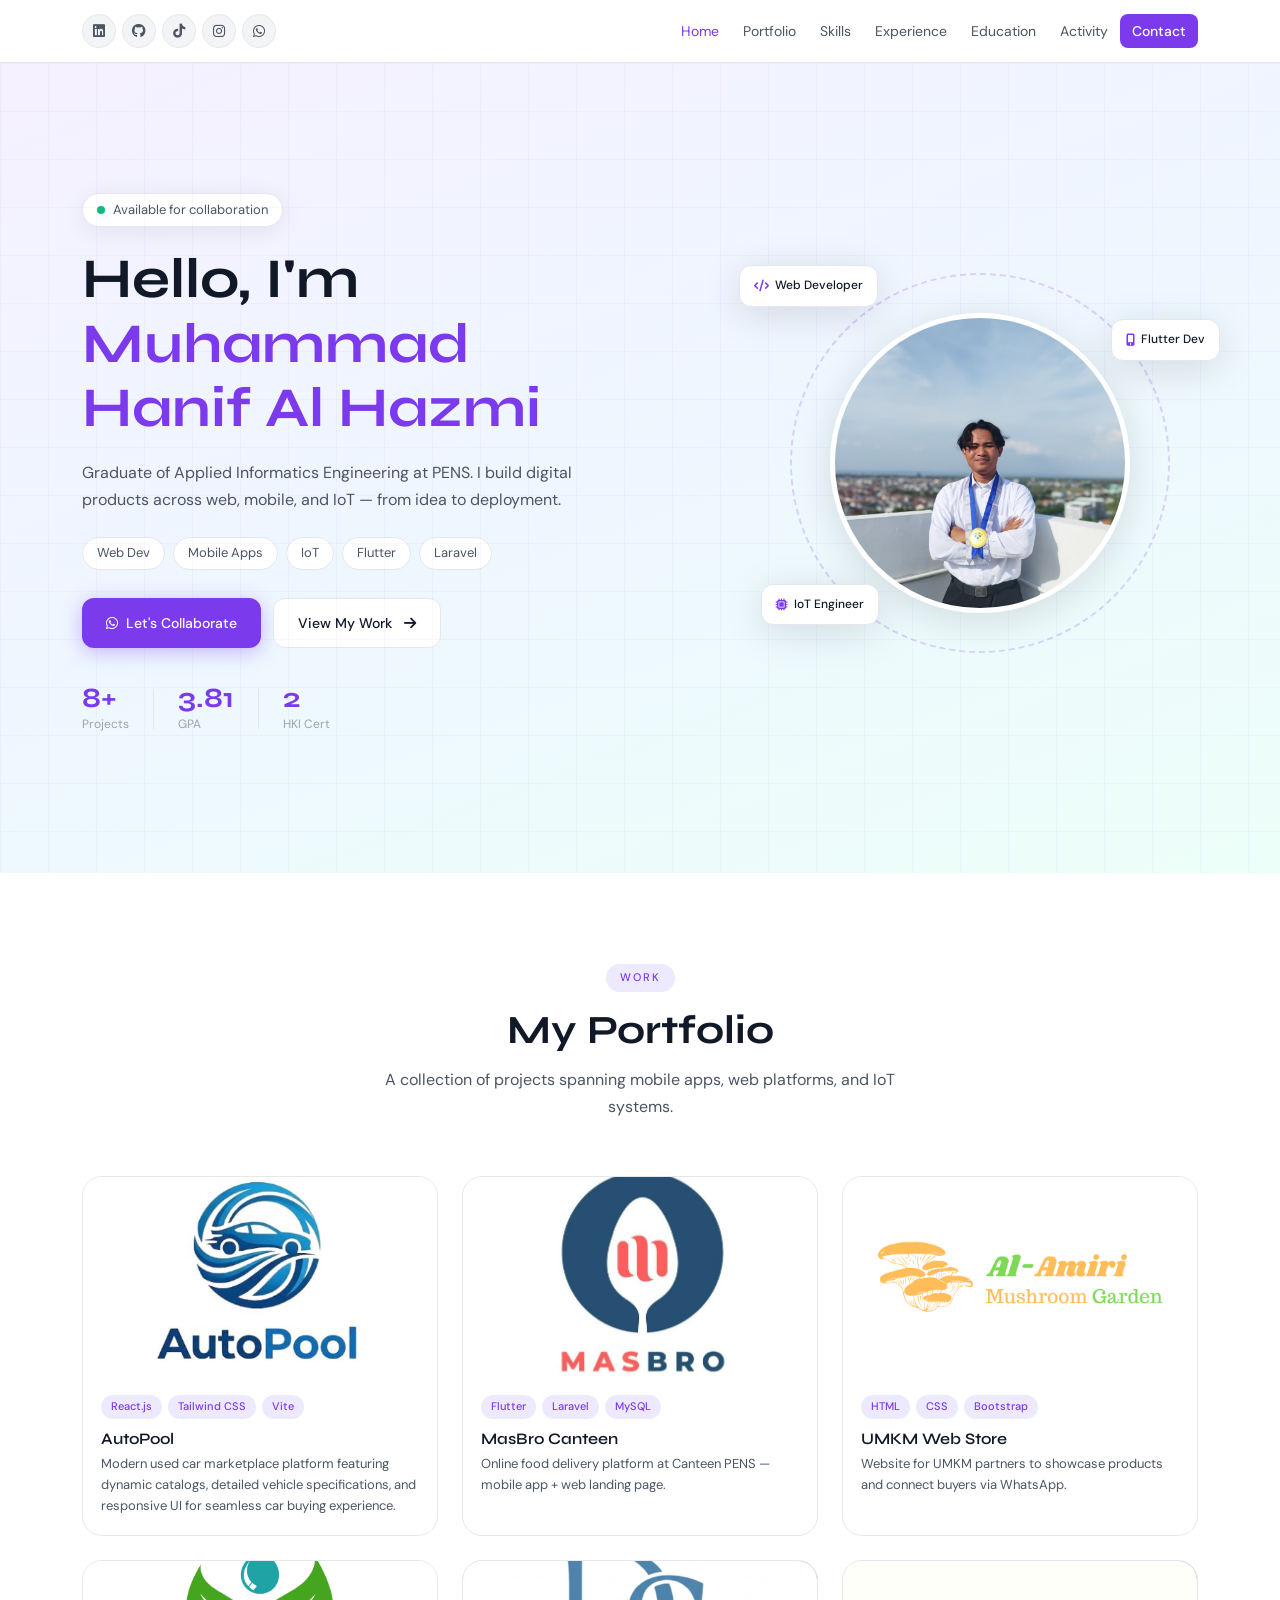
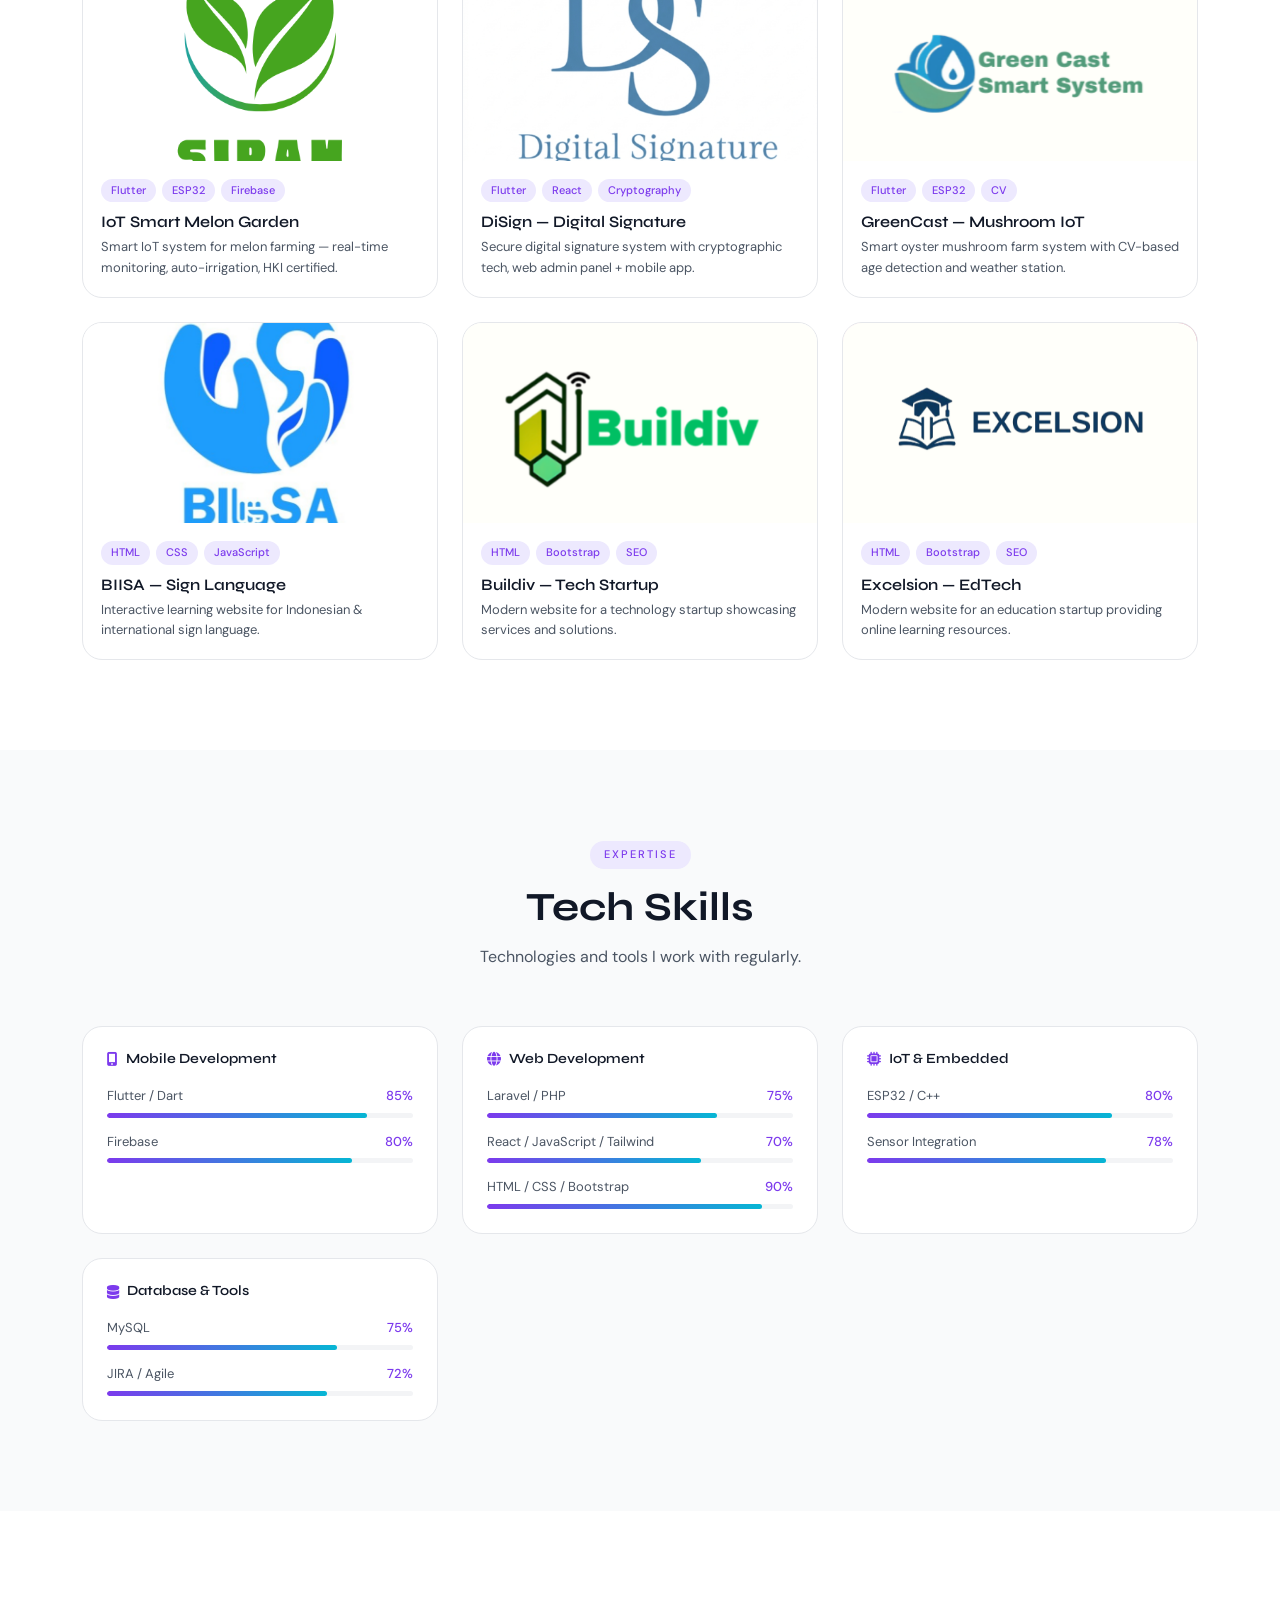
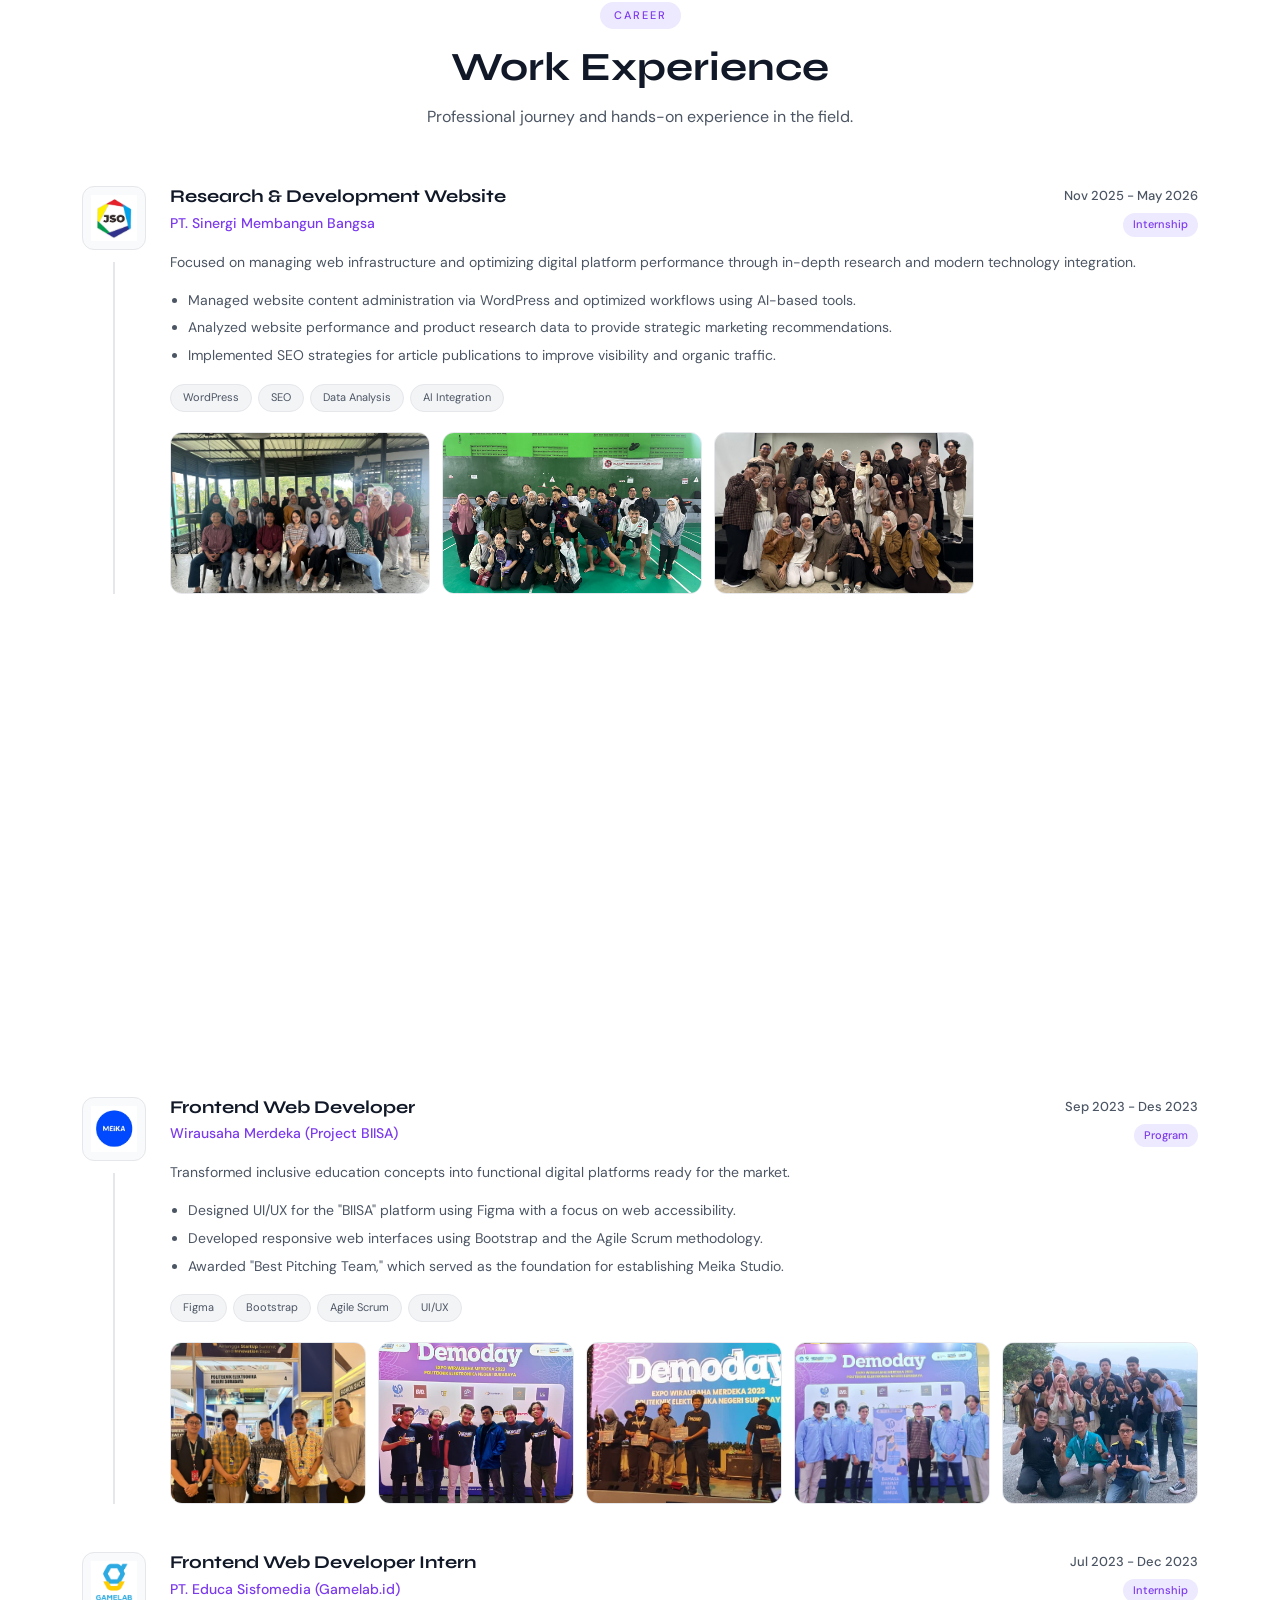
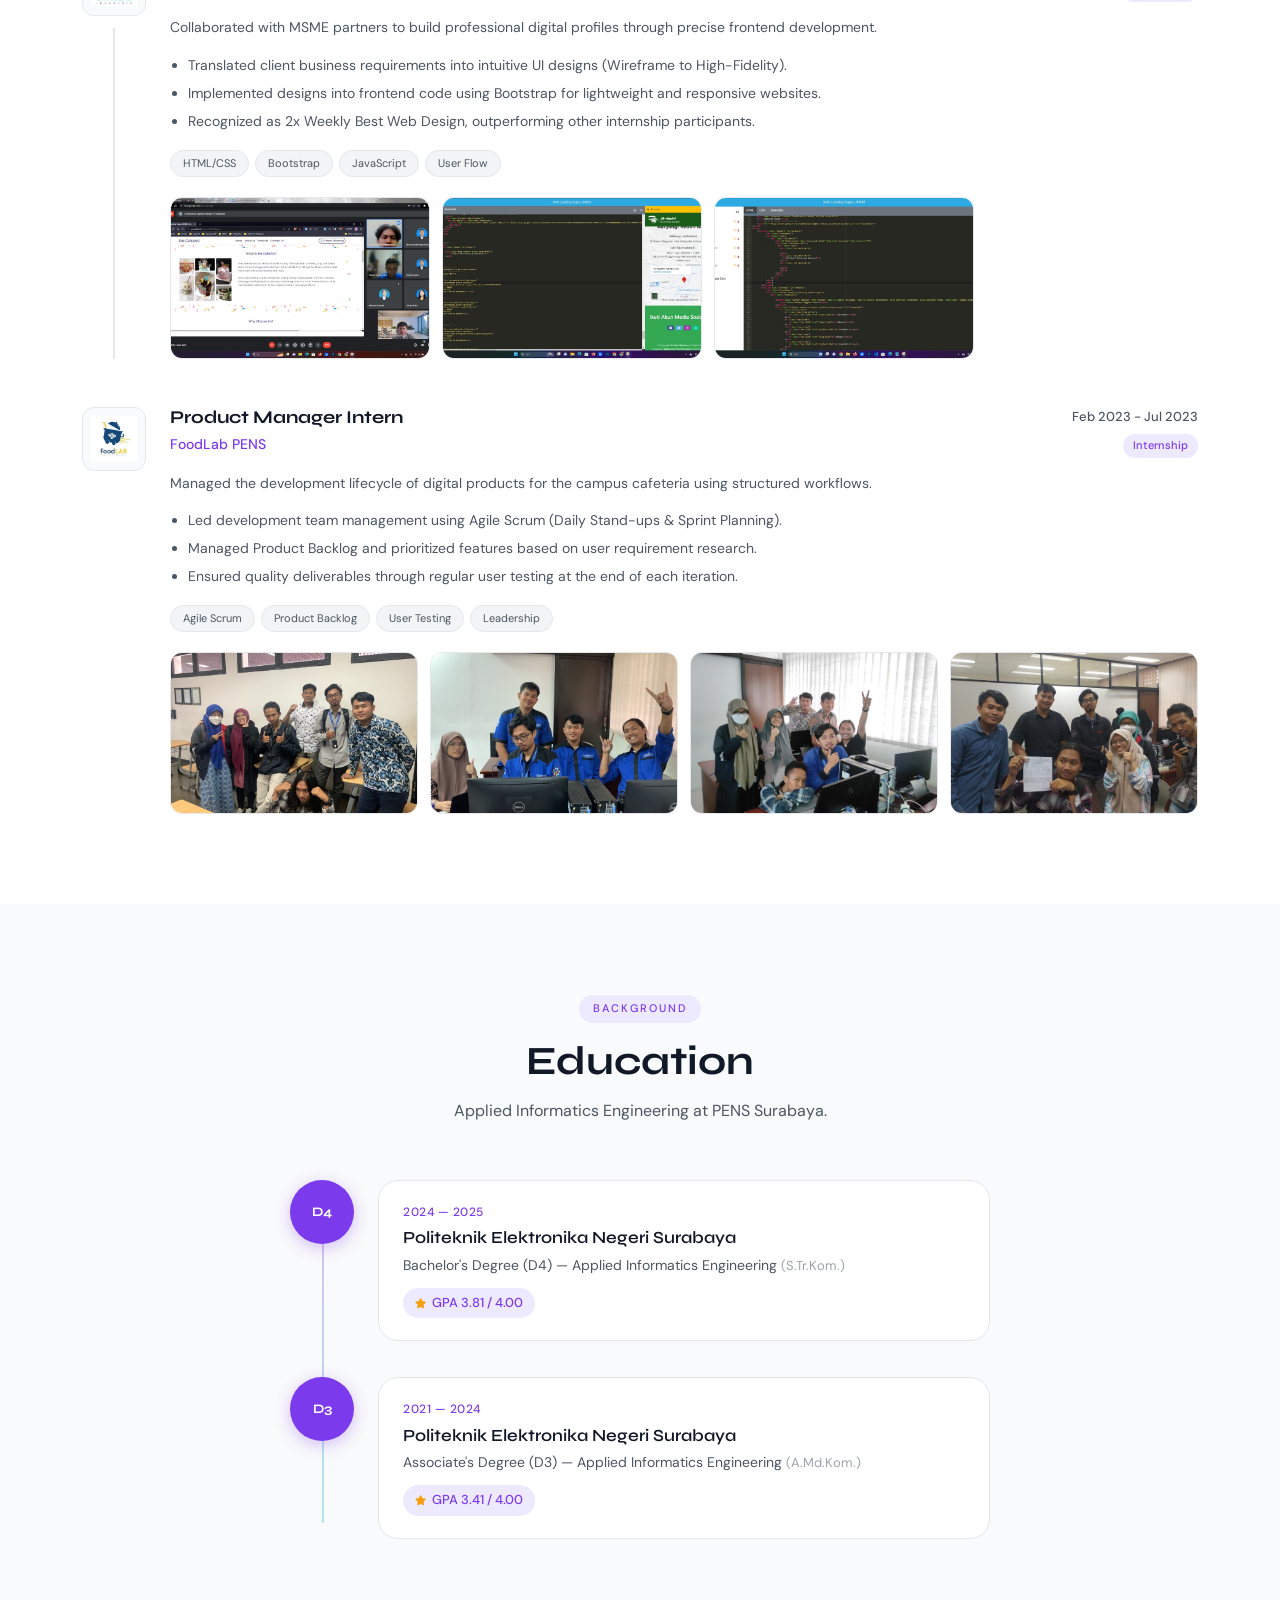
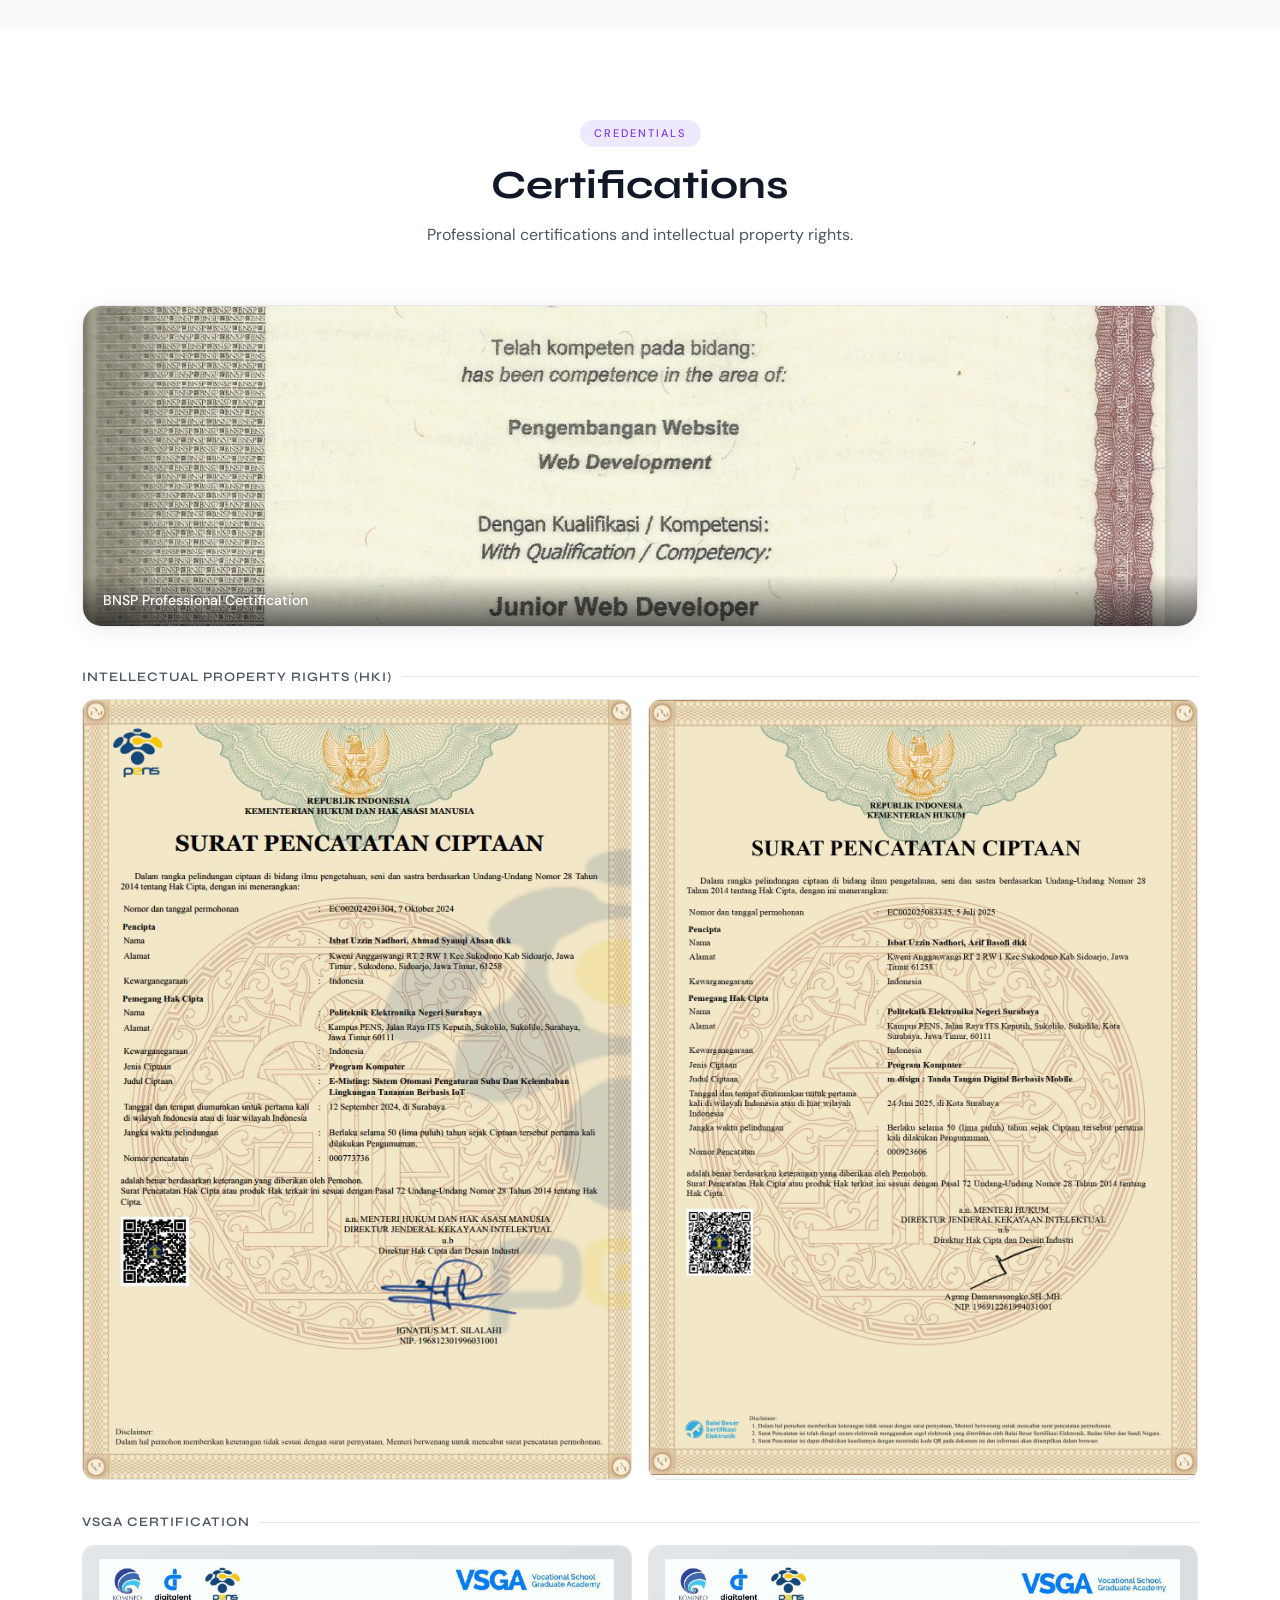
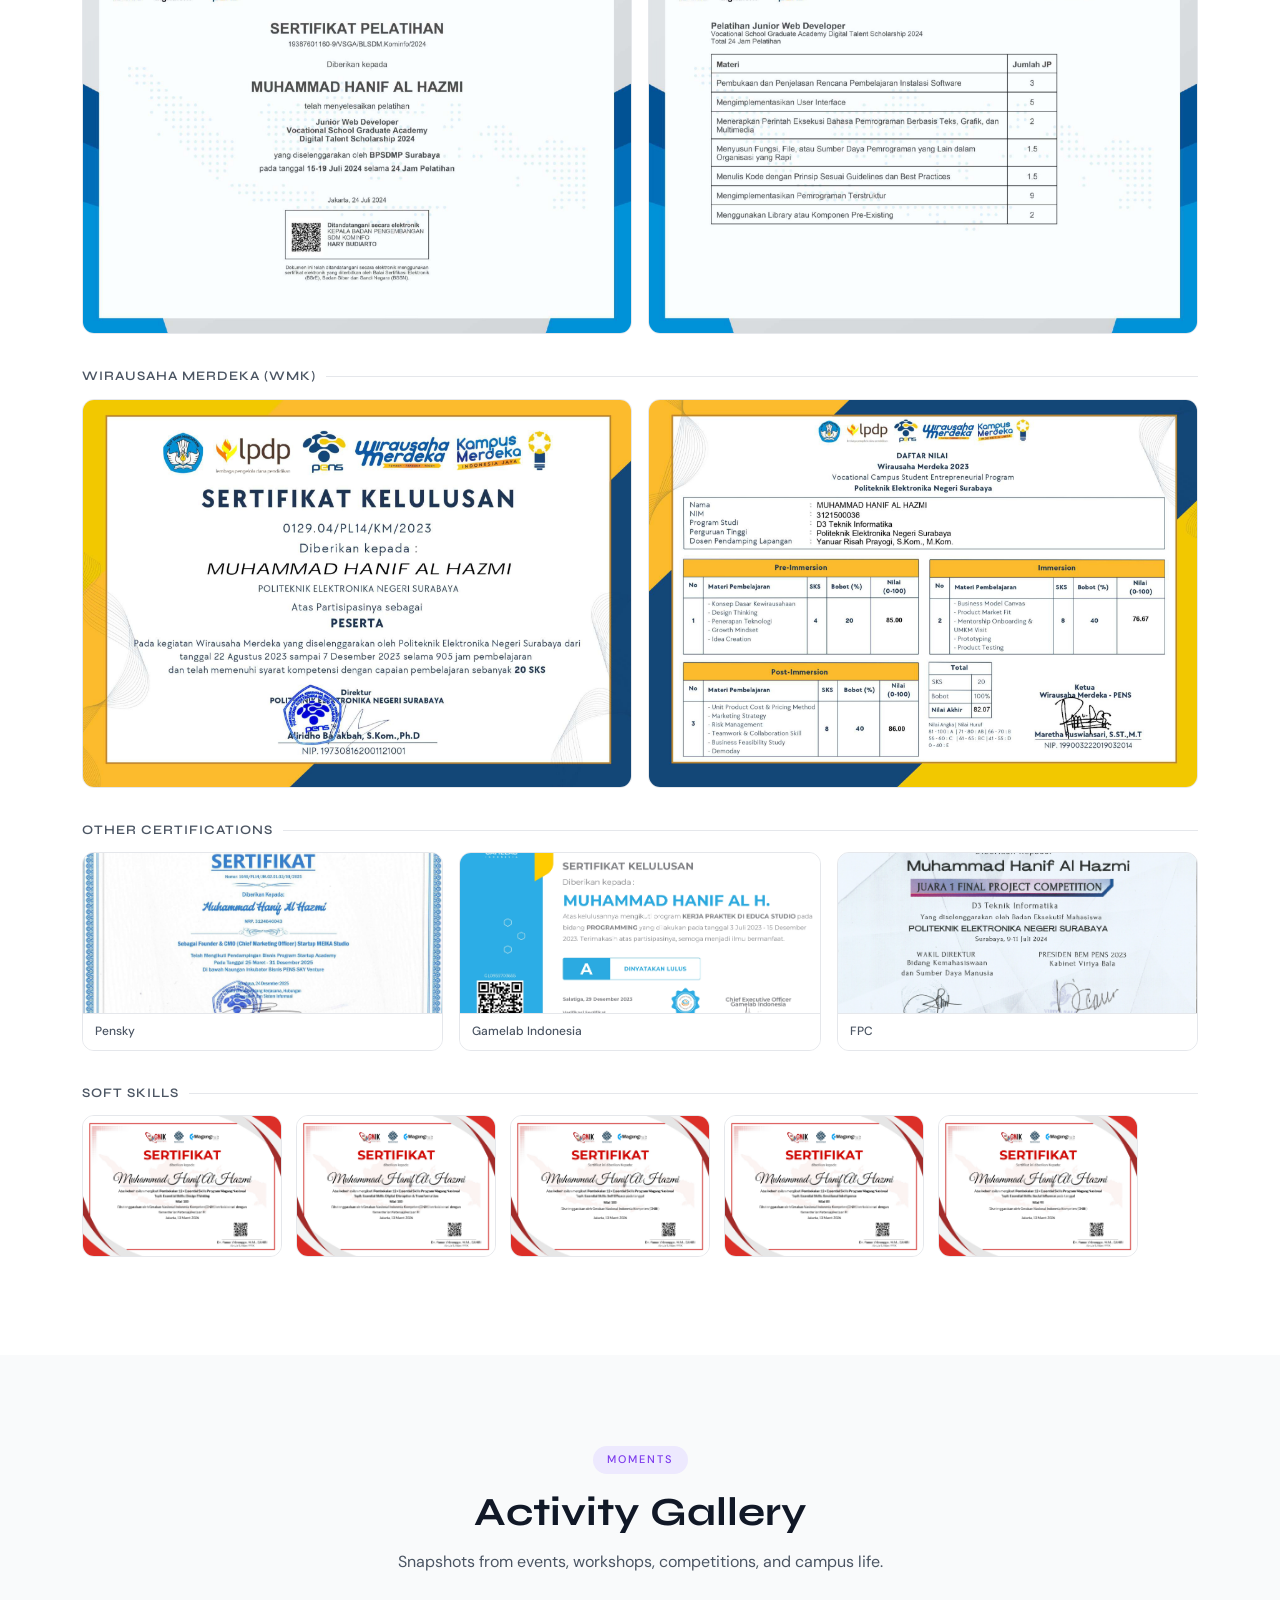
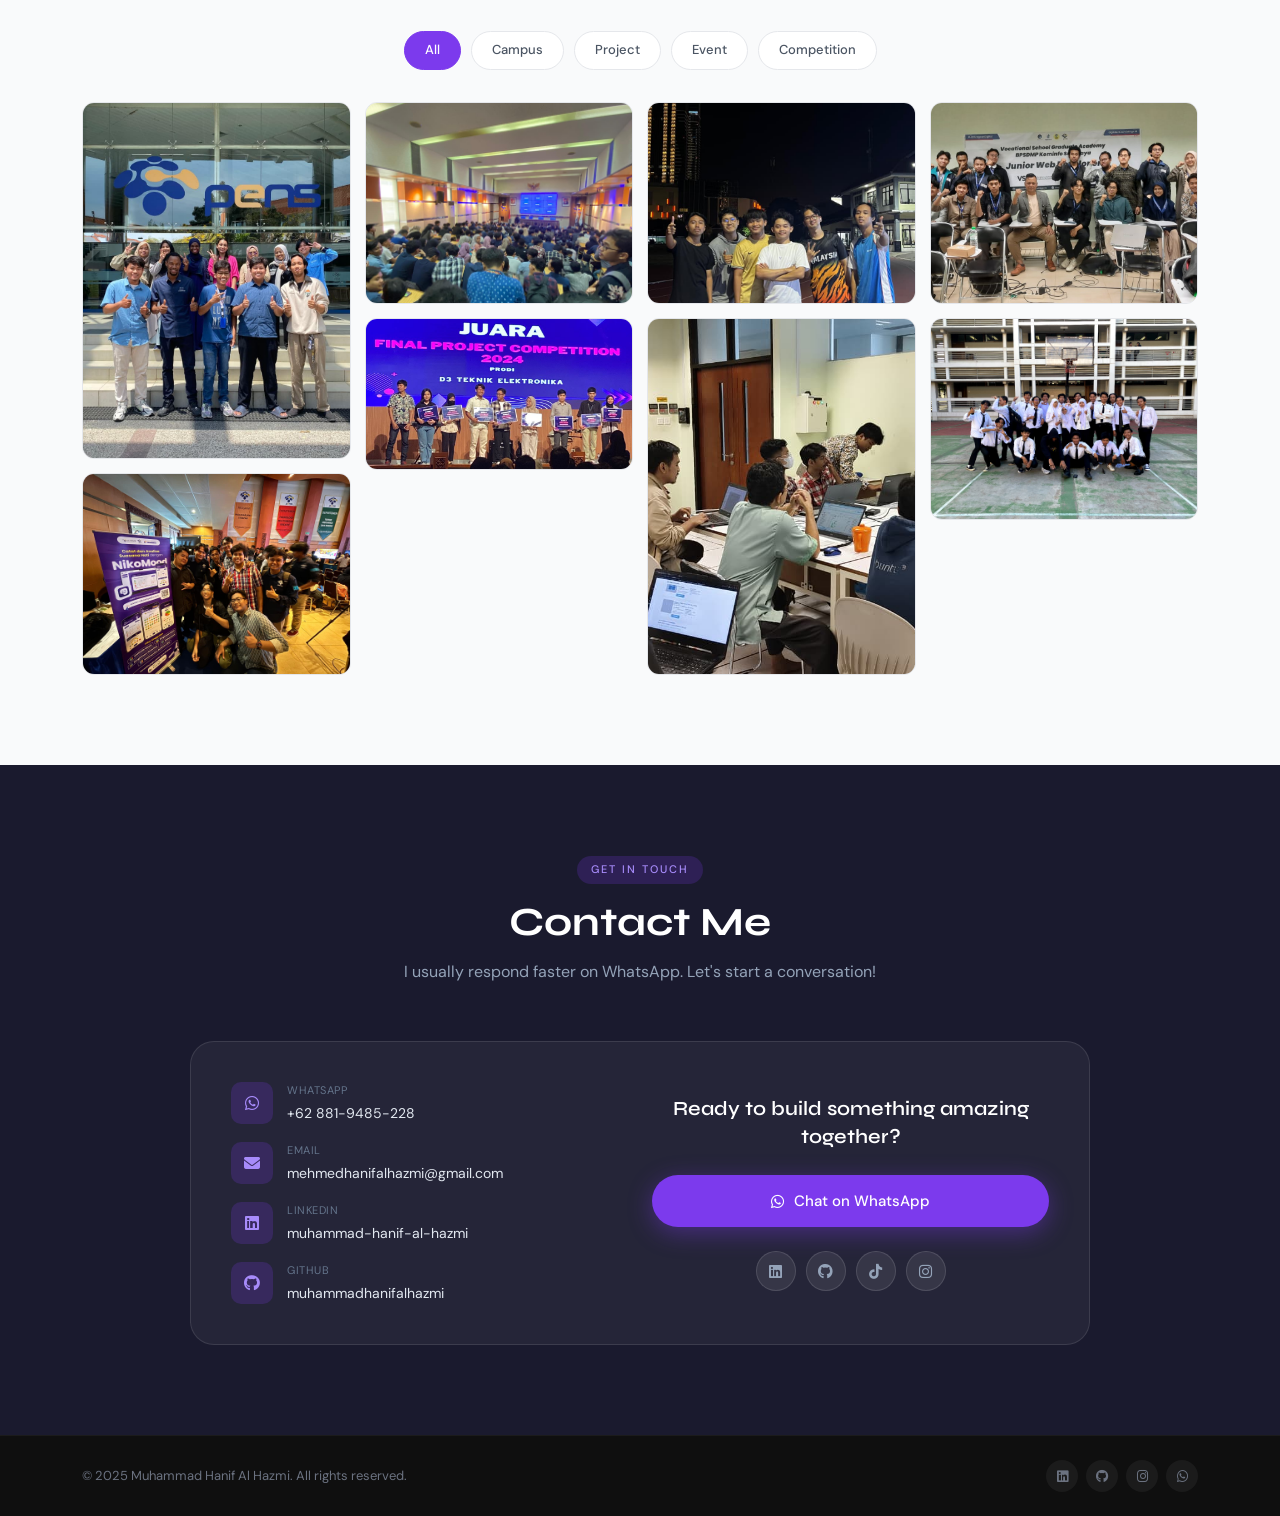
==== commit 1355dd42: "sempurnakan card autopool" ====
--- a/index.html
+++ b/index.html
@@ -120,9 +120,13 @@
                         <div class="pcard-overlay"><span>View Details <i class="fas fa-arrow-right"></i></span></div>
                     </div>
                     <div class="pcard-body">
-                        <div class="pcard-tags"><span class="ptag">Flutter</span><span class="ptag">Laravel</span><span class="ptag">MySQL</span></div>
-                        <h3 class="pcard-title">MasBro Canteen</h3>
-                        <p class="pcard-desc">Online food delivery platform at Canteen PENS — mobile app + web landing page.</p>
+                        <div class="pcard-tags">
+                            <span class="ptag">React.js</span>
+                            <span class="ptag">Tailwind CSS</span>
+                            <span class="ptag">Vite</span>
+                        </div>
+                        <h3 class="pcard-title">AutoPool</h3>
+                        <p class="pcard-desc">Modern used car marketplace platform featuring dynamic catalogs, detailed vehicle specifications, and responsive UI for seamless car buying experience.</p>
                     </div>
                 </div>
                 <div class="pcard" onclick="openModal('portfolio1')">
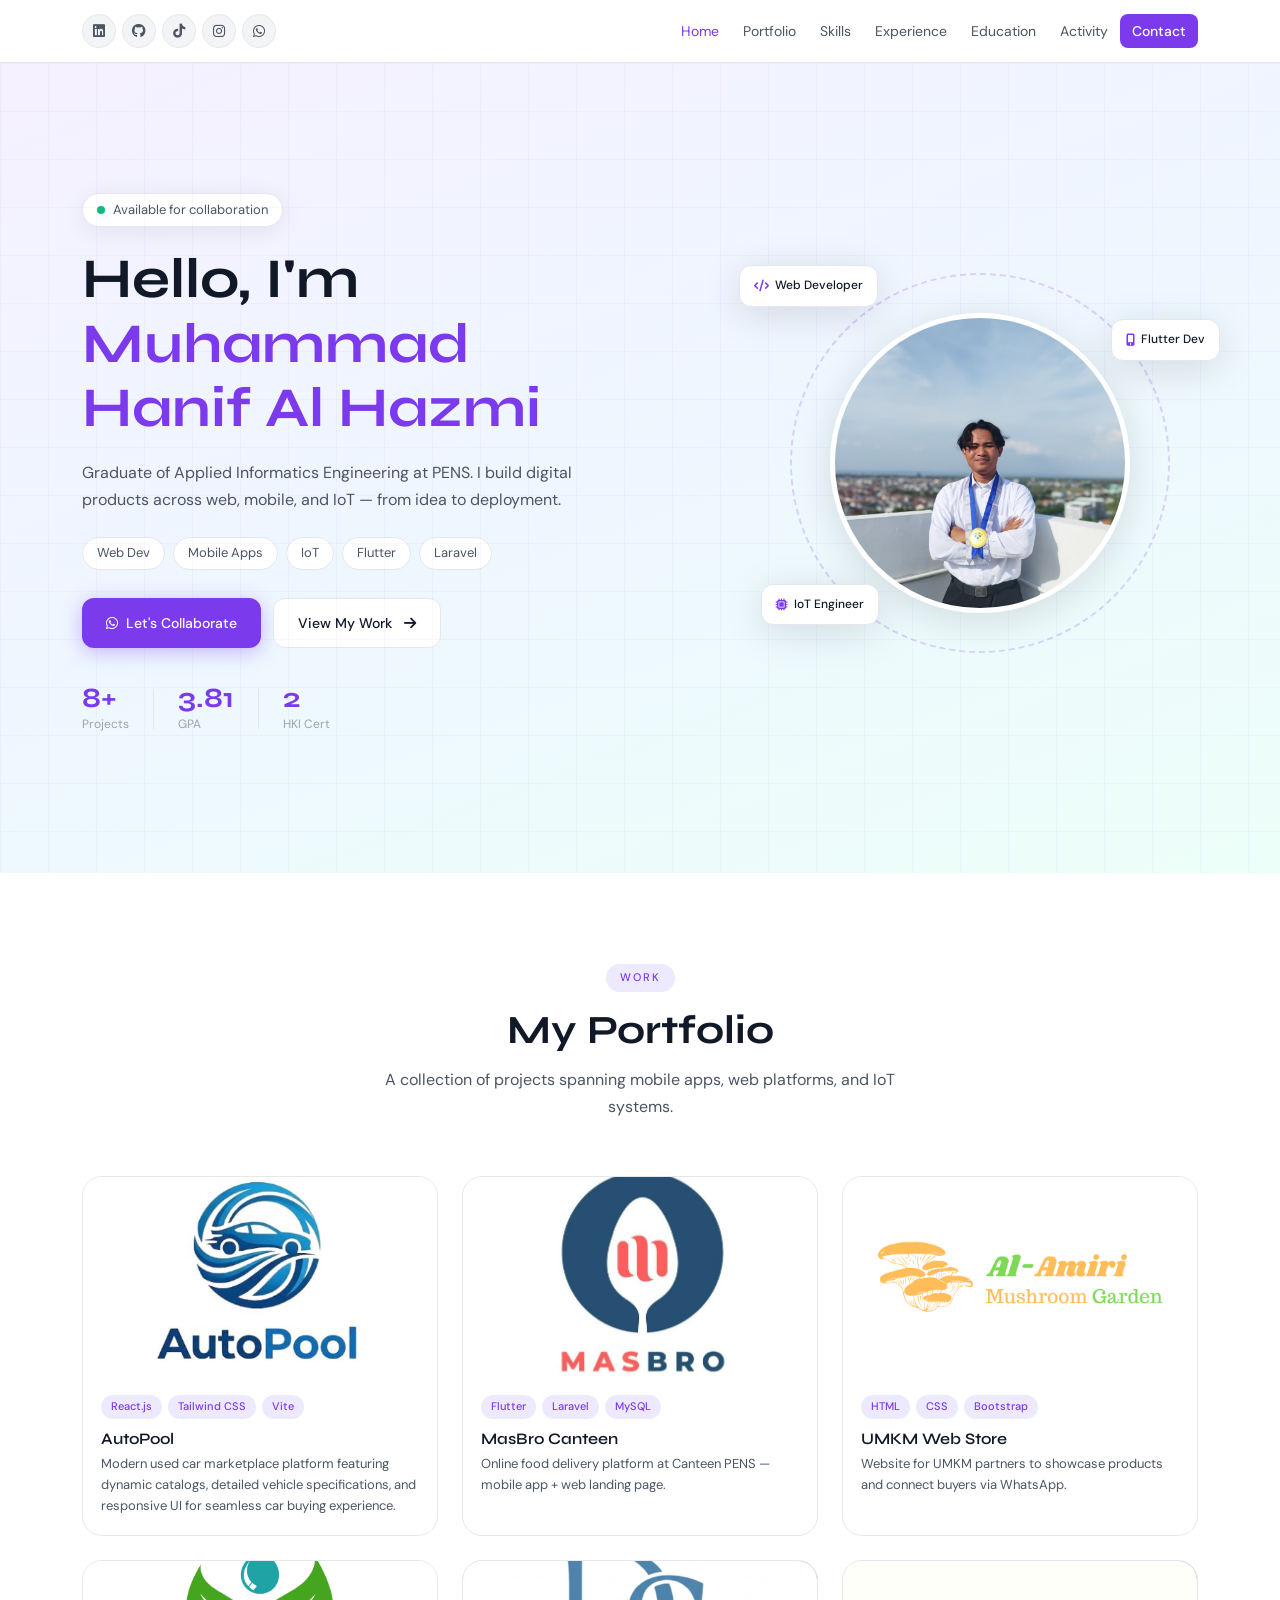
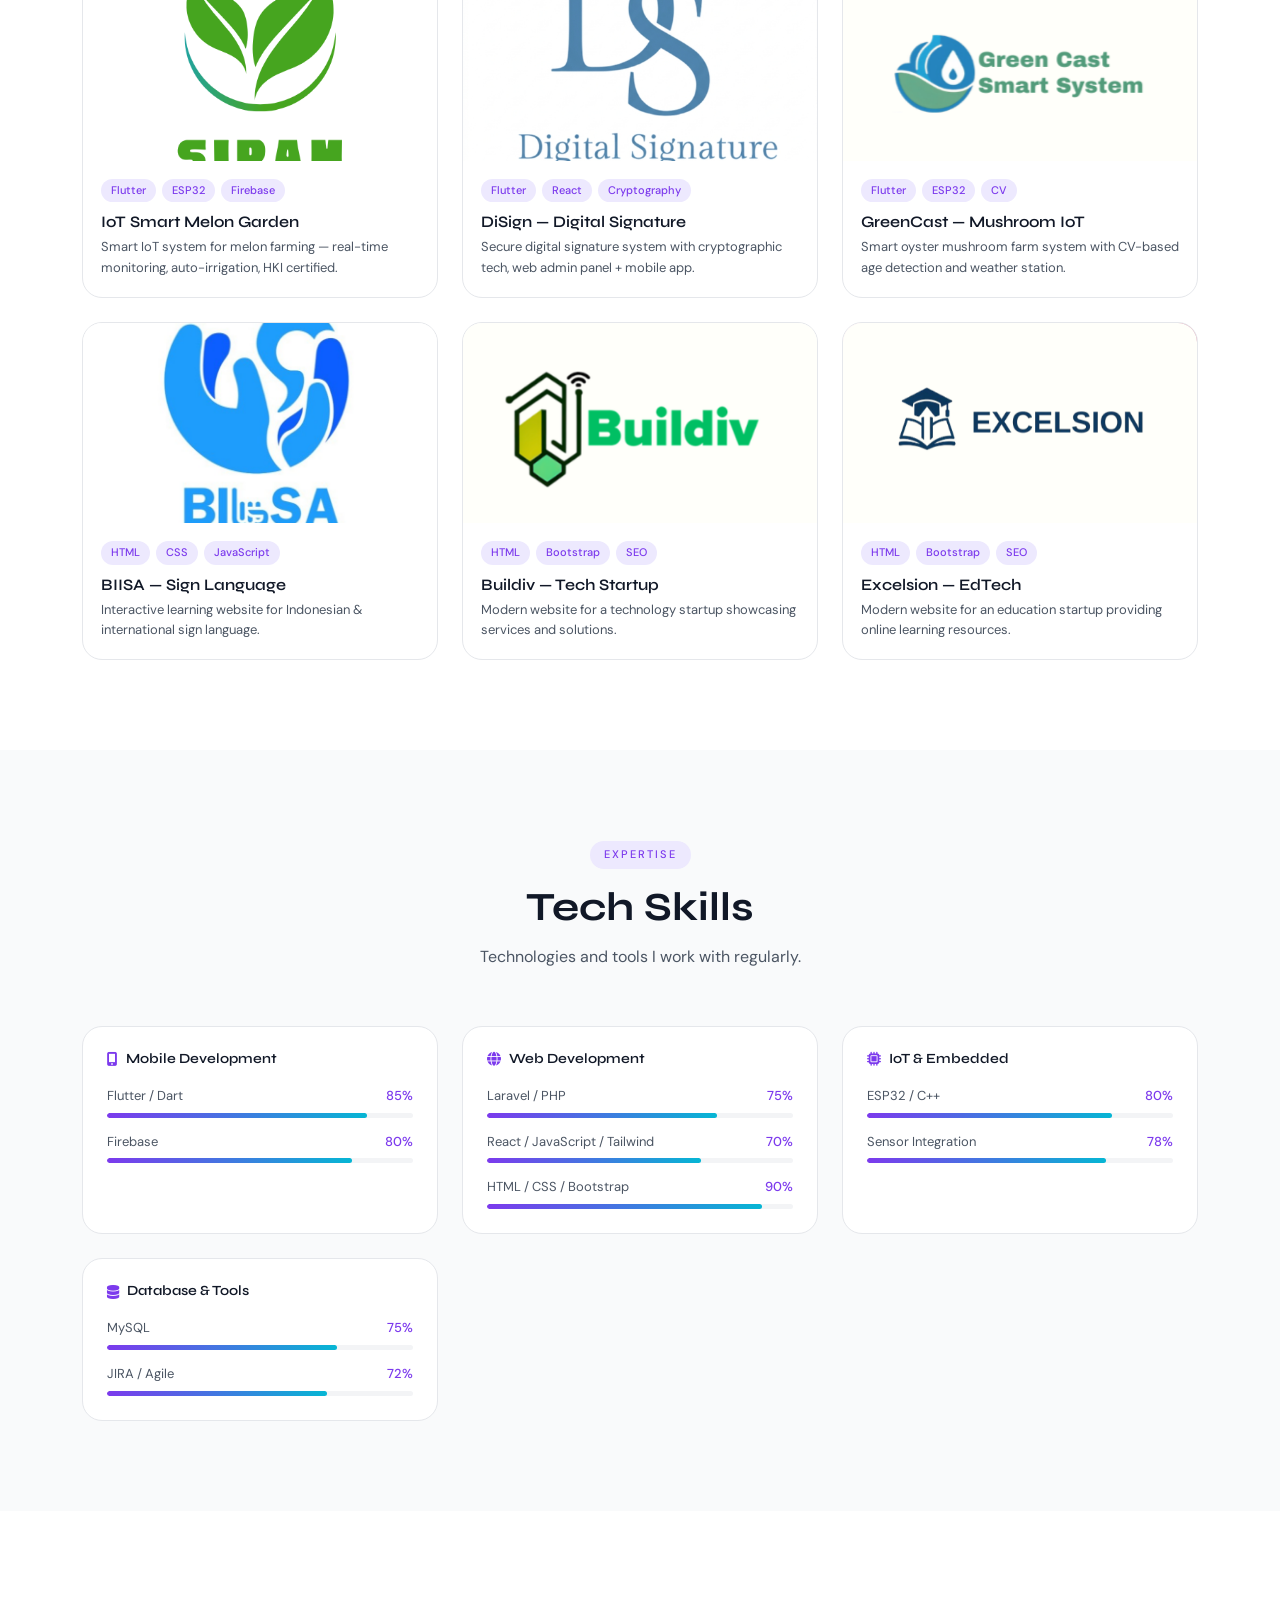
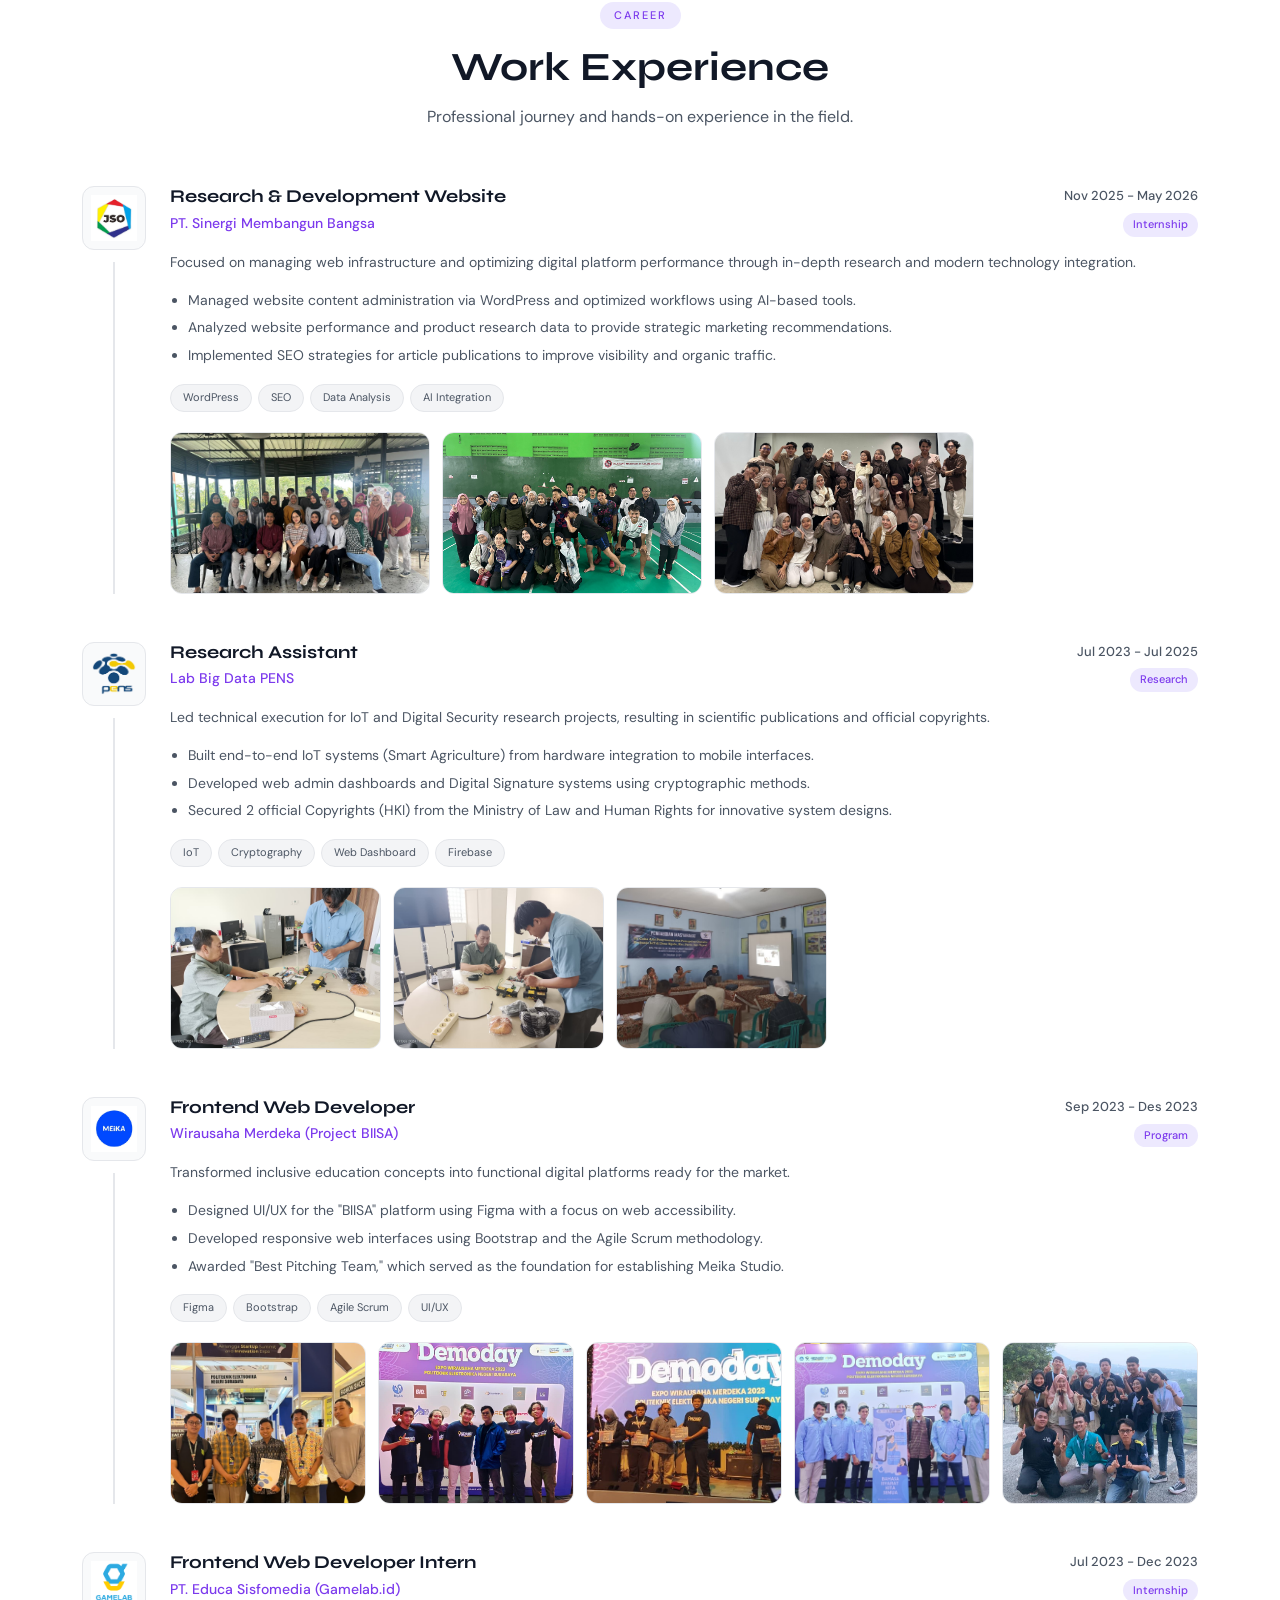
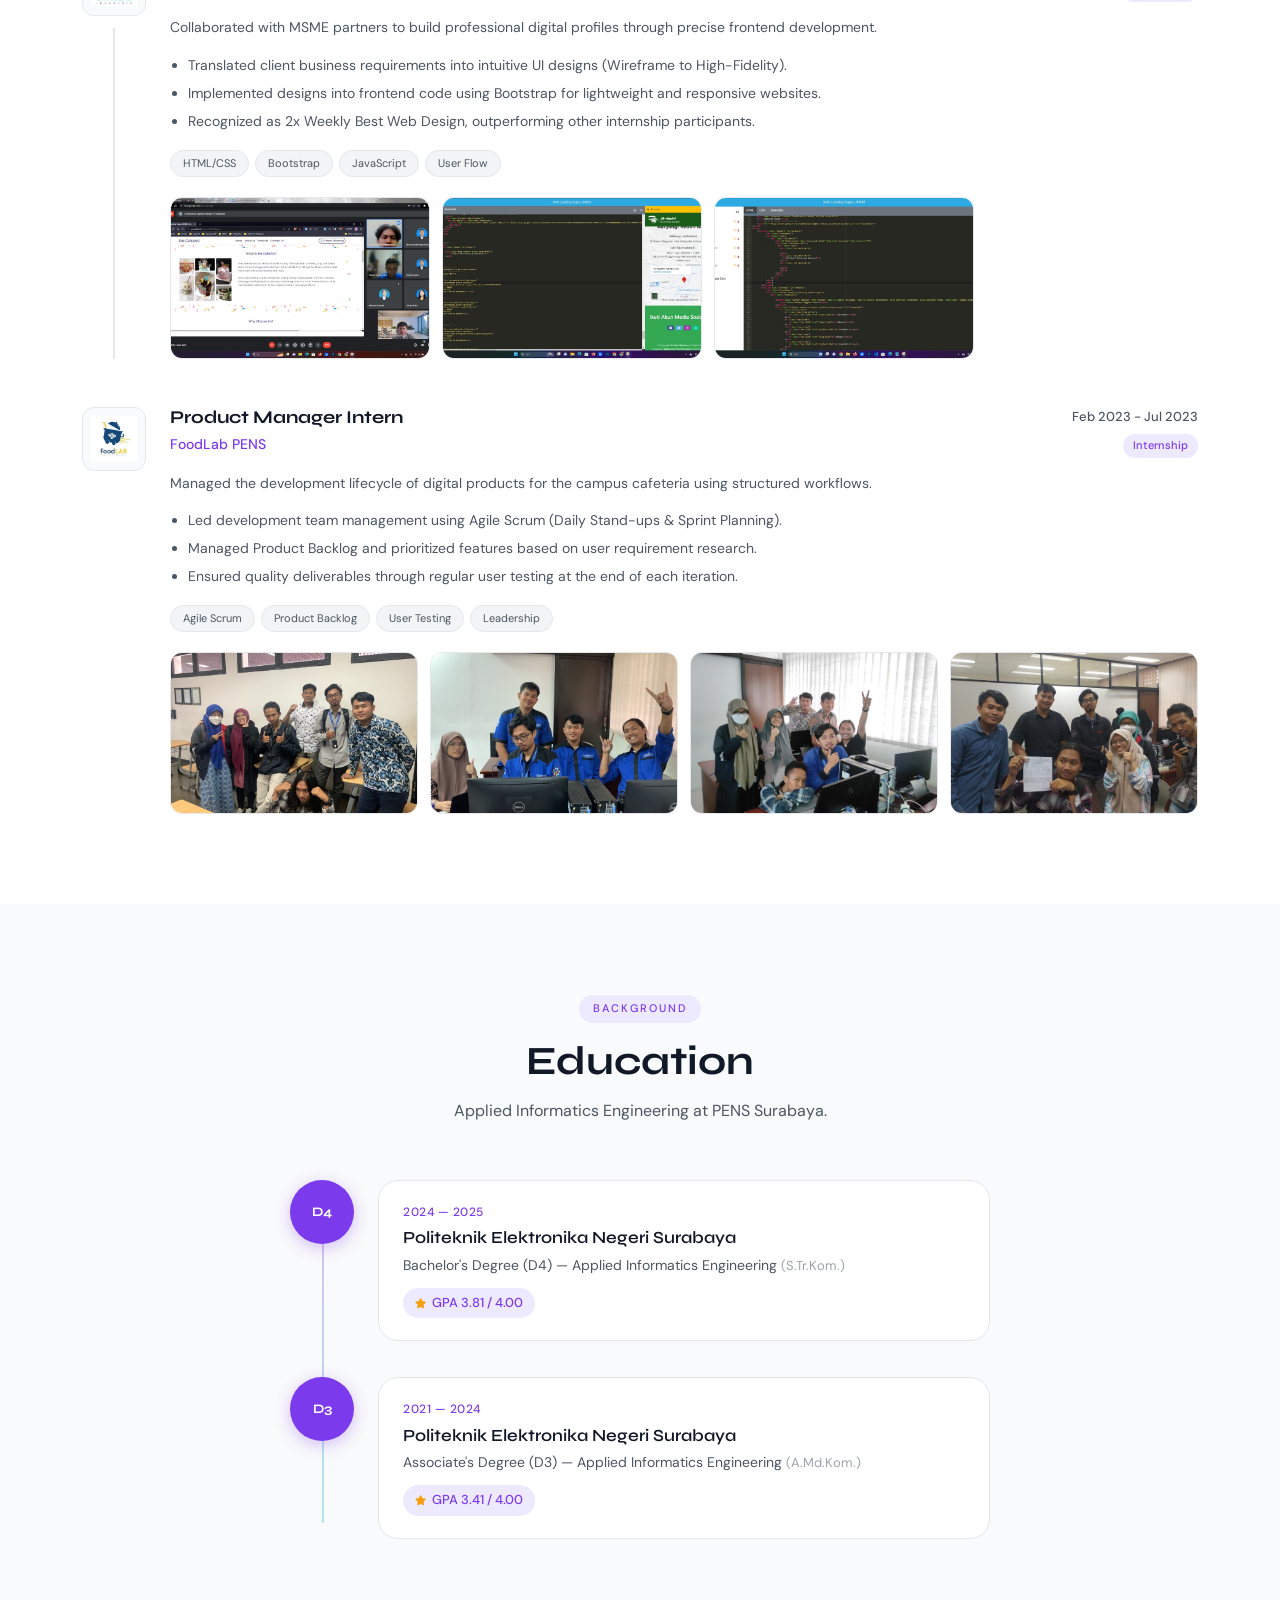
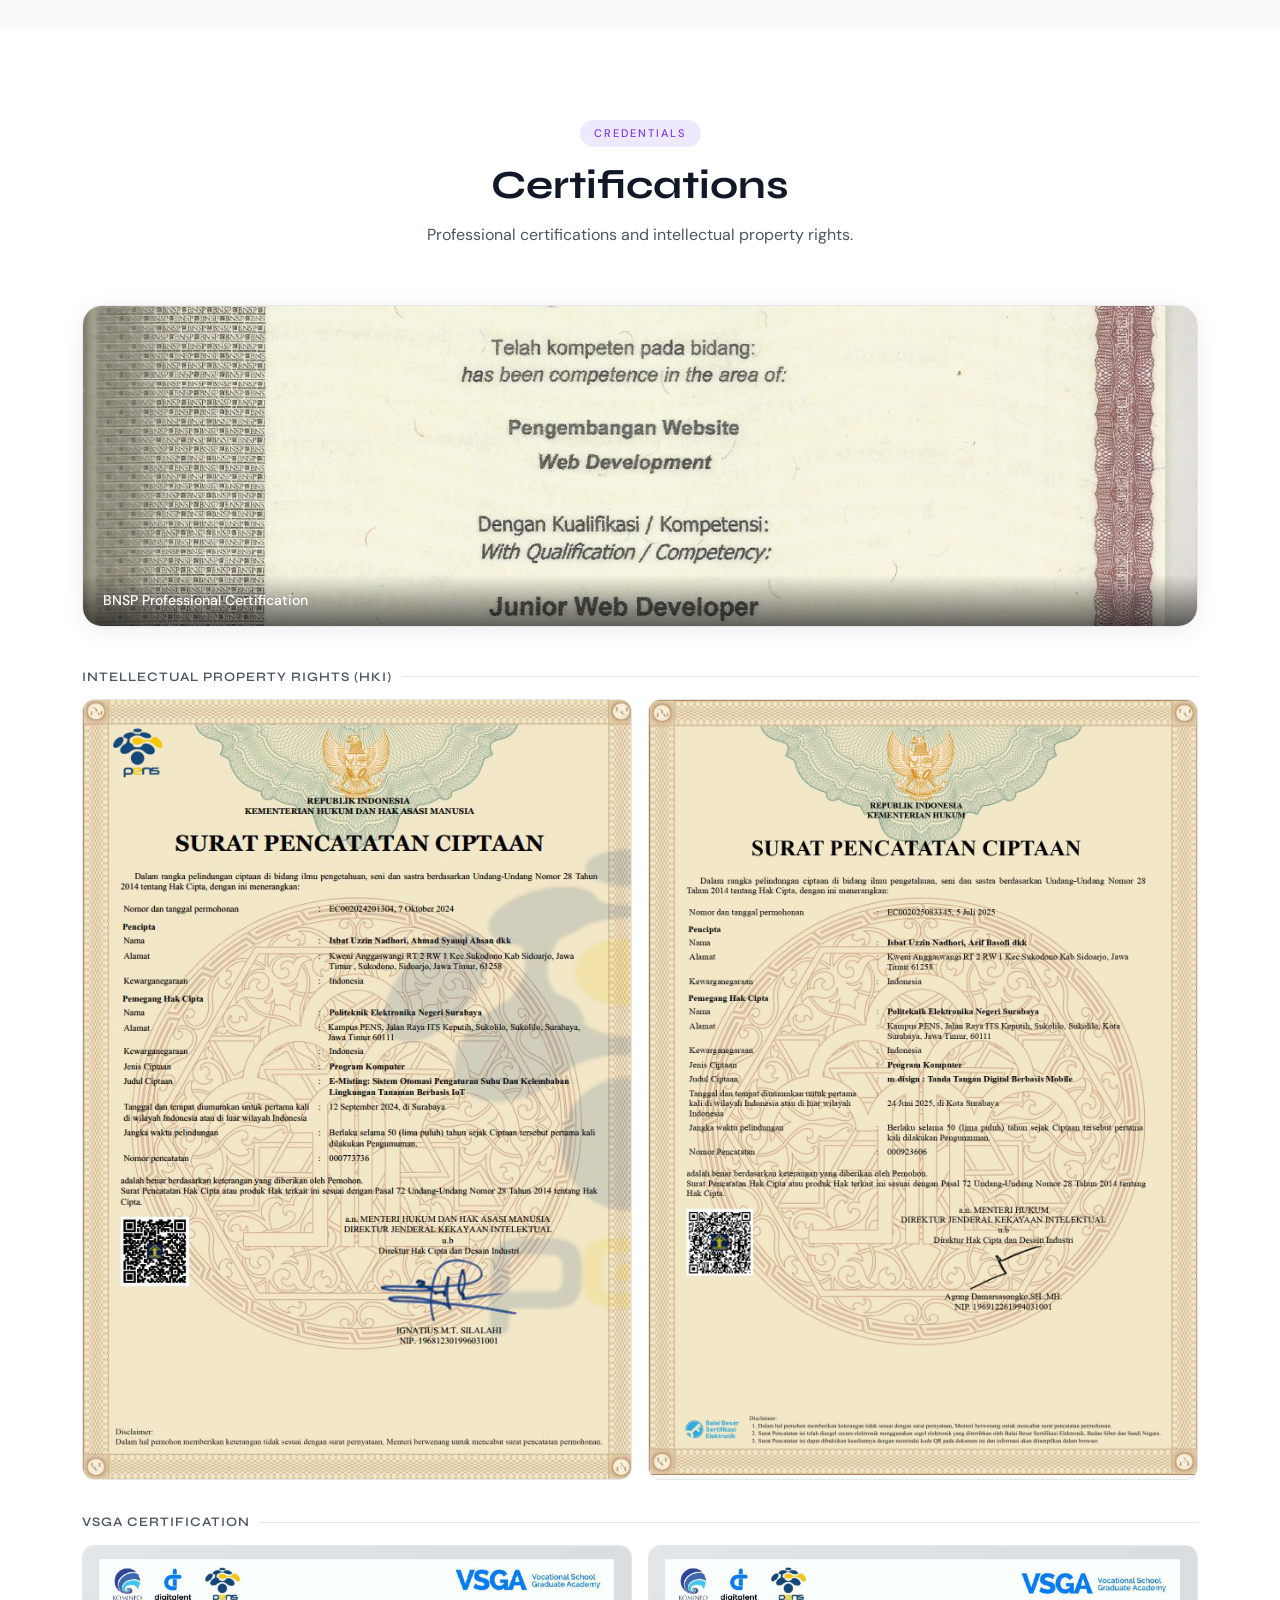
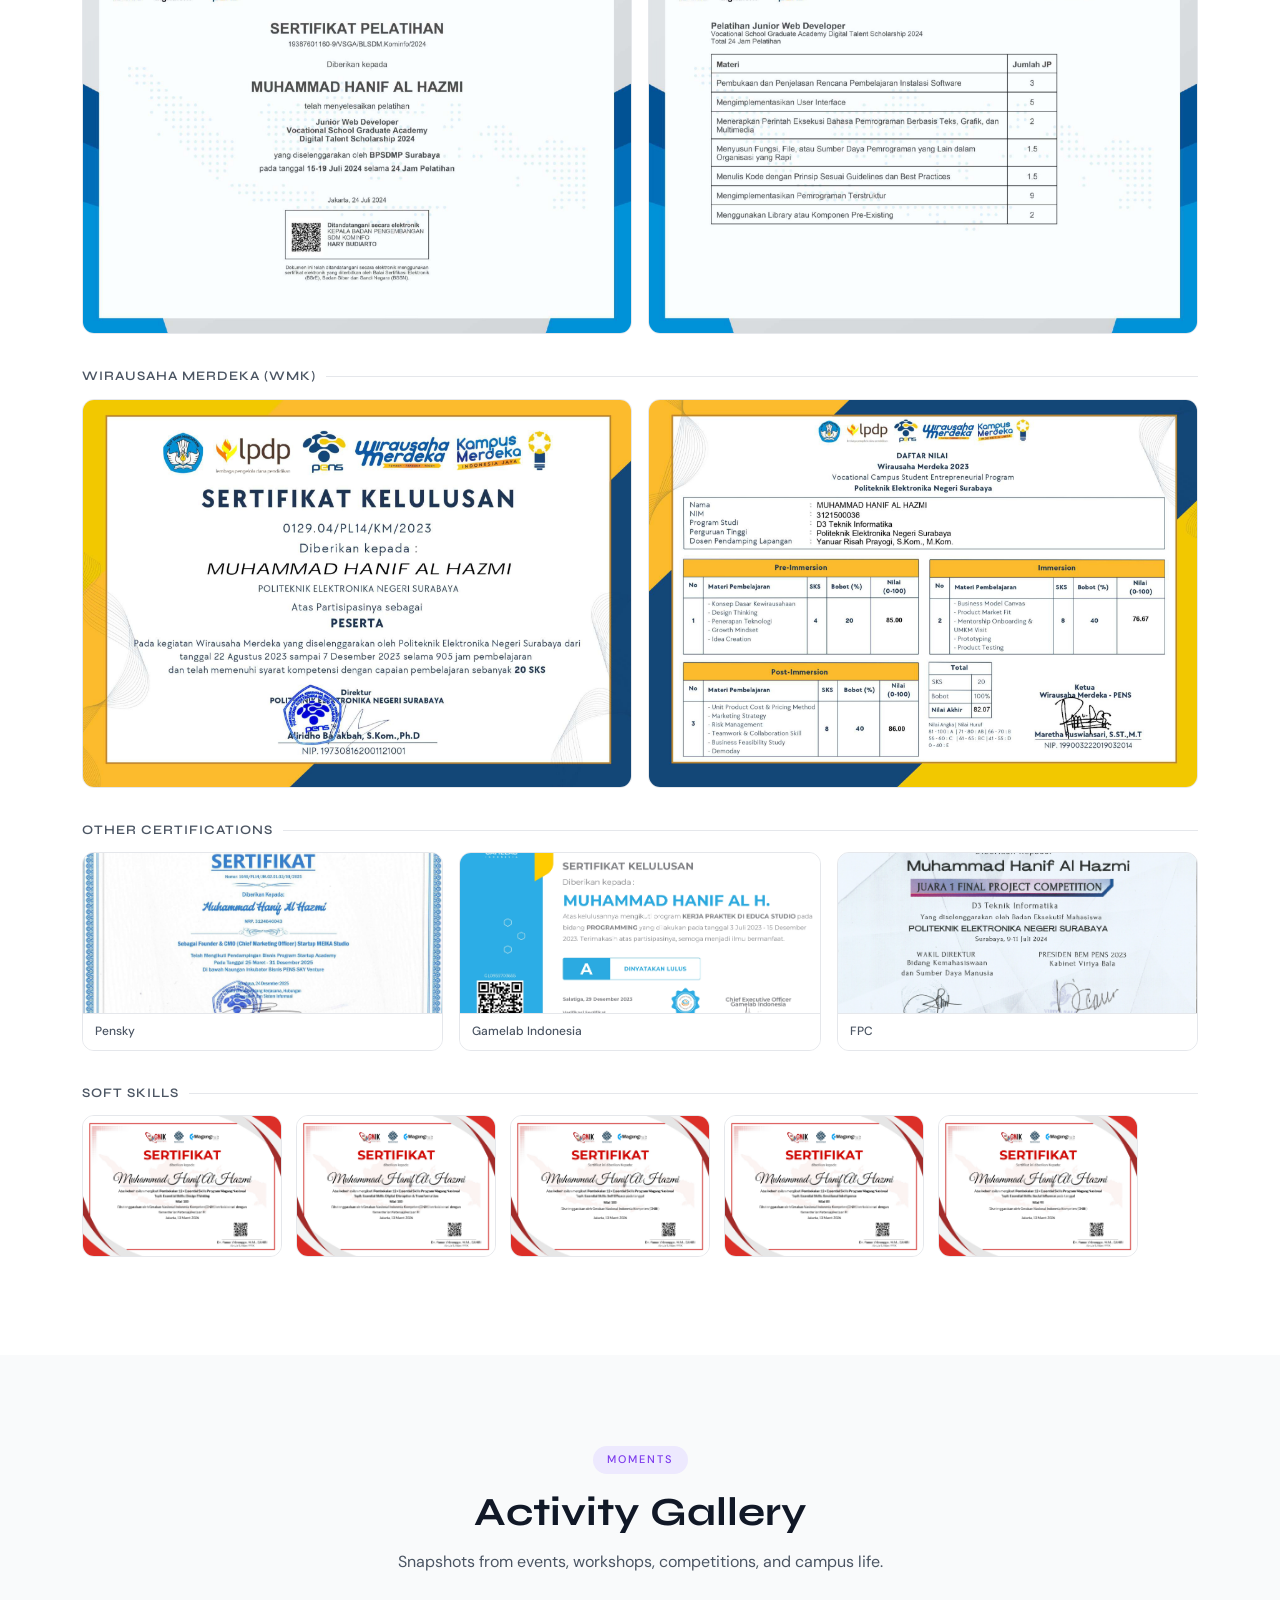
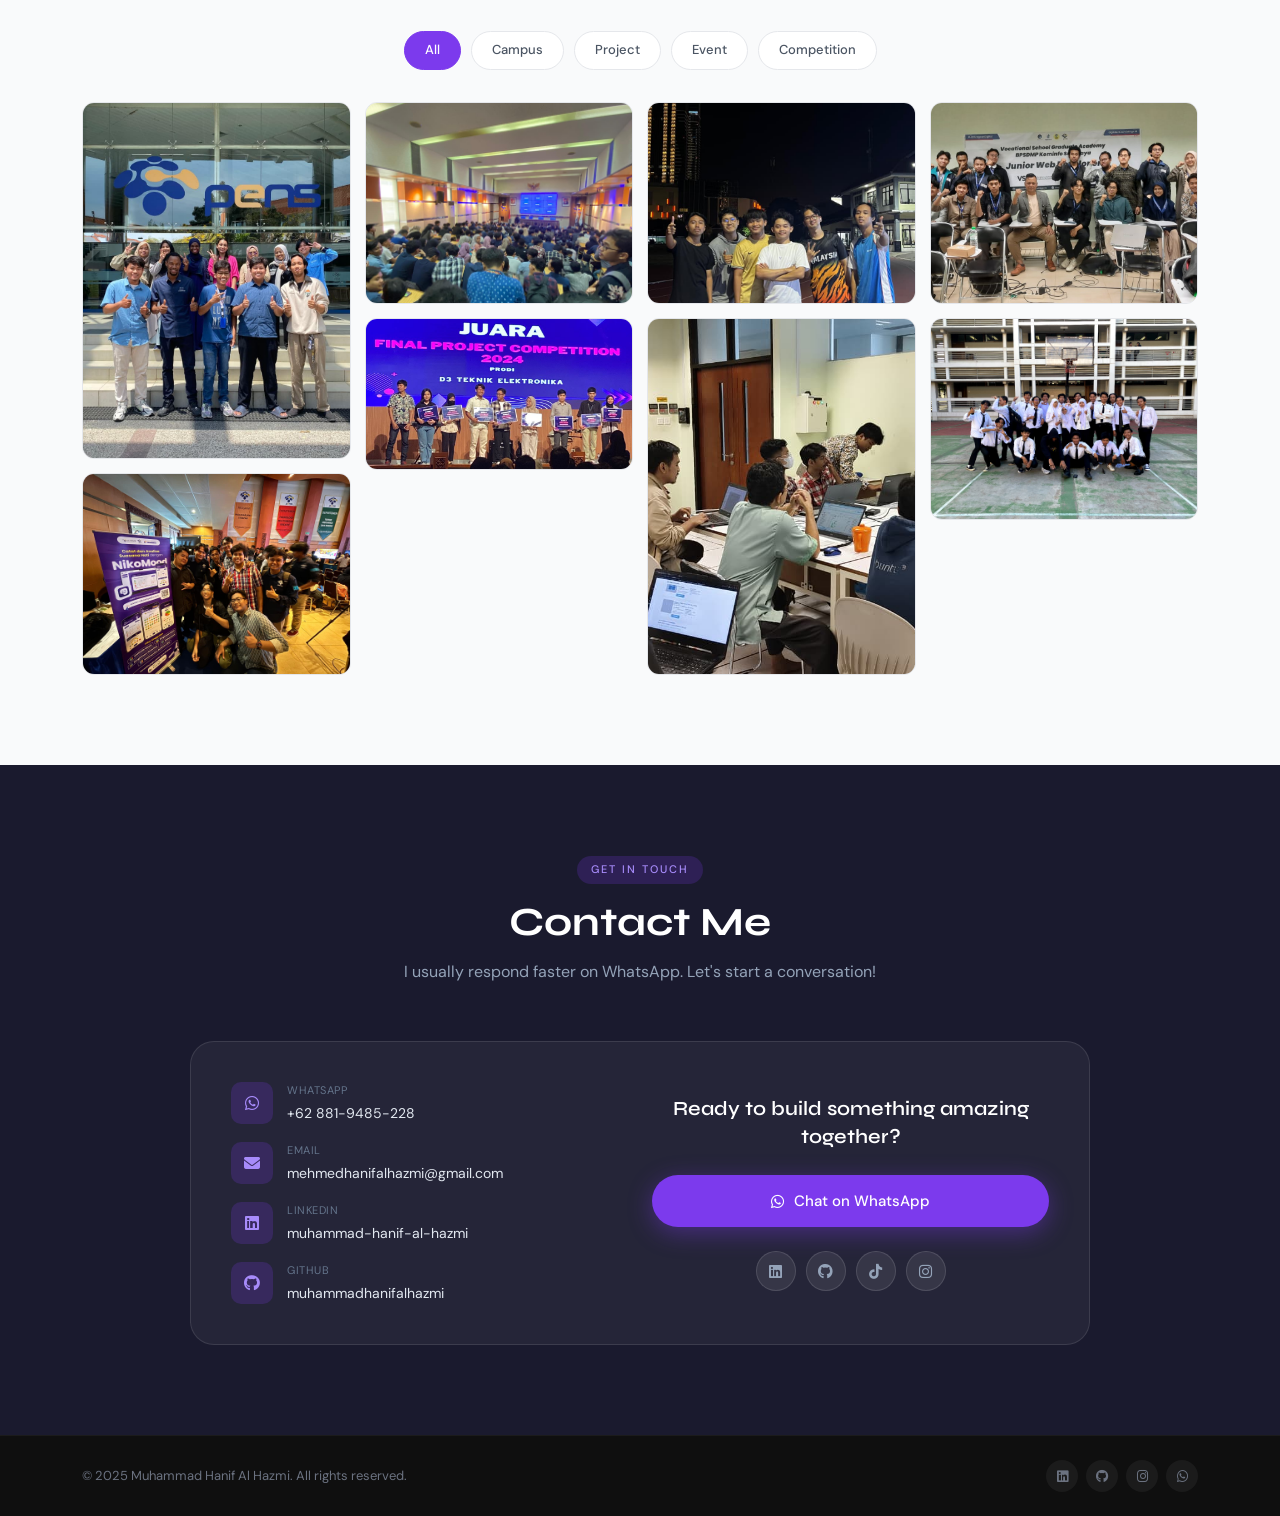
==== commit 318476d9: "nambahin button live website di almas tirami" ====
--- a/index.html
+++ b/index.html
@@ -802,7 +802,7 @@
     <!-- Portfolio Modals -->
     <div id="portfolio1Modal" class="modal"><div class="modal-content"><div class="modal-header"><h2>MasBro Canteen — Online Food Delivery</h2><button class="modal-close" onclick="closeModal('portfolio1')">&times;</button></div><div class="modal-body"><div class="modal-role-badge"><i class="fas fa-user-tie"></i> Role: Project Manager</div><p class="modal-section-label">Mobile App</p><img src="images/masbro1.jpg" alt="MasBro Mobile"><p class="modal-section-label">Web Landing Page</p><img src="images/masbro2.jpg" alt="MasBro Web"><h3>Project Overview</h3><p>The platform consists of a web landing page and a mobile app, with user categories: buyers and sellers.</p><h3>Key Features</h3><ul class="modal-list"><li>Displaying the food and beverage menu</li><li>Order food directly from the system</li><li>Payment gateway for purchases</li><li>Delivery to the user's location</li></ul><h3>Technologies Used</h3><div class="tech-stack"><span class="tech-badge">Flutter</span><span class="tech-badge">Laravel</span><span class="tech-badge">MySQL</span><span class="tech-badge">Agile / JIRA</span></div><div class="modal-link"><a href="https://github.com/orgs/Project-Aplikasi-Antrean-Kantin/repositories" target="_blank"><i class="fab fa-github"></i> View on GitHub</a></div></div></div></div>
 
-    <div id="portfolio2Modal" class="modal"><div class="modal-content"><div class="modal-header"><h2>UMKM Web Store</h2><button class="modal-close" onclick="closeModal('portfolio2')">&times;</button></div><div class="modal-body"><div class="modal-role-badge"><i class="fas fa-code"></i> Role: Front-End Developer (Internship @ Gamelab)</div><p class="modal-section-label">Product Showcase</p><img src="images/umkm1.jpg" alt="UMKM Products"><p class="modal-section-label">Easy Order — Direct to WhatsApp</p><img src="images/umkm2.jpg" alt="UMKM Order"><h3>Project Overview</h3><p>Main task during internship at Gamelab Indonesia. Helps increase UMKM sales through a web showcase.</p><h3>Technologies Used</h3><div class="tech-stack"><span class="tech-badge">Bootstrap</span><span class="tech-badge">HTML</span><span class="tech-badge">CSS</span><span class="tech-badge">JavaScript</span></div><div class="modal-link"><a href="https://github.com/muhammadhanifalhazmi/Website-UMKM-Al-Amiri-Mushroom-Garden" target="_blank"><i class="fab fa-github"></i> View on GitHub</a></div></div></div></div>
+    <div id="portfolio2Modal" class="modal"><div class="modal-content"><div class="modal-header"><h2>UMKM Web Store</h2><button class="modal-close" onclick="closeModal('portfolio2')">&times;</button></div><div class="modal-body"><div class="modal-role-badge"><i class="fas fa-code"></i> Role: Front-End Developer (Internship @ Gamelab)</div><p class="modal-section-label">Product Showcase</p><img src="images/umkm1.jpg" alt="UMKM Products"><p class="modal-section-label">Easy Order — Direct to WhatsApp</p><img src="images/umkm2.jpg" alt="UMKM Order"><h3>Project Overview</h3><p>Main task during internship at Gamelab Indonesia. Helps increase UMKM sales through a web showcase.</p><h3>Technologies Used</h3><div class="tech-stack"><span class="tech-badge">Bootstrap</span><span class="tech-badge">HTML</span><span class="tech-badge">CSS</span><span class="tech-badge">JavaScript</span></div><div class="modal-link"><a href="https://github.com/muhammadhanifalhazmi/Website-UMKM-Al-Amiri-Mushroom-Garden" target="_blank"><i class="fab fa-github"></i> View on GitHub</a>&nbsp;&nbsp;<a href="https://almas-tirami.vercel.app/" target="_blank" style="background: #2563eb; color: white; border: none;"><i class="fas fa-external-link-alt"></i> Visit Live Website</a></div></div></div></div>
 
     <div id="portfolio3Modal" class="modal"><div class="modal-content"><div class="modal-header"><h2>IoT Smart System — Melon Garden</h2><button class="modal-close" onclick="closeModal('portfolio3')">&times;</button></div><div class="modal-body"><div class="modal-role-badge"><i class="fas fa-certificate"></i> HKI Certified Research Project</div><p class="modal-section-label">Mobile App & System Diagram</p><img src="images/siram1.jpg" alt="Siram App"><p class="modal-section-label">Hardware & Realtime Database</p><img src="images/siram2.jpg" alt="Siram Hardware"><h3>Project Overview</h3><p>Smart IoT system for melon farming with Firebase, Weather API, mobile app. HKI certified.</p><h3>Technologies Used</h3><div class="tech-stack"><span class="tech-badge">Flutter</span><span class="tech-badge">Firebase</span><span class="tech-badge">Weather API</span><span class="tech-badge">ESP32</span><span class="tech-badge">C/C++</span></div><div class="modal-link"><a href="https://github.com/muhammadhanifalhazmi/aplikasi-siram-code-for-android" target="_blank"><i class="fab fa-github"></i> View on GitHub</a></div></div></div></div>
 
@@ -816,7 +816,7 @@
 
     <div id="portfolio8Modal" class="modal"><div class="modal-content"><div class="modal-header"><h2>Excelsion — EdTech Startup Website</h2><button class="modal-close" onclick="closeModal('portfolio8')">&times;</button></div><div class="modal-body"><p class="modal-section-label">Home Page</p><img src="images/excelsion1.jpg" alt="Excelsion Home"><p class="modal-section-label">Other Content</p><img src="images/excelsion2.jpg" alt="Excelsion Content"><h3>Project Overview</h3><p>Modern website for an education startup providing online learning resources.</p><h3>Technologies Used</h3><div class="tech-stack"><span class="tech-badge">HTML</span><span class="tech-badge">CSS</span><span class="tech-badge">JavaScript</span><span class="tech-badge">Bootstrap</span></div><div class="modal-link"><a href="https://github.com/muhammadhanifalhazmi/Website-Landing-Page-Excelsion" target="_blank"><i class="fab fa-github"></i> View on GitHub</a></div></div></div></div>
 
-    <div id="portfolio9Modal" class="modal"><div class="modal-content"><div class="modal-header"><h2>Autopool — Used Car Marketplace Platform</h2><button class="modal-close" onclick="closeModal('portfolio9')">&times;</button></div><div class="modal-body"><p class="modal-section-label">Home Page</p><img src="images/autopool-homepage.png" alt="Autopool Catalog"><p class="modal-section-label">Catalog & Search Page</p><img src="images/autopool-catalog.png" alt="Autopool Catalog"><p class="modal-section-label">Vehicle Detail & Specifications</p><img src="images/autopool-detail.png" alt="Autopool Detail"><h3>Project Overview</h3><p>Autopool is a modern used car marketplace platform designed to make it easy for users to search for and view vehicle details transparently. The platform features a dynamic catalog, a vehicle filtering system, and detailed pages that provide complete specifications—from transmission type to vehicle location.</p><h3>Key Features</h3><ul style="list-style-type: disc; margin-left: 20px; font-size: 0.9rem; color: #4b5563; margin-bottom: 15px;"><li>Dynamic Vehicle Catalog with sorting and filtering.</li><li>Comprehensive Vehicle Details (Engine, Mileage, Fuel type, etc.).</li><li>Responsive UI/UX optimized for mobile and desktop browsing.</li><li>Integrated Booking & Contact system for potential buyers.</li></ul><h3>Technologies Used</h3><div class="tech-stack"><span class="tech-badge">React.js</span><span class="tech-badge">React Router</span><span class="tech-badge">Tailwind CSS</span><span class="tech-badge">Vite</span><span class="tech-badge">JavaScript (ES6+)</span></div><div class="modal-link"><a href="https://github.com/muhammadhanifalhazmi/autopool" target="_blank"><i class="fab fa-github"></i> View on GitHub</a></div></div></div></div>
+    <div id="portfolio9Modal" class="modal"><div class="modal-content"><div class="modal-header"><h2>Autopool — Used Car Marketplace Platform</h2><button class="modal-close" onclick="closeModal('portfolio9')">&times;</button></div><div class="modal-body"><p class="modal-section-label">Home Page</p><img src="images/autopool-homepage.png" alt="Autopool Catalog"><p class="modal-section-label">Catalog & Search Page</p><img src="images/autopool-catalog.png" alt="Autopool Catalog"><p class="modal-section-label">Vehicle Detail & Specifications</p><img src="images/autopool-detail.png" alt="Autopool Detail"><h3>Project Overview</h3><p>Autopool is a modern used car marketplace platform designed to make it easy for users to search for and view vehicle details transparently. The platform features a dynamic catalog, a vehicle filtering system, and detailed pages that provide complete specifications—from transmission type to vehicle location.</p><h3>Key Features</h3><ul style="list-style-type: disc; margin-left: 20px; font-size: 0.9rem; color: #4b5563; margin-bottom: 15px;"><li>Dynamic Vehicle Catalog with sorting and filtering.</li><li>Comprehensive Vehicle Details (Engine, Mileage, Fuel type, etc.).</li><li>Responsive UI/UX optimized for mobile and desktop browsing.</li><li>Integrated Booking & Contact system for potential buyers.</li></ul><h3>Technologies Used</h3><div class="tech-stack"><span class="tech-badge">React.js</span><span class="tech-badge">React Router</span><span class="tech-badge">Tailwind CSS</span><span class="tech-badge">Vite</span><span class="tech-badge">JavaScript (ES6+)</span></div><div class="modal-link"><a href="https://github.com/muhammadhanifalhazmi/autopool" target="_blank"><i class="fab fa-github"></i> View on GitHub</a>&nbsp;&nbsp;<a href="https://autopool-second-car.vercel.app/" target="_blank" style="background: #2563eb; color: white; border: none;"><i class="fas fa-external-link-alt"></i> Visit Live Website</a></div></div></div></div></div>
 
     <script src="https://cdn.jsdelivr.net/npm/bootstrap@5.3.2/dist/js/bootstrap.bundle.min.js"></script>
     <script src="js/script.js"></script>
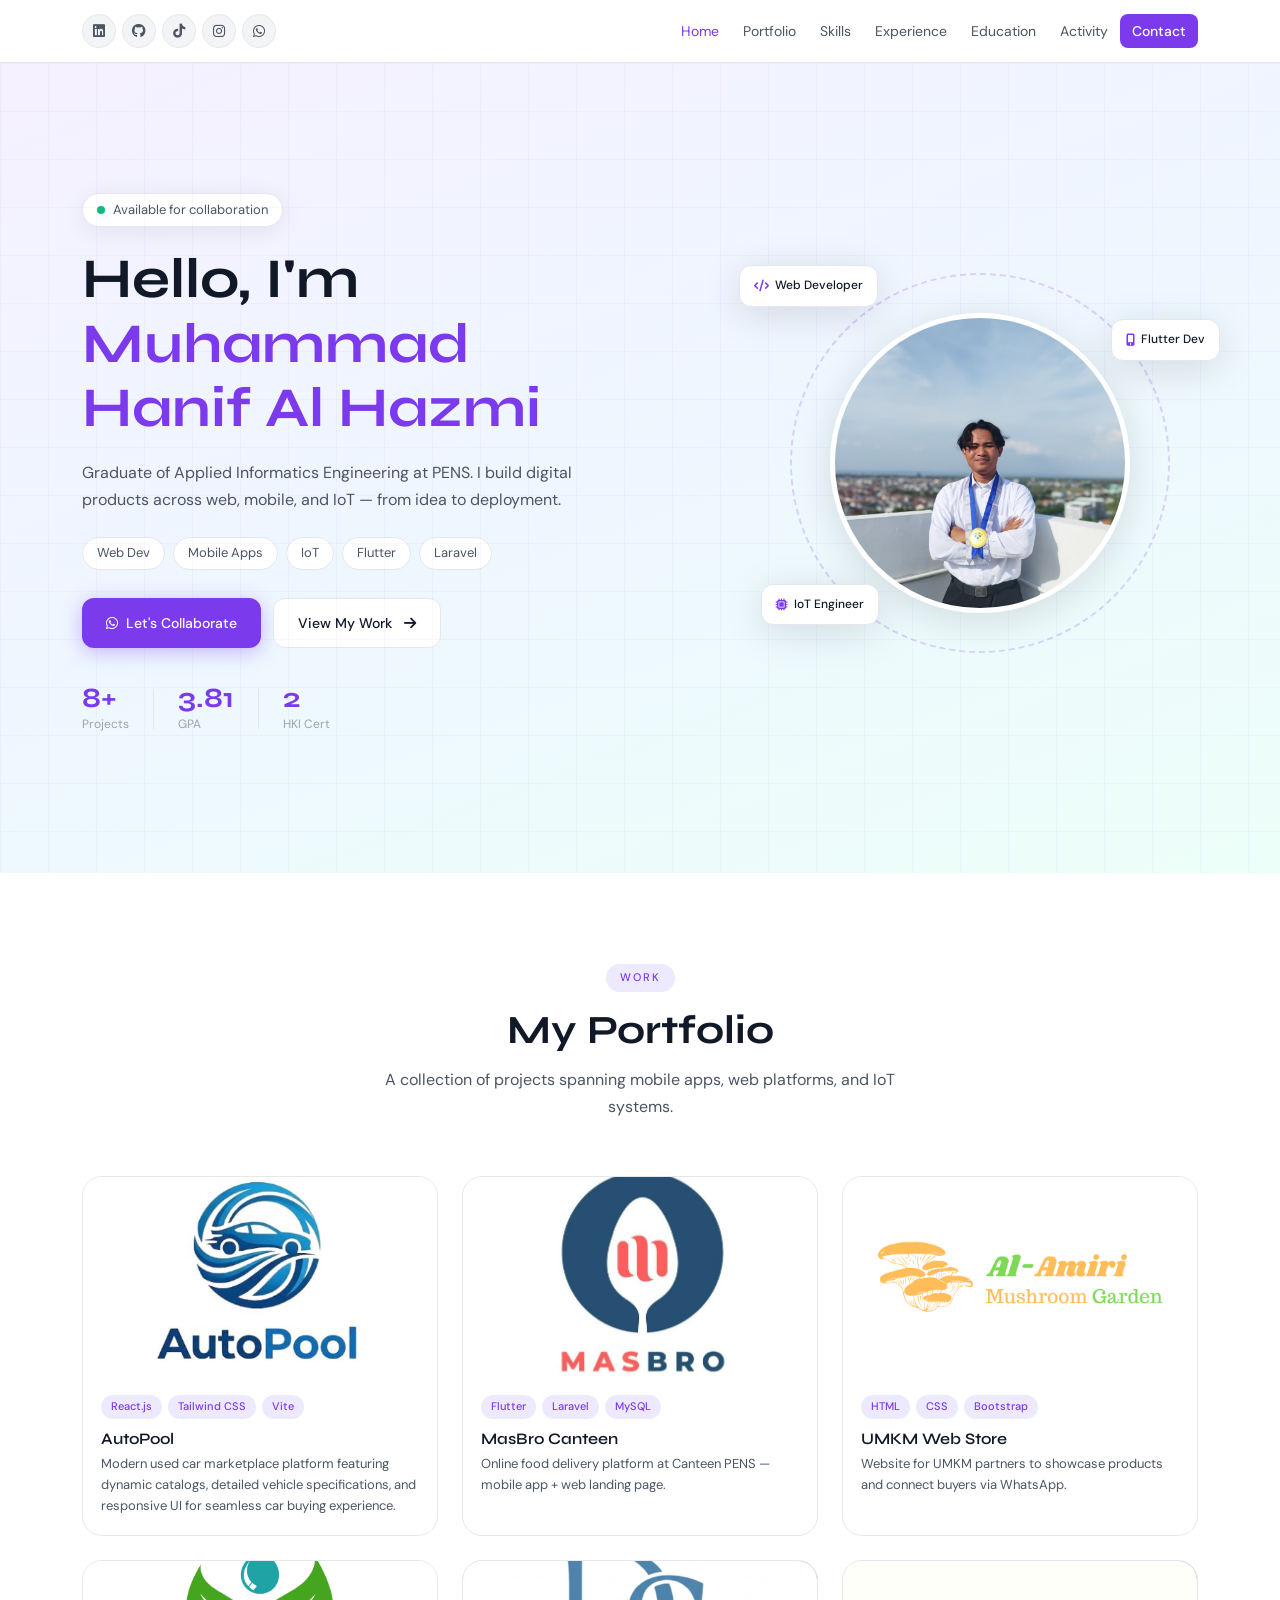
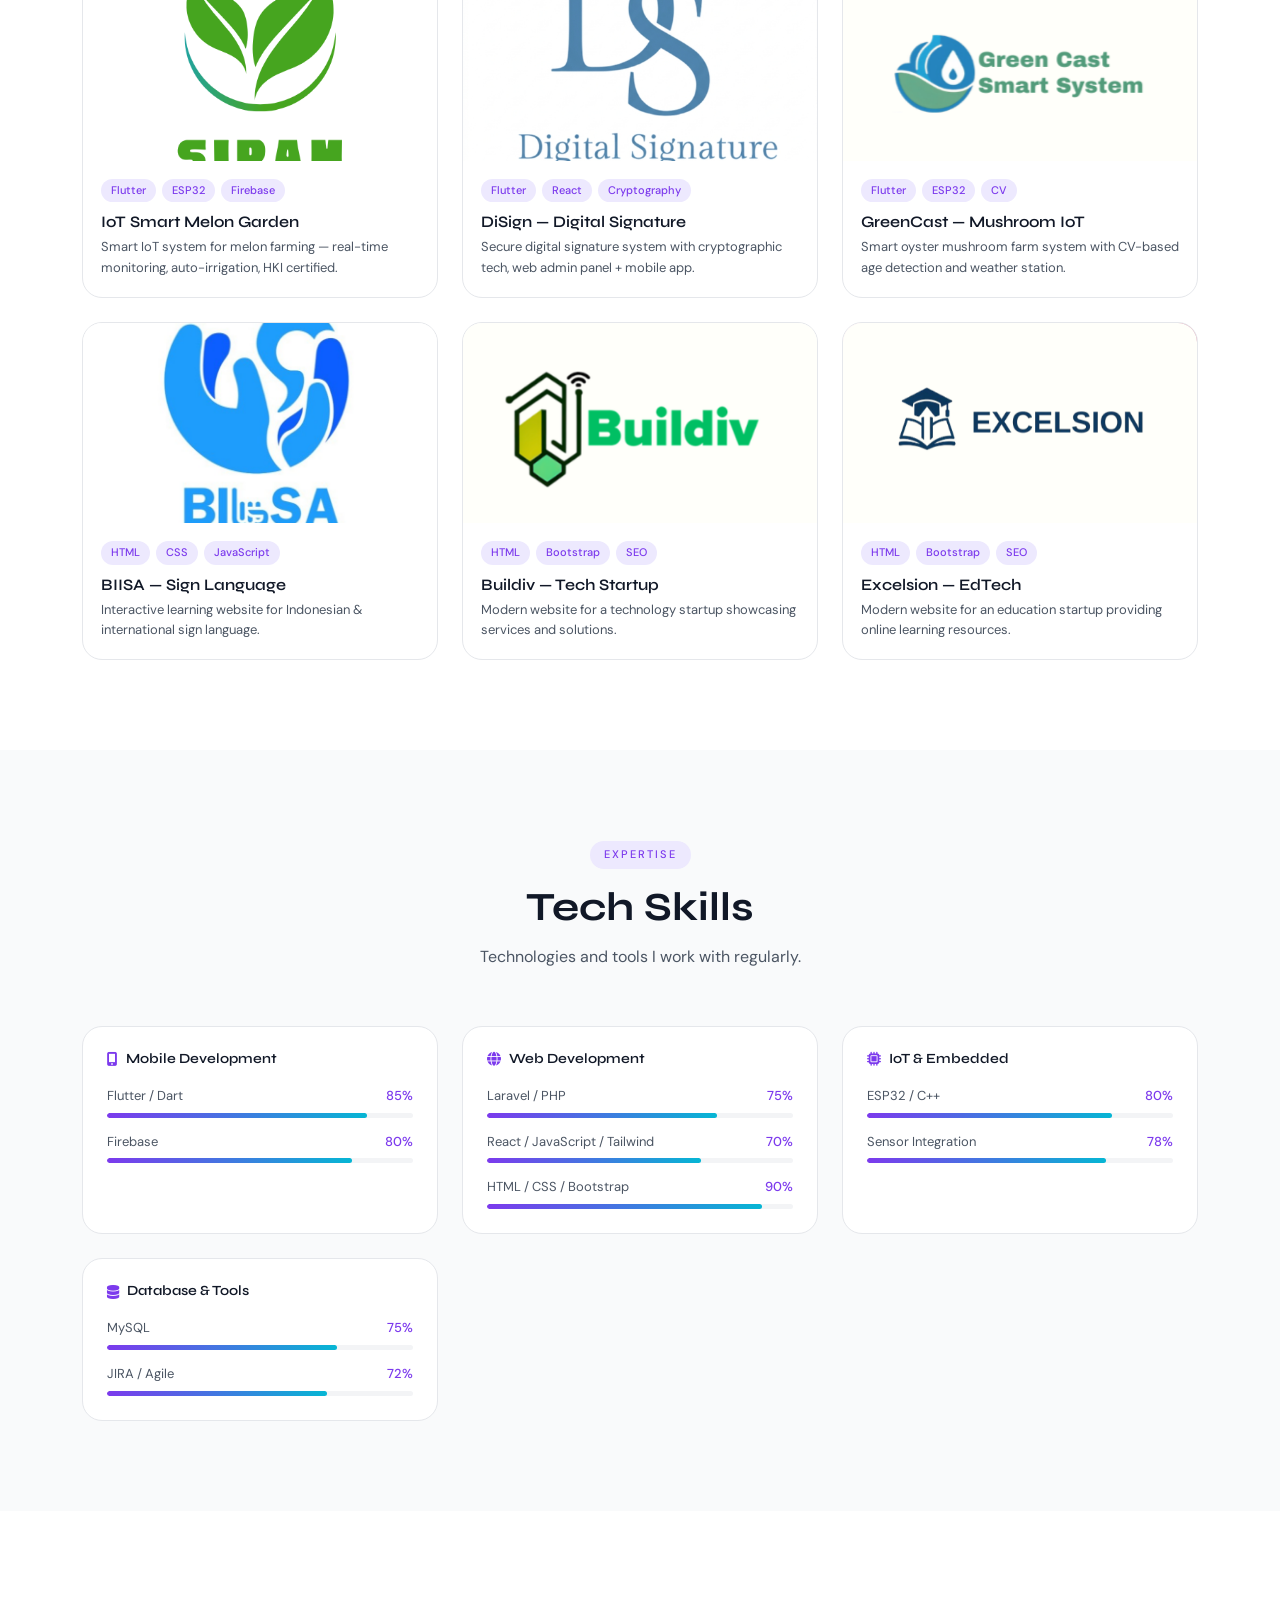
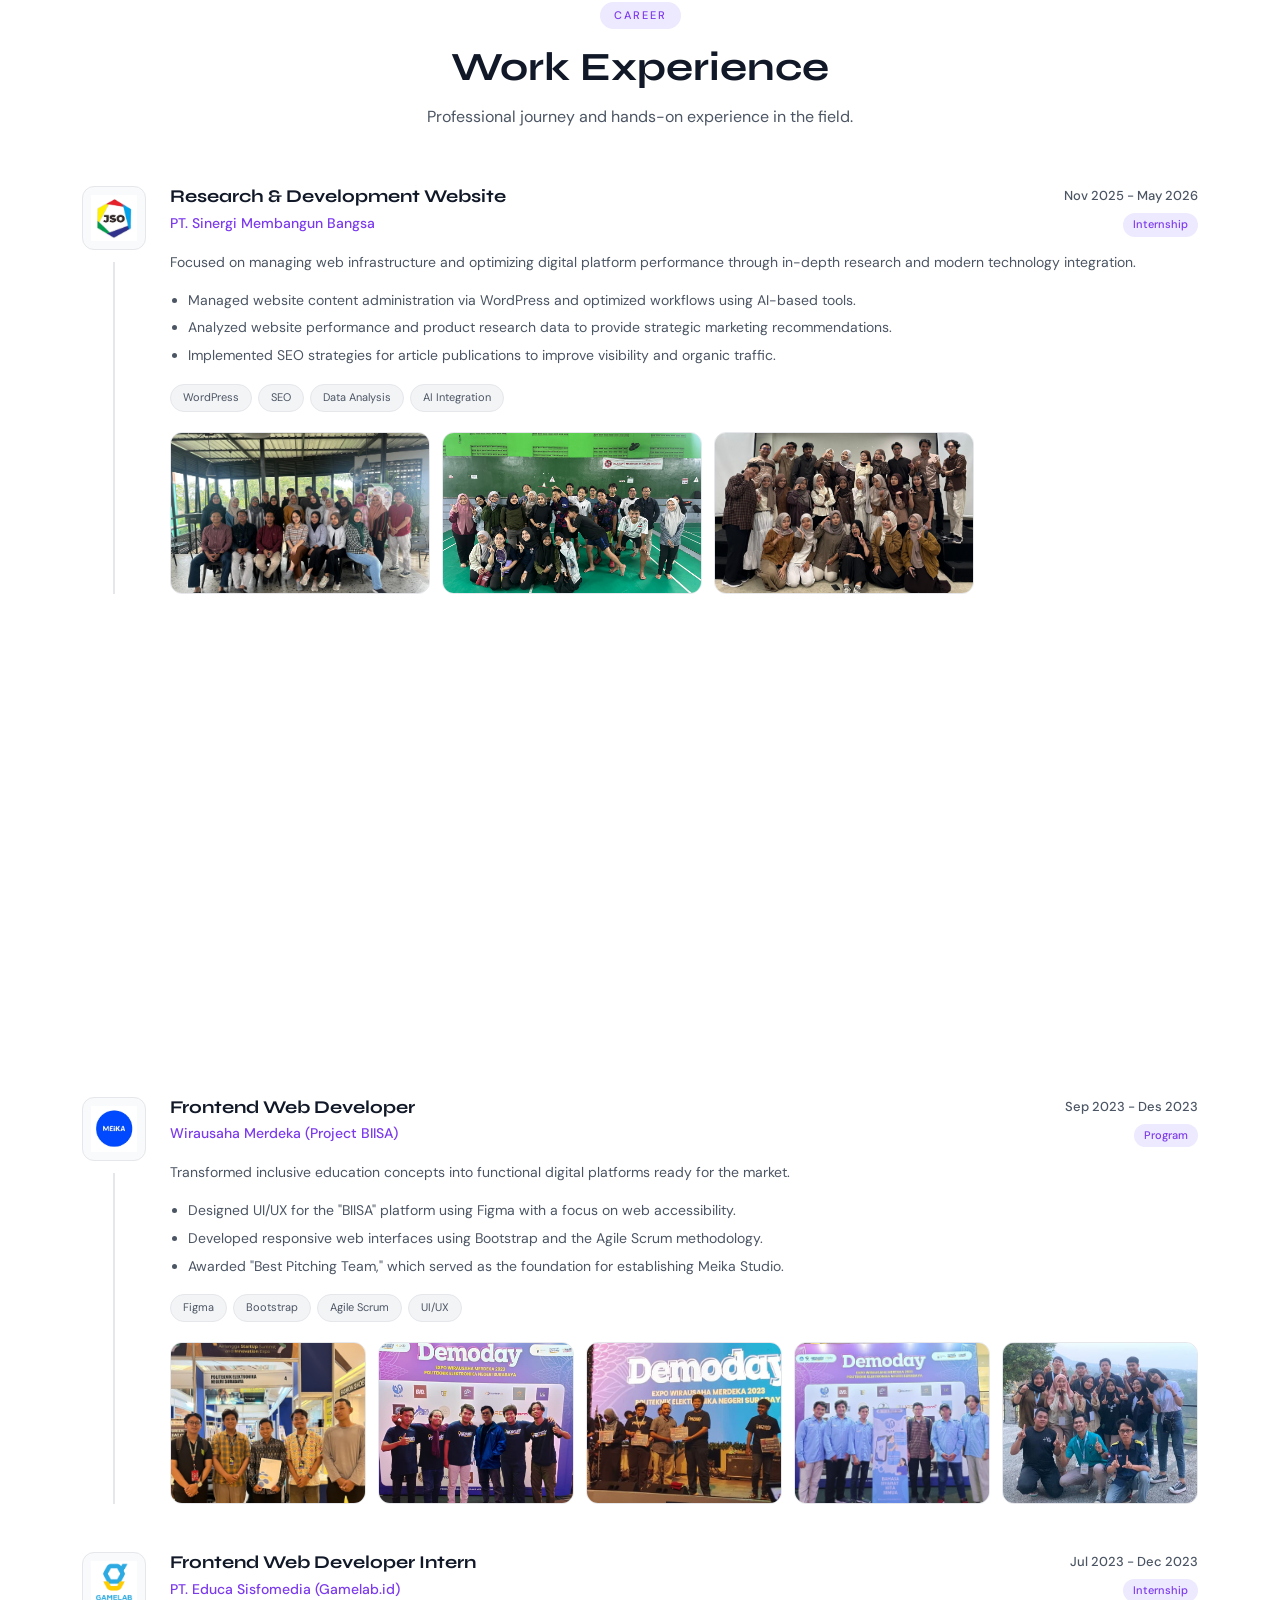
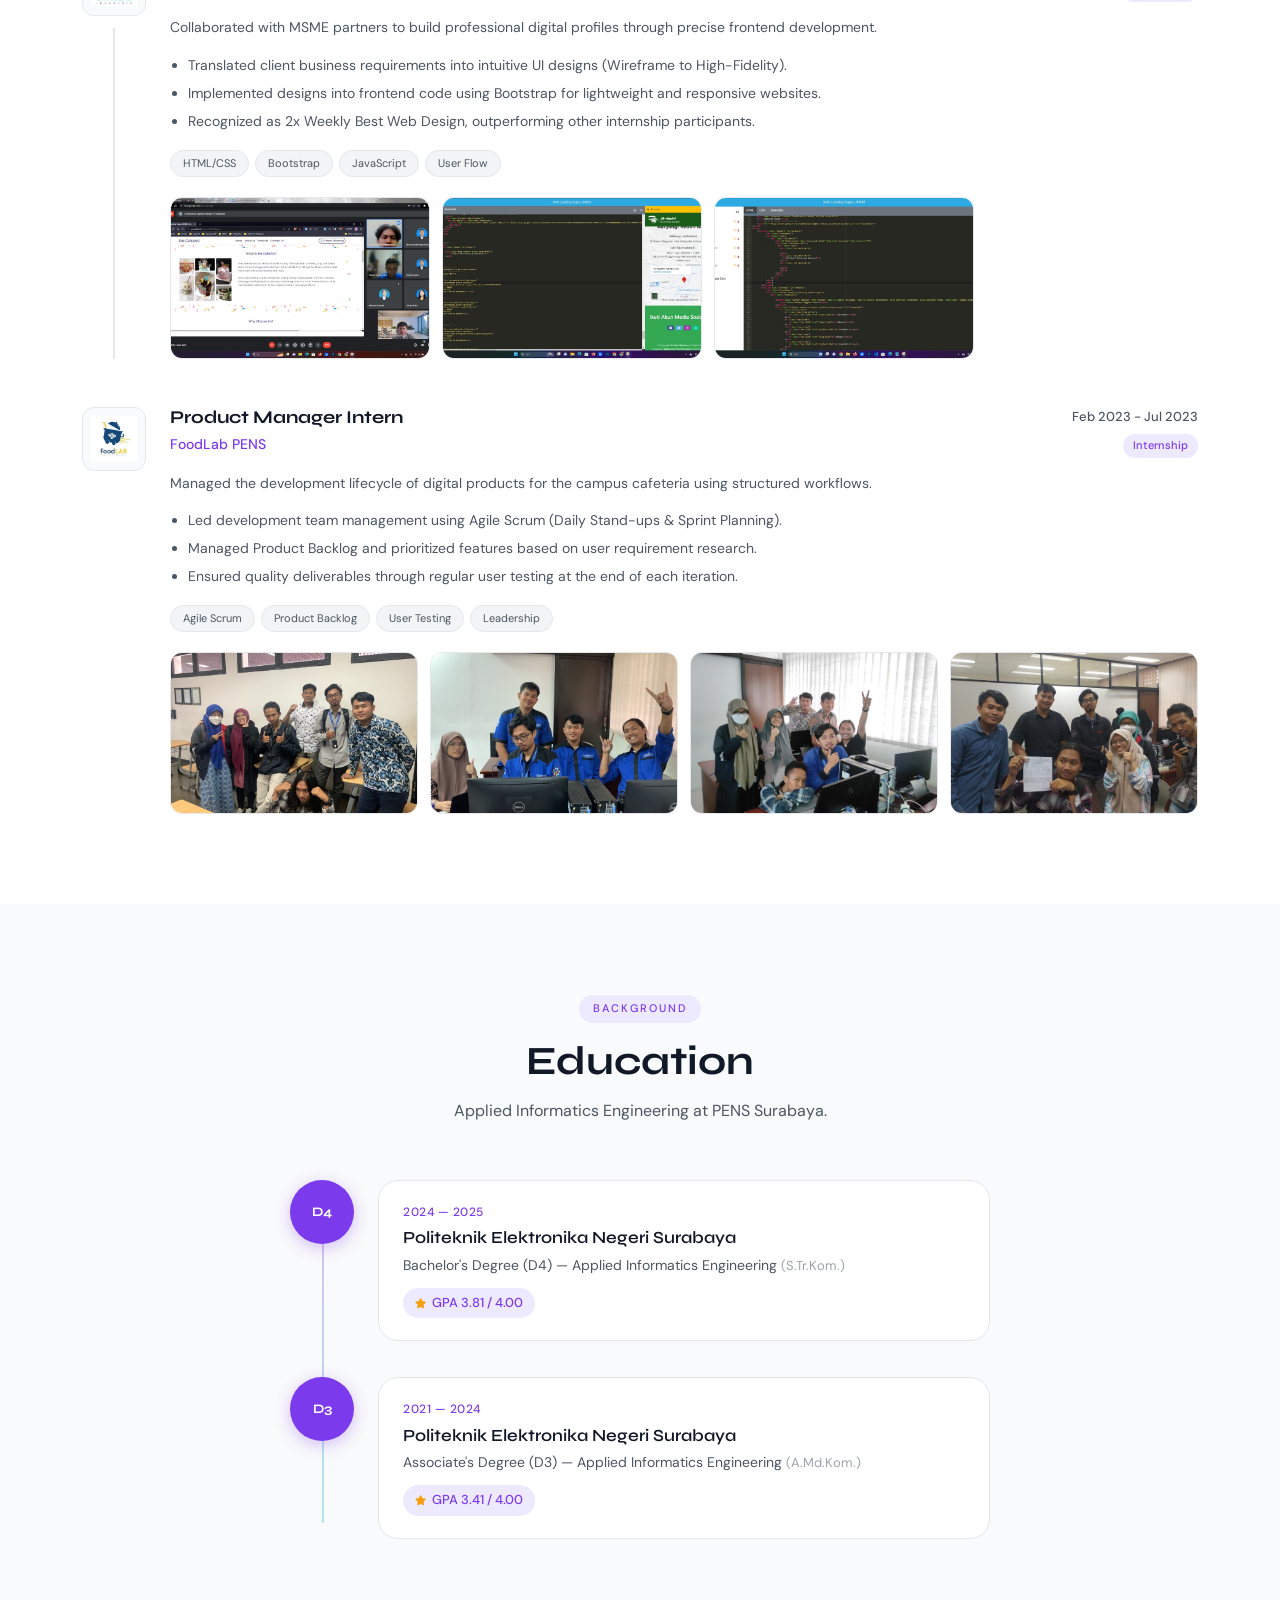
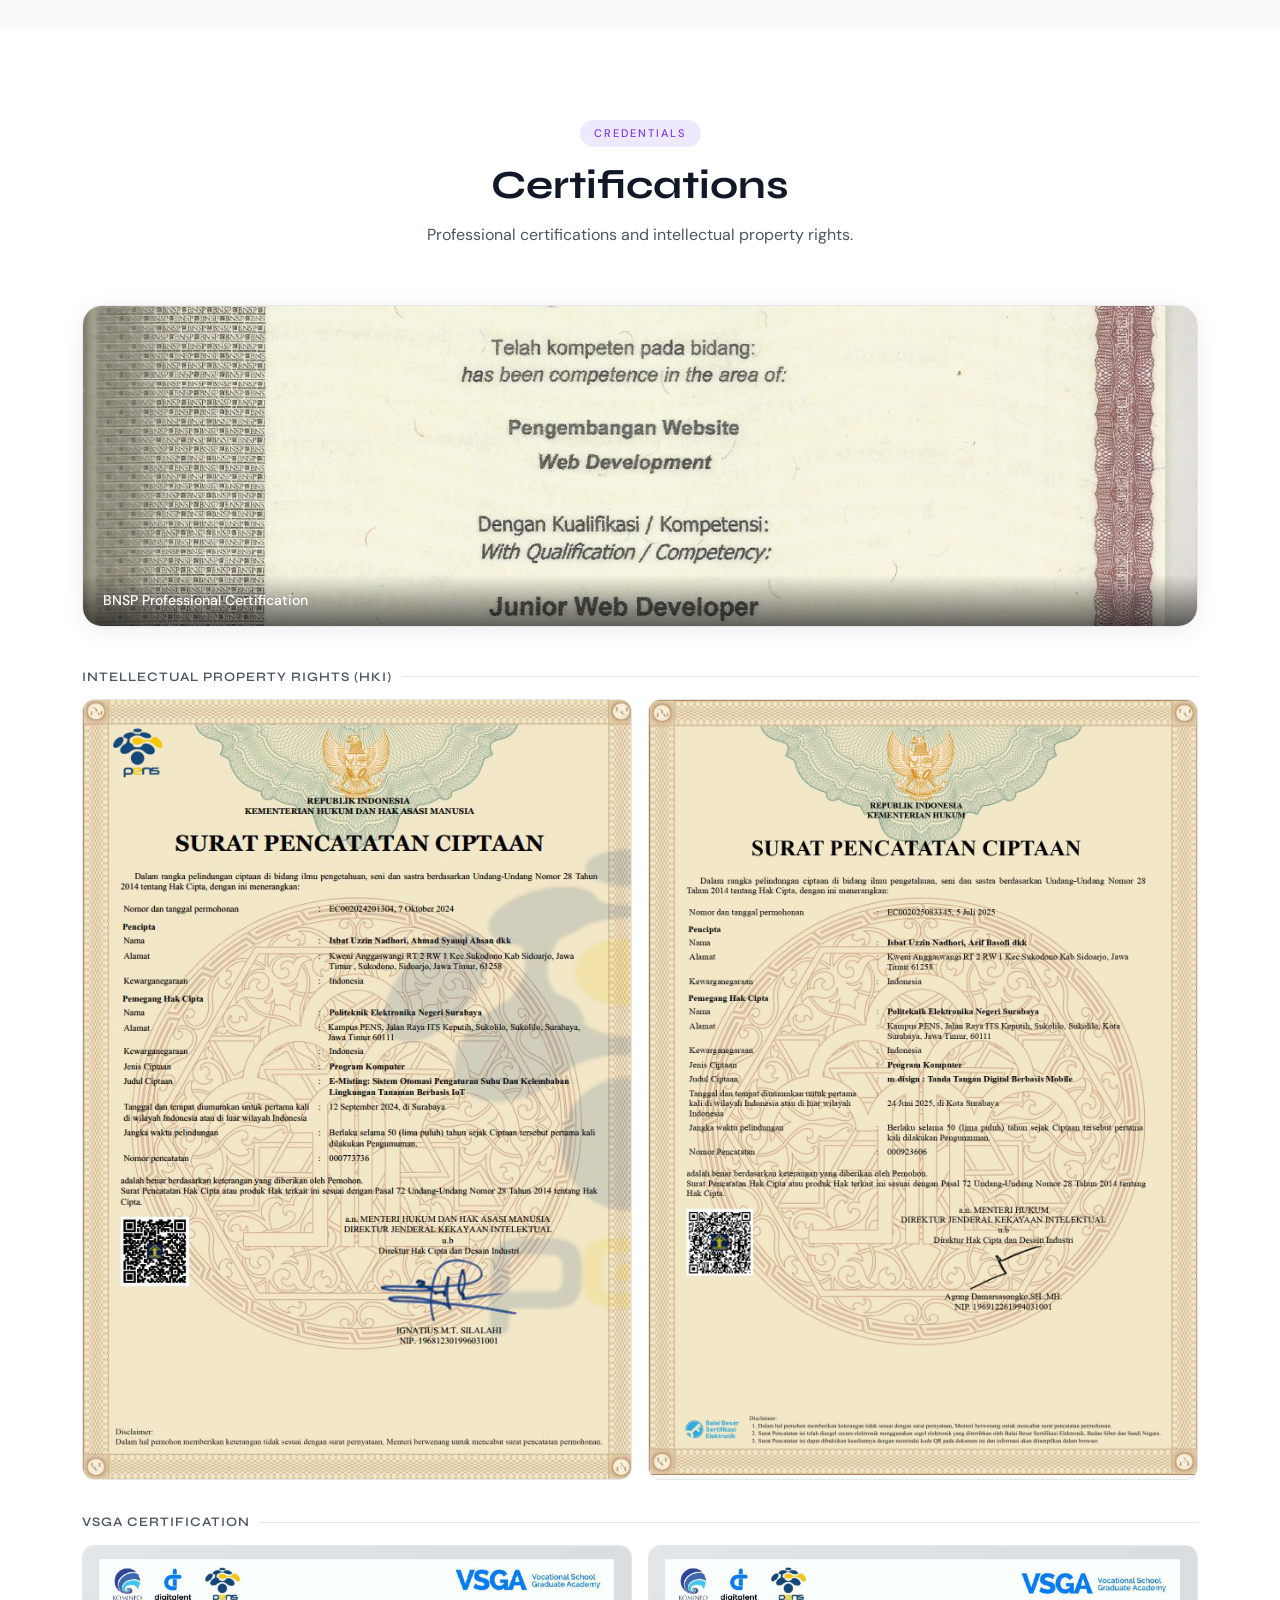
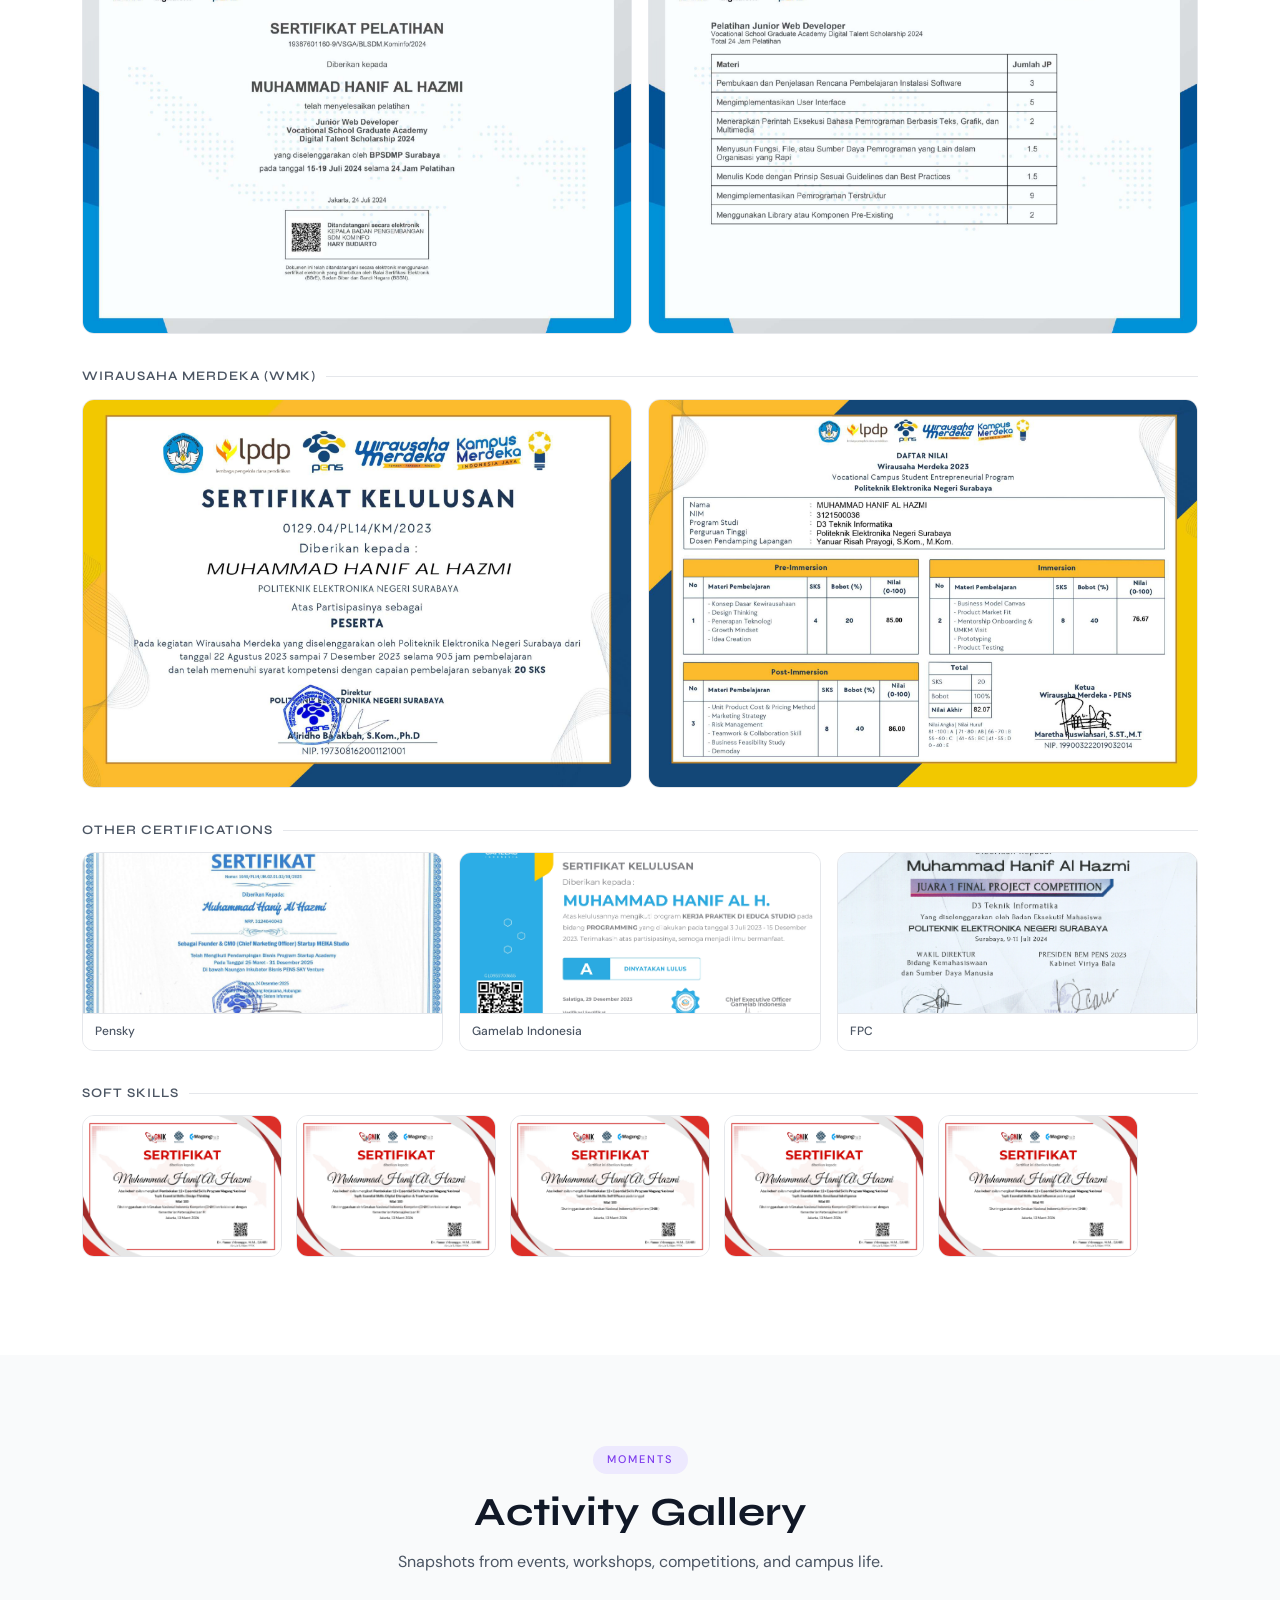
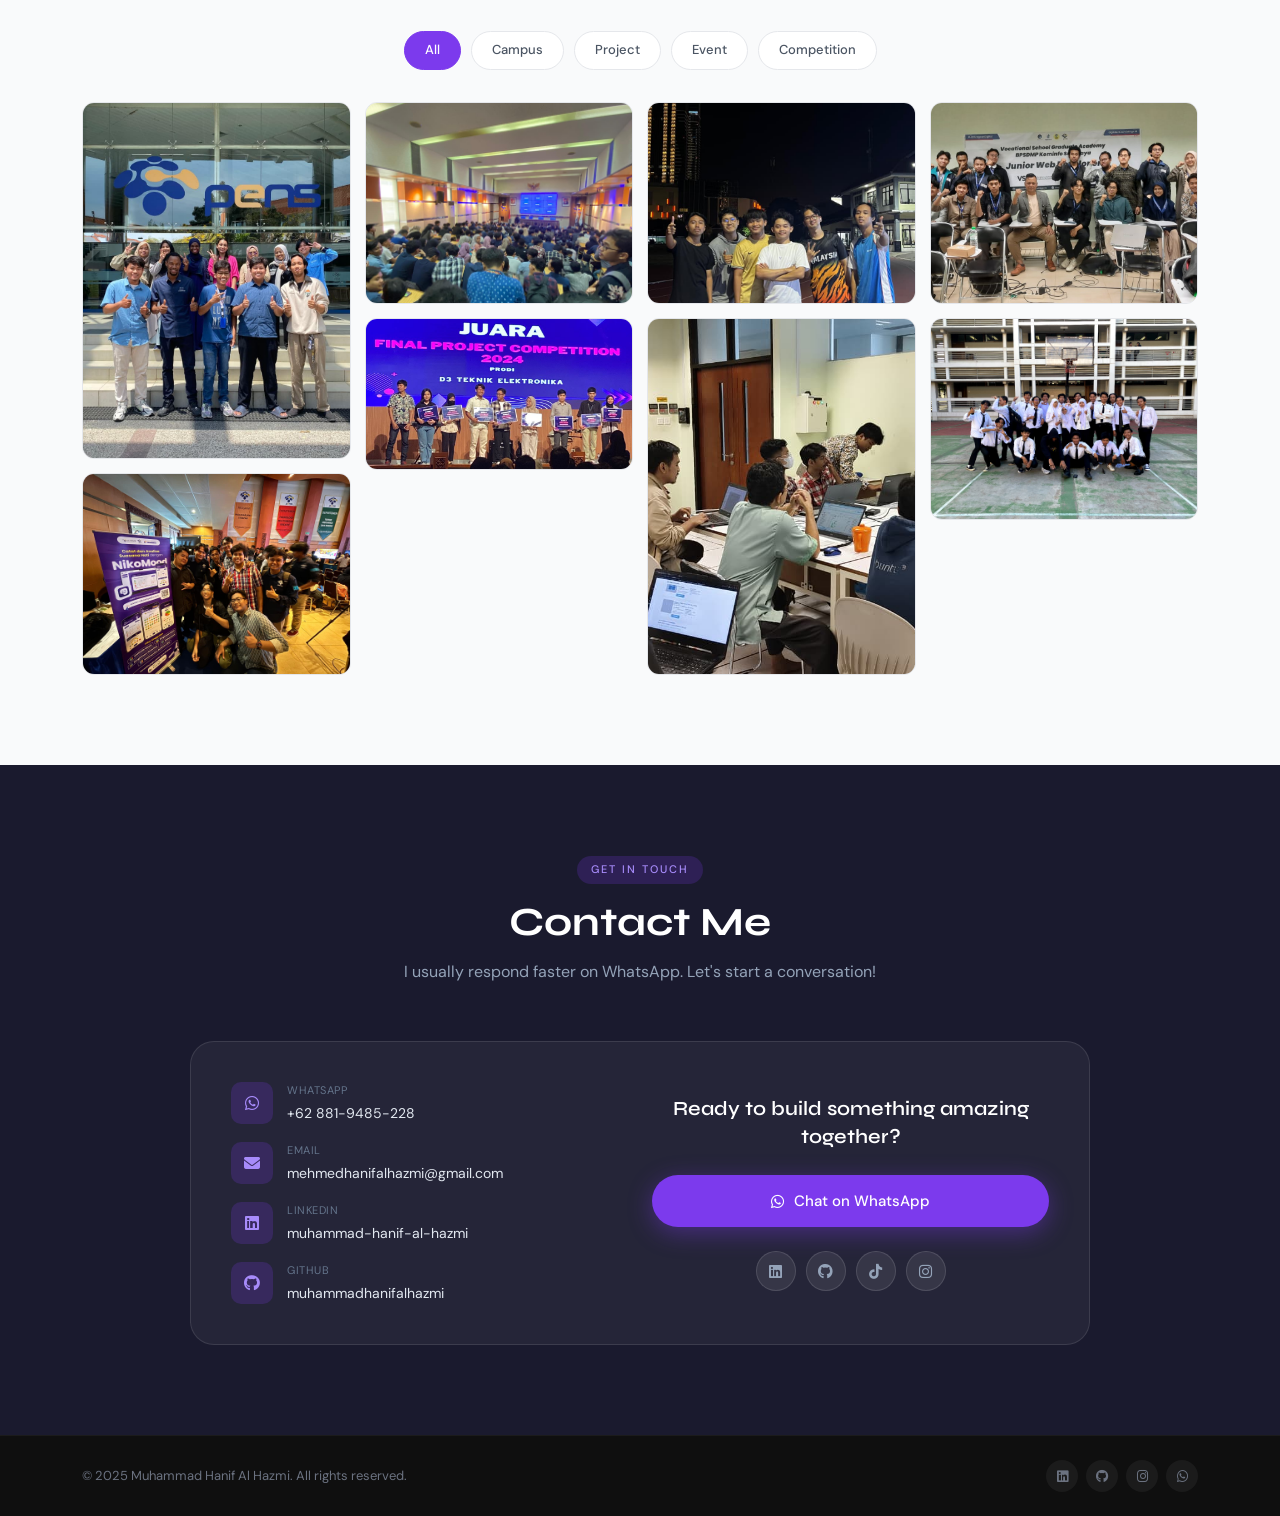
==== commit 2d0759c5: "nambahin button deploy di biisa" ====
--- a/index.html
+++ b/index.html
@@ -810,7 +810,7 @@
 
     <div id="portfolio5Modal" class="modal"><div class="modal-content"><div class="modal-header"><h2>GreenCast — IoT Mushroom Garden</h2><button class="modal-close" onclick="closeModal('portfolio5')">&times;</button></div><div class="modal-body"><div class="modal-role-badge"><i class="fas fa-certificate"></i> HKI Certified Research Project</div><p class="modal-section-label">Mobile App</p><img src="images/greencast1.png" alt="GreenCast App"><p class="modal-section-label">System Diagram</p><img src="images/greencast2.jpg" alt="GreenCast Diagram"><h3>Project Overview</h3><p>IoT smart system for oyster mushroom farm with sensors, weather station, and CV-based age detection.</p><h3>Technologies Used</h3><div class="tech-stack"><span class="tech-badge">Flutter</span><span class="tech-badge">Firebase</span><span class="tech-badge">ESP32</span><span class="tech-badge">C/C++</span></div><div class="modal-link"><a href="https://github.com/muhammadhanifalhazmi/Green-Cast-Smart-System-App" target="_blank"><i class="fab fa-github"></i> View on GitHub</a></div></div></div></div>
 
-    <div id="portfolio6Modal" class="modal"><div class="modal-content"><div class="modal-header"><h2>BIISA — Bahasa Isyarat Kita Semua</h2><button class="modal-close" onclick="closeModal('portfolio6')">&times;</button></div><div class="modal-body"><p class="modal-section-label">Landing Page</p><img src="images/biisa1.jpg" alt="BIISA Landing"><p class="modal-section-label">Learning Page</p><img src="images/biisa2.jpg" alt="BIISA Learning"><h3>Project Overview</h3><p>Learning website for sign language using Indonesian and international standards.</p><h3>Technologies Used</h3><div class="tech-stack"><span class="tech-badge">HTML</span><span class="tech-badge">CSS</span><span class="tech-badge">JavaScript</span><span class="tech-badge">Bootstrap</span></div><div class="modal-link"><a href="https://github.com/muhammadhanifalhazmi/Website-Bahasa-Isyarat-Kita-Semua--BIISA-" target="_blank"><i class="fab fa-github"></i> View on GitHub</a></div></div></div></div>
+    <div id="portfolio6Modal" class="modal"><div class="modal-content"><div class="modal-header"><h2>BIISA — Bahasa Isyarat Kita Semua</h2><button class="modal-close" onclick="closeModal('portfolio6')">&times;</button></div><div class="modal-body"><p class="modal-section-label">Landing Page</p><img src="images/biisa1.jpg" alt="BIISA Landing"><p class="modal-section-label">Learning Page</p><img src="images/biisa2.jpg" alt="BIISA Learning"><h3>Project Overview</h3><p>Learning website for sign language using Indonesian and international standards.</p><h3>Technologies Used</h3><div class="tech-stack"><span class="tech-badge">HTML</span><span class="tech-badge">CSS</span><span class="tech-badge">JavaScript</span><span class="tech-badge">Bootstrap</span></div><div class="modal-link"><a href="https://github.com/muhammadhanifalhazmi/Website-Bahasa-Isyarat-Kita-Semua--BIISA-" target="_blank"><i class="fab fa-github"></i> View on GitHub</a>&nbsp;&nbsp;<a href="https://bahasa-isyarat-kita-semua.vercel.app/" target="_blank" style="background: #2563eb; color: white; border: none;"><i class="fas fa-external-link-alt"></i> Visit Live Website</a></div></div></div></div>
 
     <div id="portfolio7Modal" class="modal"><div class="modal-content"><div class="modal-header"><h2>Buildiv — Tech Startup Website</h2><button class="modal-close" onclick="closeModal('portfolio7')">&times;</button></div><div class="modal-body"><p class="modal-section-label">Home Page</p><img src="images/buildiv1.jpg" alt="Buildiv Home"><p class="modal-section-label">Other Content</p><img src="images/buildiv2.jpg" alt="Buildiv Content"><h3>Project Overview</h3><p>Modern website for a technology startup showcasing services and solutions.</p><h3>Technologies Used</h3><div class="tech-stack"><span class="tech-badge">HTML</span><span class="tech-badge">CSS</span><span class="tech-badge">JavaScript</span><span class="tech-badge">Bootstrap</span></div><div class="modal-link"><a href="https://github.com/muhammadhanifalhazmi/Website-Buildiv" target="_blank"><i class="fab fa-github"></i> View on GitHub</a></div></div></div></div>
 
